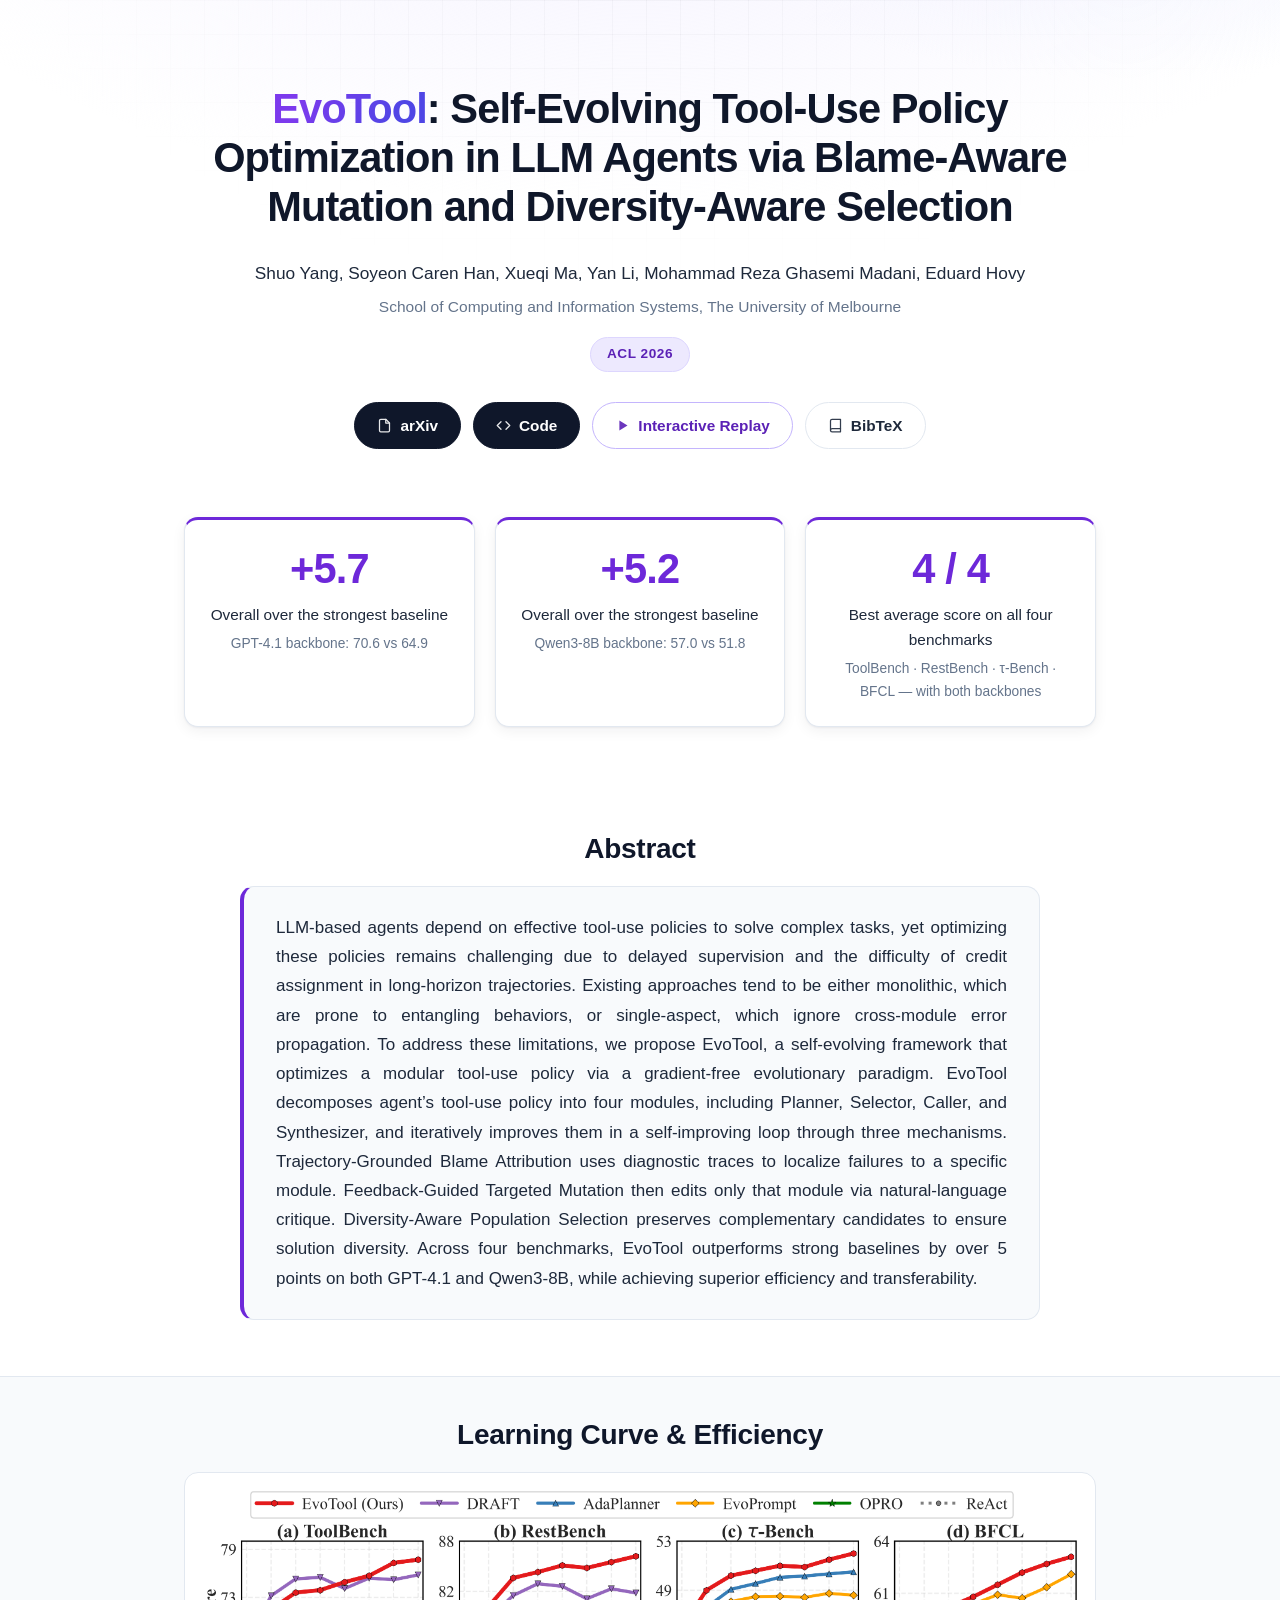
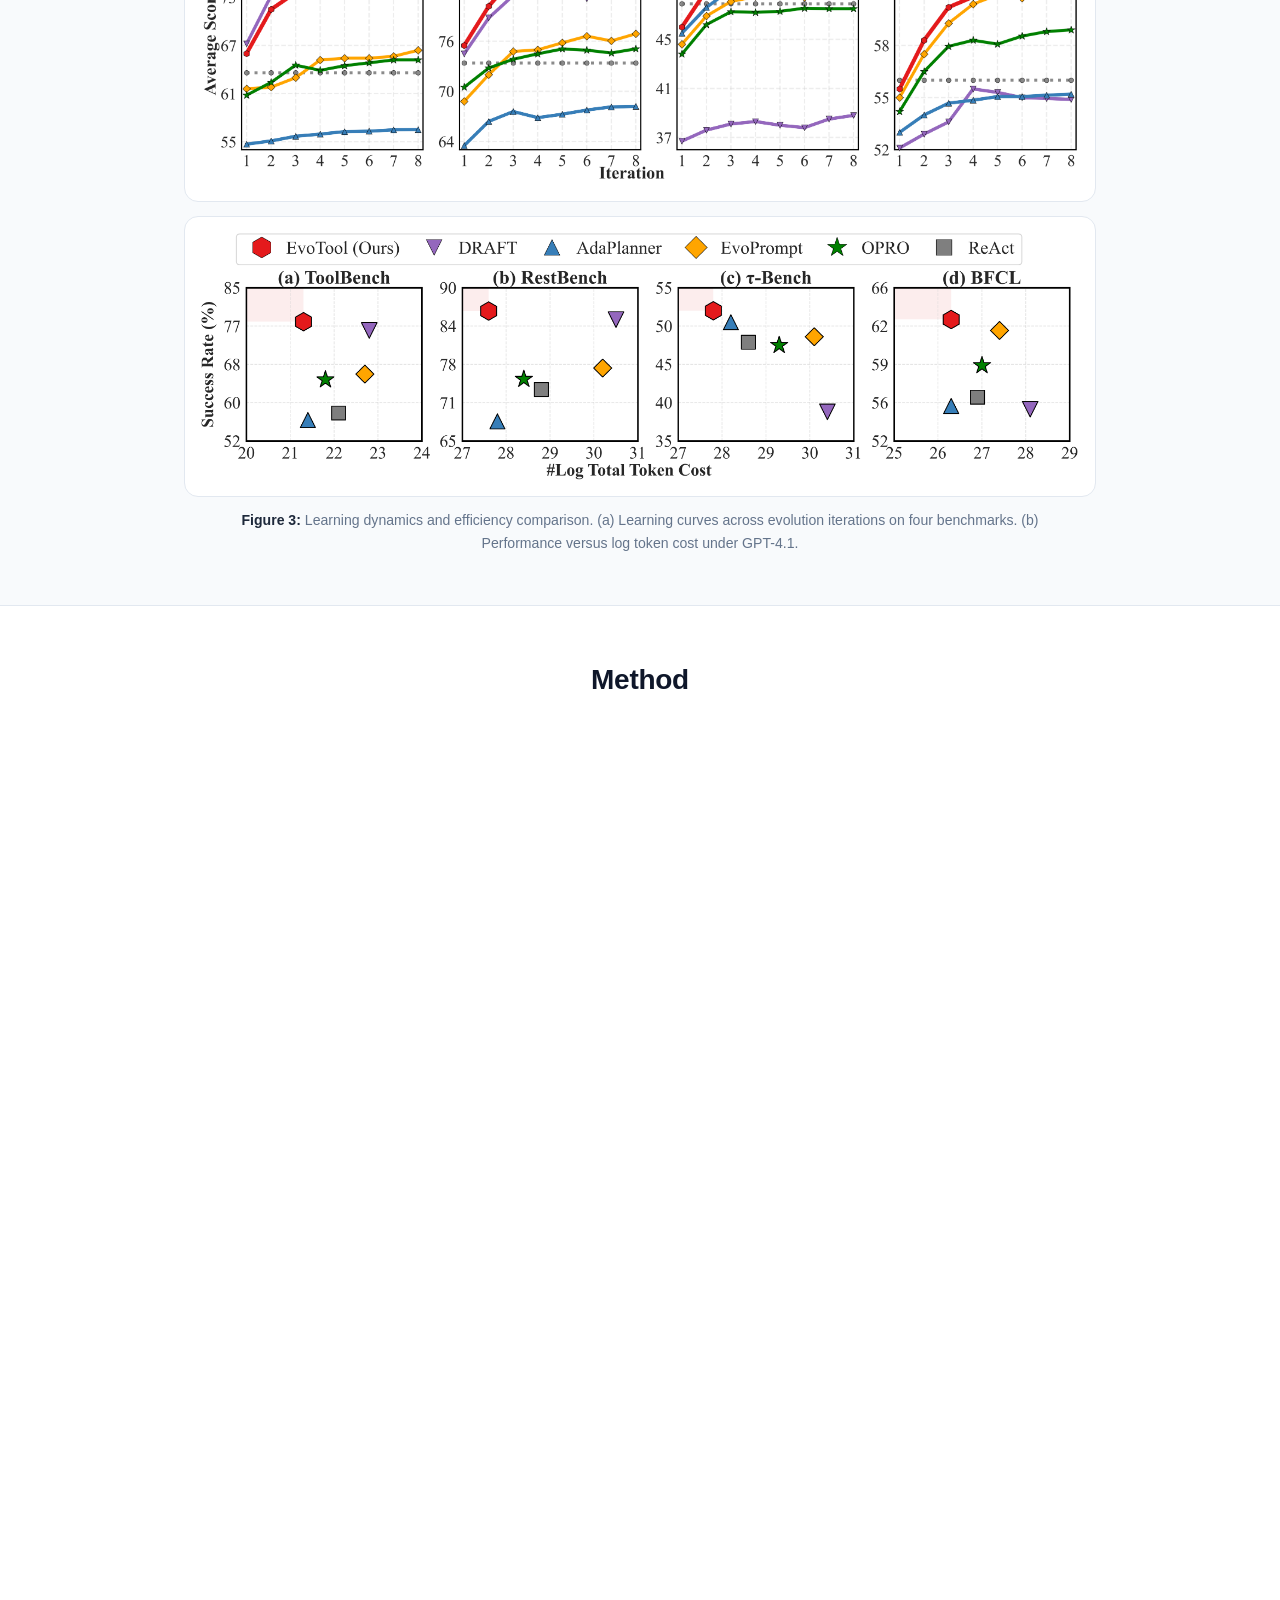
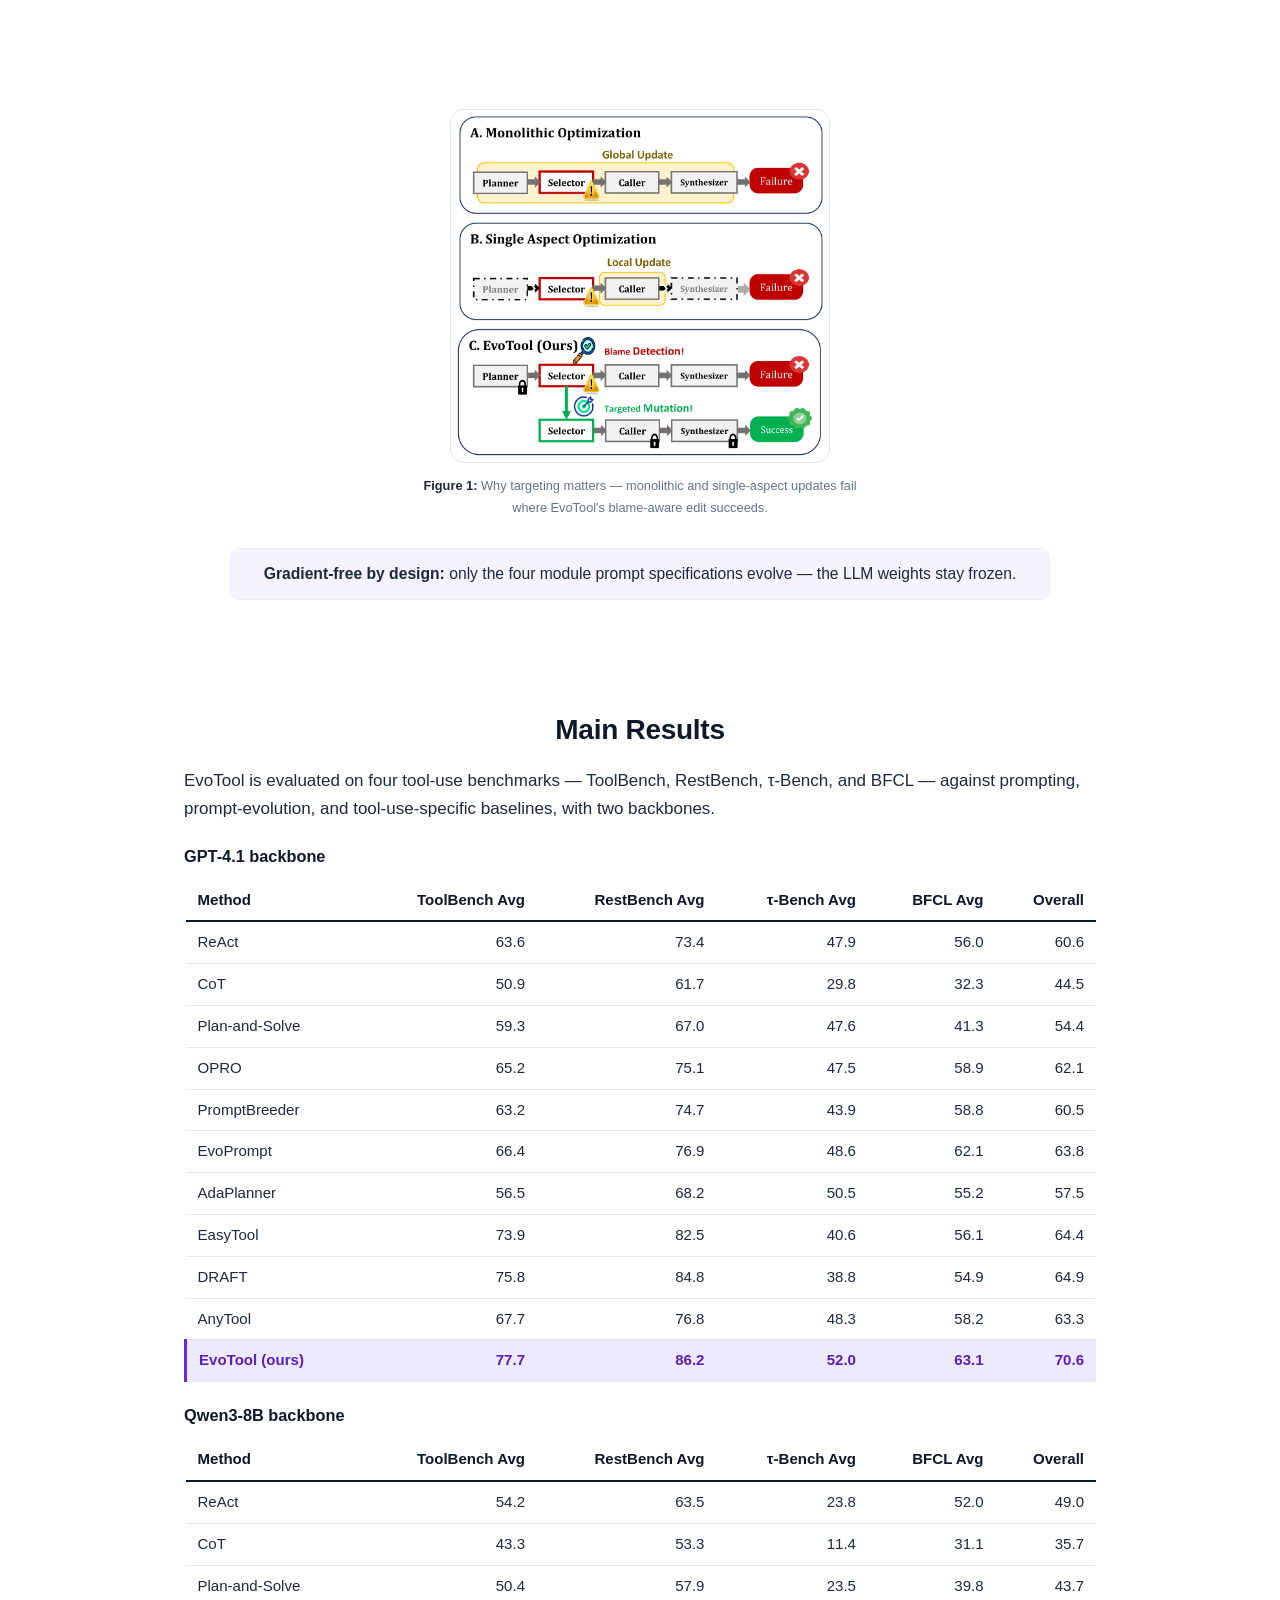
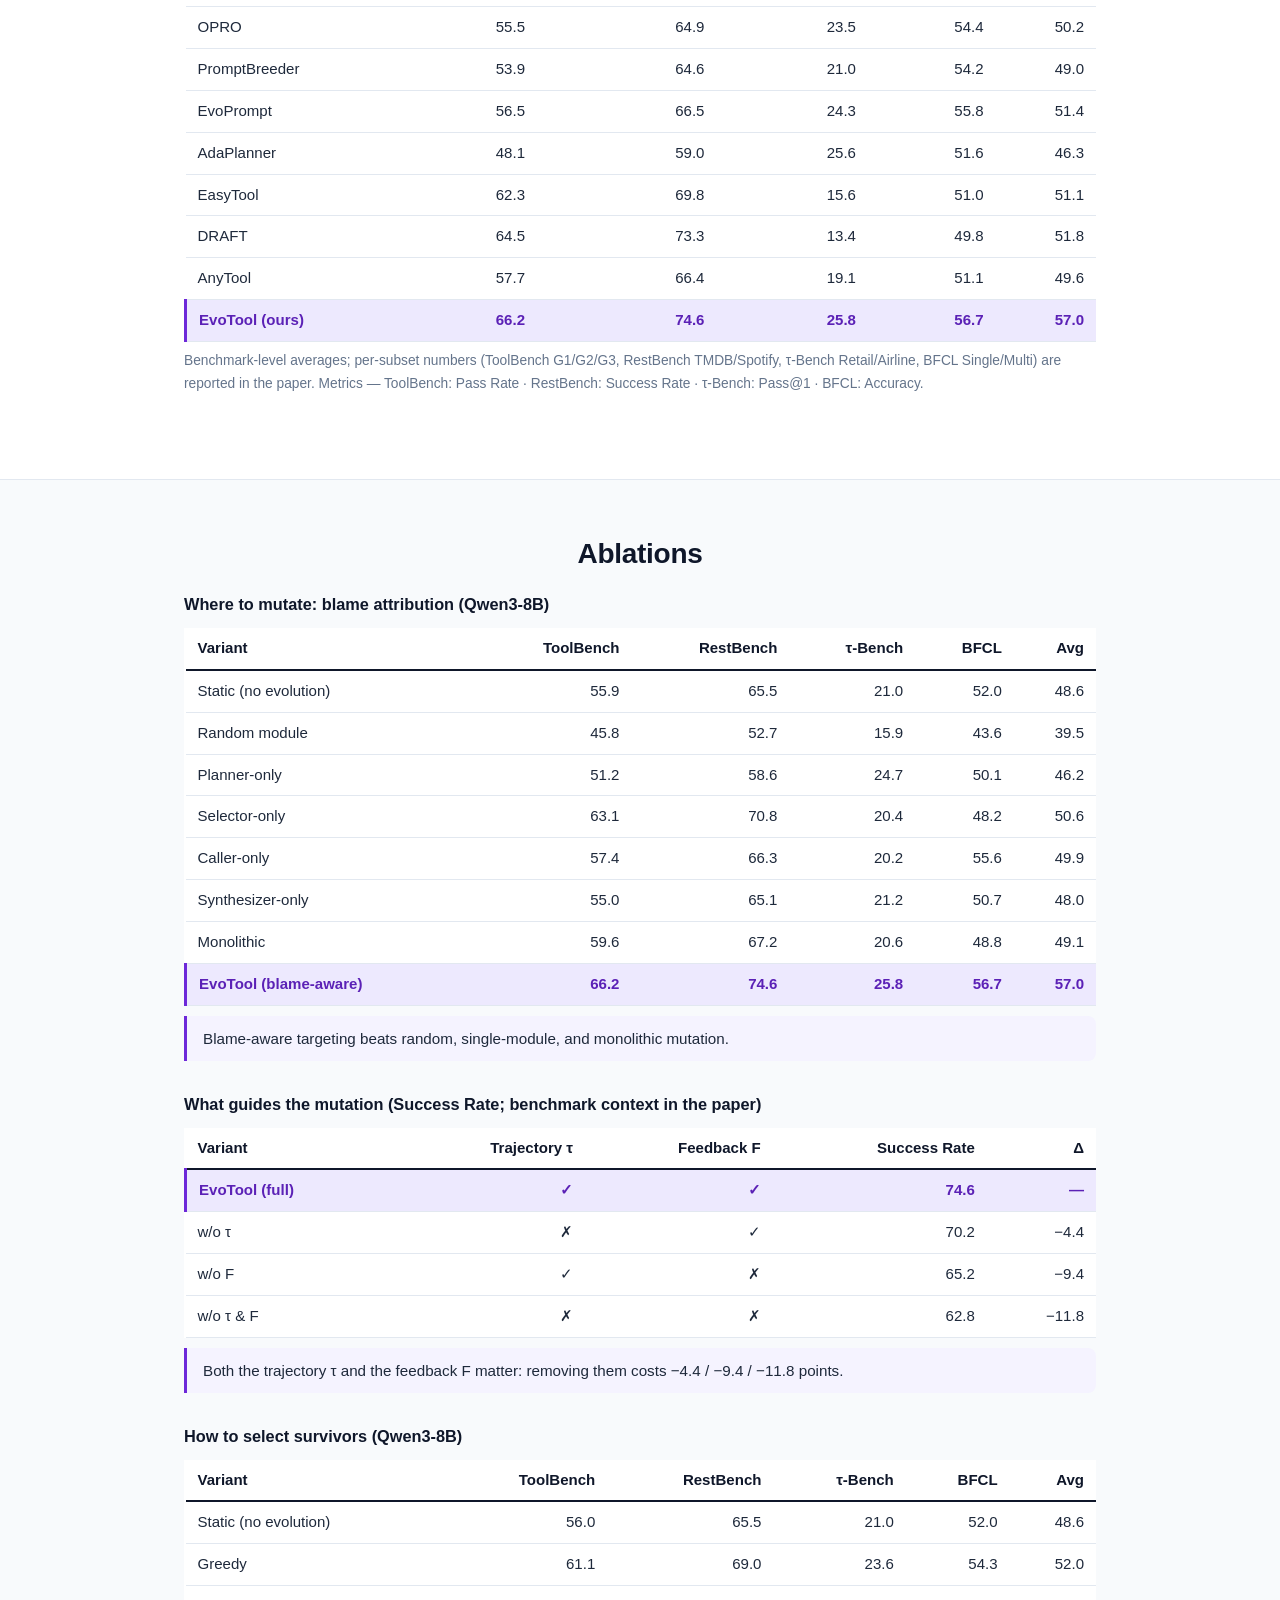
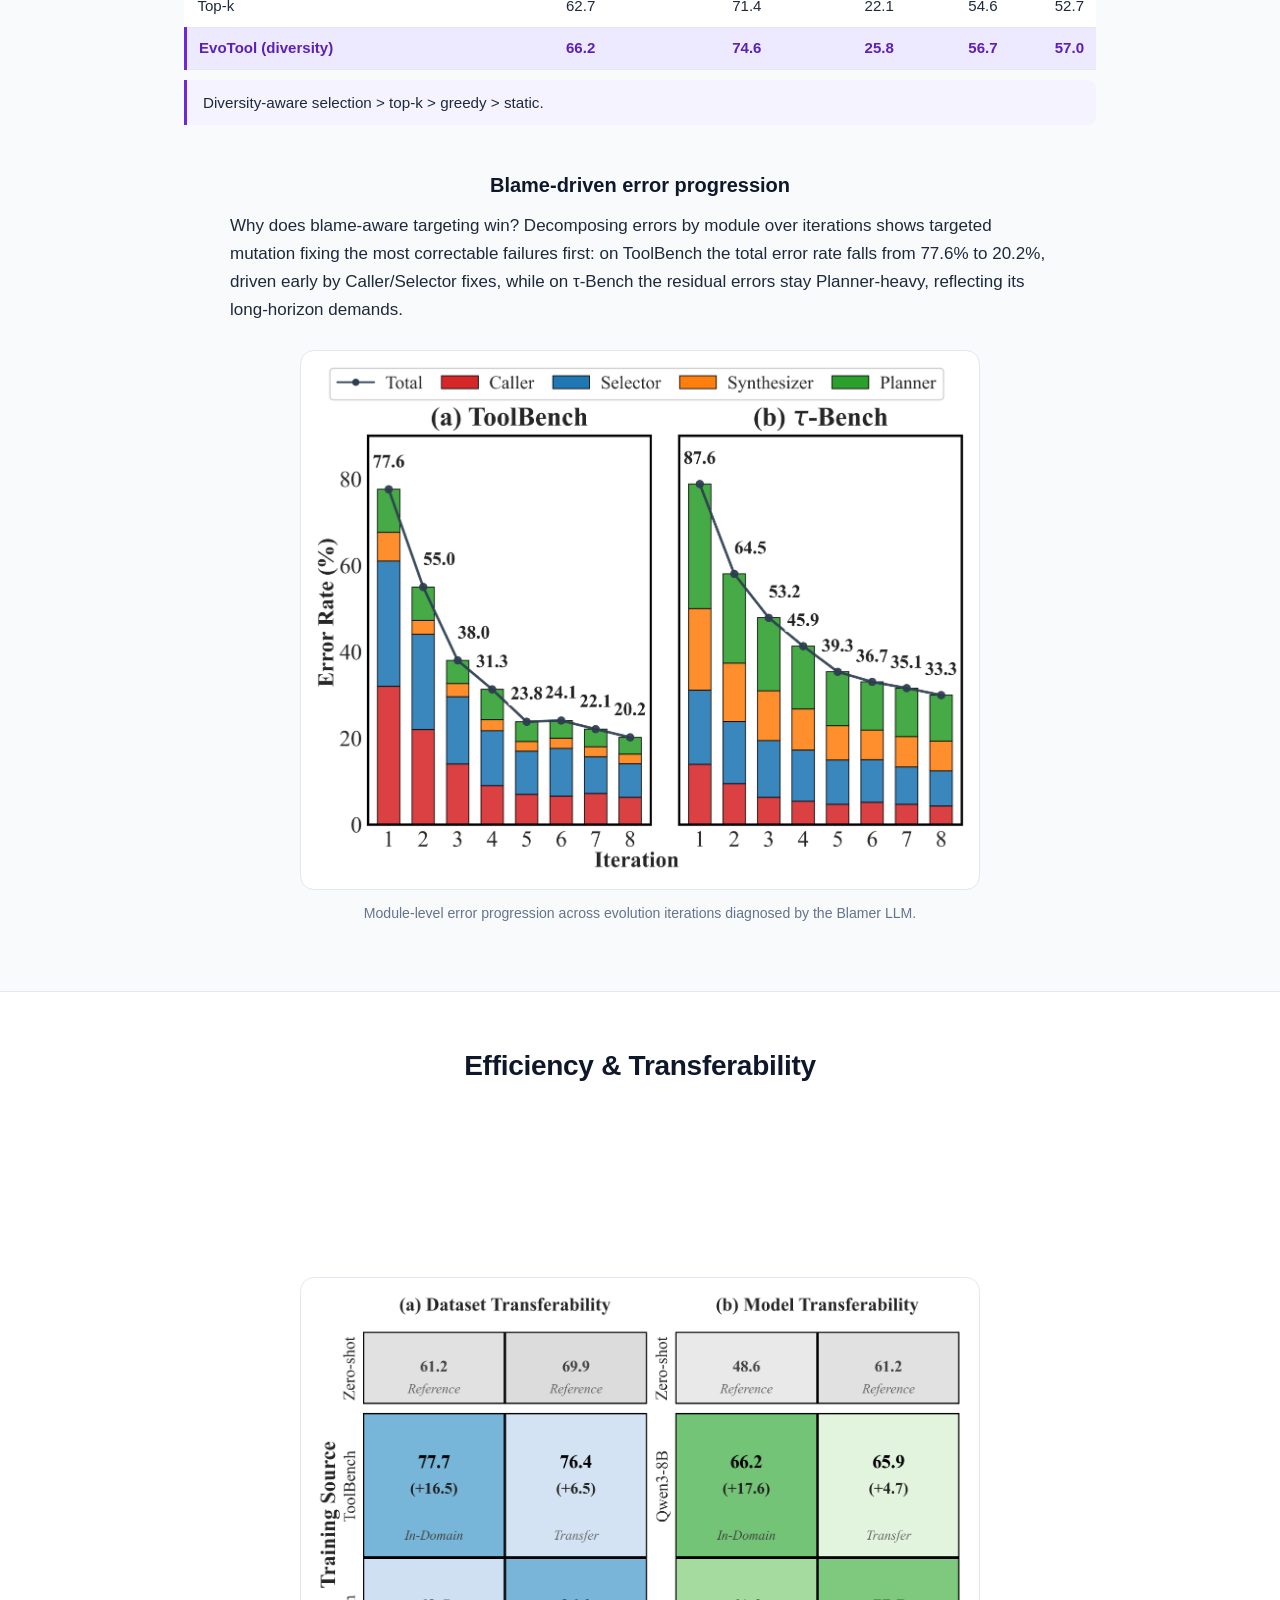
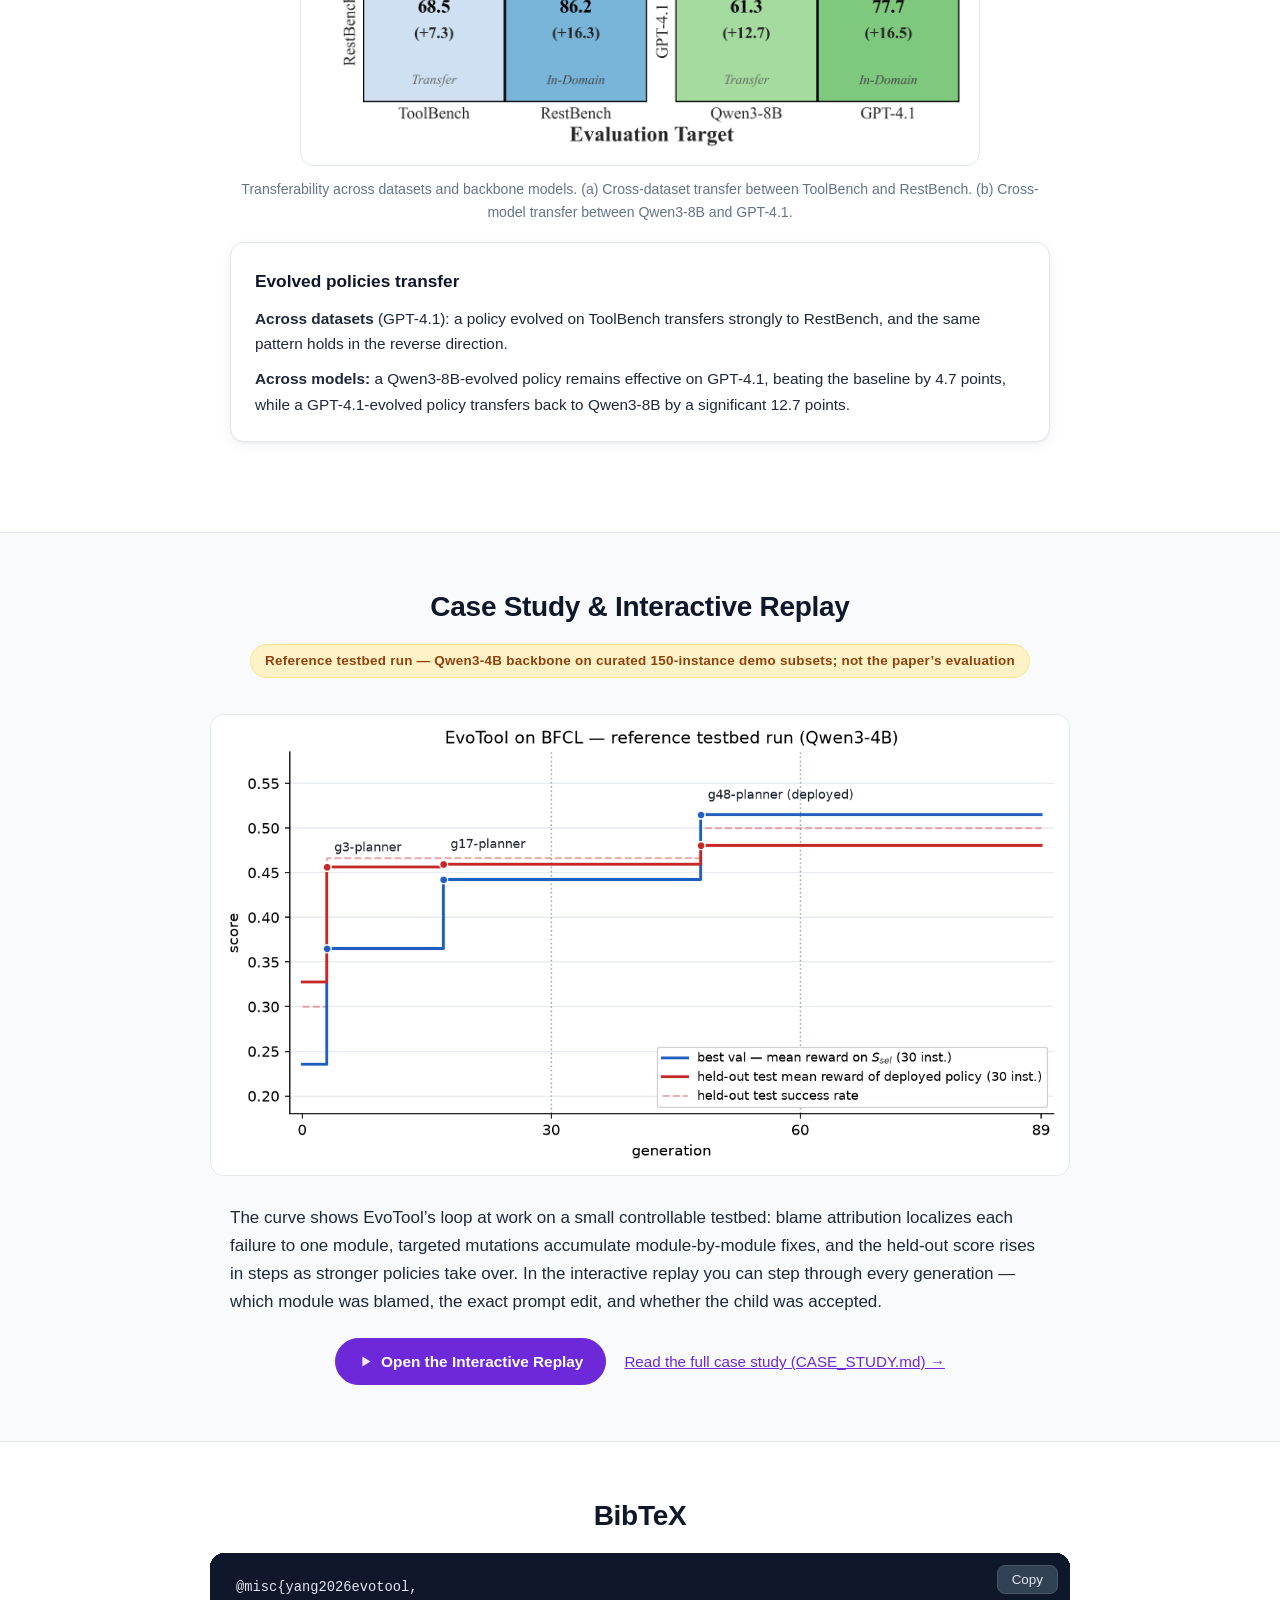
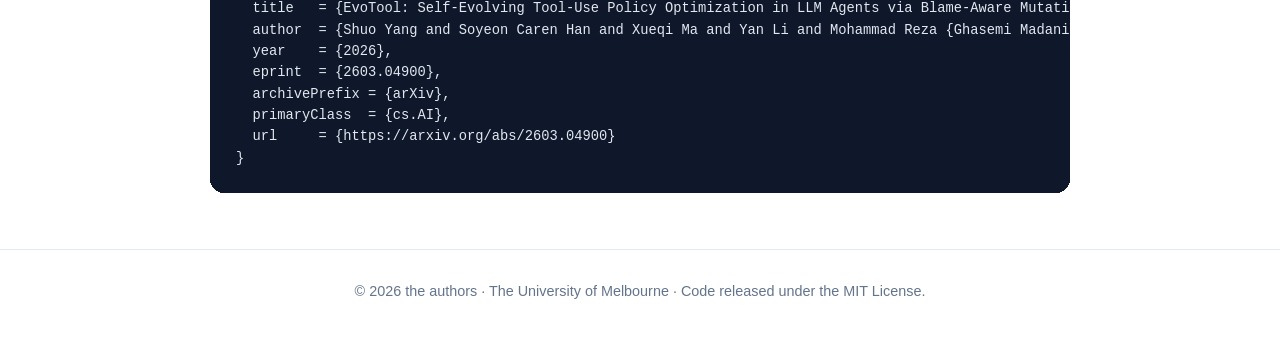
==== docs/index.html @ 7ec43573 "Polish sections" ====
<!DOCTYPE html>
<html lang="en">
<head>
<meta charset="utf-8">
<meta name="viewport" content="width=device-width, initial-scale=1">
<title>EvoTool: Self-Evolving Tool-Use Policy Optimization in LLM Agents</title>
<meta name="description" content="EvoTool optimizes a modular tool-use policy (Planner, Selector, Caller, Synthesizer) via blame-aware mutation and diversity-aware selection — gradient-free, over 5 points above strong baselines on four benchmarks.">
<link rel="icon" href="data:,">
<link rel="stylesheet" href="static/style.css">
<script>document.documentElement.classList.add('js');</script>
</head>
<body>

<!-- ================= Sticky section nav (shown after scrolling past the hero) ================= -->
<nav class="topnav" id="topnav" aria-label="Page sections">
  <div class="topnav-inner">
    <a class="topnav-brand" href="#top">EvoTool</a>
    <div class="topnav-links">
      <a href="#abstract">Abstract</a>
      <a href="#method">Method</a>
      <a href="#results">Results</a>
      <a href="#ablations">Ablations</a>
      <a href="#efficiency">Efficiency &amp; Transfer</a>
      <a href="#case-study">Case Study</a>
      <a href="#bibtex">BibTeX</a>
    </div>
  </div>
</nav>

<!-- ================= Hero ================= -->
<header class="hero" id="top">
  <div class="container">
    <h1><span class="hero-name">EvoTool</span>: Self-Evolving Tool-Use Policy Optimization in LLM&nbsp;Agents via Blame-Aware Mutation and Diversity-Aware Selection</h1>
    <p class="authors">
      Shuo Yang, Soyeon Caren Han, Xueqi Ma,
      Yan Li, Mohammad Reza Ghasemi Madani, Eduard Hovy
    </p>
    <p class="affiliation">School of Computing and Information Systems, The University of Melbourne</p>
    <p class="venue"><span class="venue-chip">ACL 2026</span></p>
    <nav class="button-row" aria-label="Paper links">
      <a class="btn" href="https://arxiv.org/abs/2603.04900" target="_blank" rel="noopener"><svg class="btn-ico" viewBox="0 0 24 24" aria-hidden="true" fill="none" stroke="currentColor" stroke-width="2" stroke-linecap="round" stroke-linejoin="round"><path d="M14 2H6a2 2 0 0 0-2 2v16a2 2 0 0 0 2 2h12a2 2 0 0 0 2-2V8z"/><polyline points="14 2 14 8 20 8"/></svg>arXiv</a>
      <a class="btn" href="https://github.com/SYang2000/ACL_2026_EvoTool" target="_blank" rel="noopener"><svg class="btn-ico" viewBox="0 0 24 24" aria-hidden="true" fill="none" stroke="currentColor" stroke-width="2" stroke-linecap="round" stroke-linejoin="round"><polyline points="16 18 22 12 16 6"/><polyline points="8 6 2 12 8 18"/></svg>Code</a>
      <a class="btn btn-outline" href="replay.html"><svg class="btn-ico" viewBox="0 0 24 24" aria-hidden="true" fill="currentColor" stroke="none"><polygon points="7 4 20 12 7 20 7 4"/></svg>Interactive Replay</a>
      <a class="btn btn-ghost" href="#bibtex"><svg class="btn-ico" viewBox="0 0 24 24" aria-hidden="true" fill="none" stroke="currentColor" stroke-width="2" stroke-linecap="round" stroke-linejoin="round"><path d="M4 19.5A2.5 2.5 0 0 1 6.5 17H20"/><path d="M6.5 2H20v20H6.5A2.5 2.5 0 0 1 4 19.5v-15A2.5 2.5 0 0 1 6.5 2z"/></svg>BibTeX</a>
    </nav>
  </div>
</header>

<main>

<!-- ================= Metric callouts ================= -->
<section class="metrics">
  <div class="container">
    <div class="metric-grid reveal stagger">
      <div class="metric-card">
        <div class="metric-value">+5.7</div>
        <div class="metric-label">Overall over the strongest baseline</div>
        <div class="metric-sub">GPT-4.1 backbone: 70.6 vs 64.9</div>
      </div>
      <div class="metric-card">
        <div class="metric-value">+5.2</div>
        <div class="metric-label">Overall over the strongest baseline</div>
        <div class="metric-sub">Qwen3-8B backbone: 57.0 vs 51.8</div>
      </div>
      <div class="metric-card">
        <div class="metric-value">4 / 4</div>
        <div class="metric-label">Best average score on all four benchmarks</div>
        <div class="metric-sub">ToolBench &#183; RestBench &#183; &#964;-Bench &#183; BFCL — with both backbones</div>
      </div>
    </div>
  </div>
</section>

<!-- ================= Abstract (text + Figure 1 side by side) ================= -->
<section id="abstract">
  <div class="container">
    <h2>Abstract</h2>
    <div class="abstract-card reveal">
      <p class="abstract-text">
          LLM-based agents depend on effective tool-use policies to solve complex tasks, yet optimizing
          these policies remains challenging due to delayed supervision and the difficulty of credit
          assignment in long-horizon trajectories. Existing approaches tend to be either
          monolithic, which are prone to entangling behaviors, or single-aspect, which ignore
          cross-module error propagation. To address these limitations, we propose EvoTool, a
          self-evolving framework that optimizes a modular tool-use policy via a gradient-free
          evolutionary paradigm. EvoTool decomposes agent&#8217;s tool-use policy into four modules, including
          Planner, Selector, Caller, and Synthesizer, and iteratively improves them in a self-improving
          loop through three mechanisms. Trajectory-Grounded Blame Attribution uses diagnostic
          traces to localize failures to a specific module. Feedback-Guided Targeted Mutation then edits
          only that module via natural-language critique. Diversity-Aware Population Selection preserves
          complementary candidates to ensure solution diversity. Across four benchmarks, EvoTool
          outperforms strong baselines by over 5 points on both GPT-4.1 and Qwen3-8B, while achieving
          superior efficiency and transferability.
      </p>
    </div>
  </div>
</section>

<!-- ================= Learning dynamics & efficiency (Figure 3) ================= -->
<section class="fig3-band section-alt" id="learning" aria-label="Learning dynamics and efficiency">
  <div class="container">
    <h2>Learning Curve &amp; Efficiency</h2>
    <figure class="paper-figure reveal">
      <div class="figure-stack">
        <img src="static/paper/LC.png" alt="Panel (a): learning curves of average score versus evolution iteration on ToolBench, RestBench, tau-Bench, and BFCL — EvoTool climbs above DRAFT, EvoPrompt, OPRO, AdaPlanner, and the static ReAct line on all four.">
        <img src="static/paper/Efficiency.png" alt="Panel (b): success rate versus log total token cost under GPT-4.1 on the same four benchmarks — EvoTool occupies the upper-left (higher performance at lower cost) relative to DRAFT, EvoPrompt, OPRO, AdaPlanner, and ReAct.">
      </div>
      <figcaption><span class="fig-tag">Figure 3:</span> Learning dynamics and efficiency comparison.
        (a) Learning curves across evolution iterations on four benchmarks. (b) Performance versus
        log token cost under GPT-4.1.</figcaption>
    </figure>
  </div>
</section>

<!-- ================= Method ================= -->
<section id="method">
  <div class="container">
    <h2>Method</h2>
    <figure class="paper-figure reveal">
      <img src="static/paper/Method.png" alt="EvoTool architecture: (1) trajectory collection — the modular tool-use policy agent (Planner, Selector, Caller, Synthesizer) interacts with the tool environment and records an episode; (2) the Blamer LLM performs trajectory-grounded blame attribution over the four modules; (3) the Mutator LLM applies feedback-guided targeted mutation to the blamed module; (4) diversity-aware population selection updates probabilities, identifies instance-wise winners, and retains complementary candidates in the population pool.">
      <figcaption><span class="fig-tag">Figure 2:</span> Overall architecture of EvoTool. EvoTool optimizes a
        modular tool-use policy through a self-evolving loop consisting of (1) trajectory collection from the
        tool environment, (2) trajectory-grounded blame attribution to identify the responsible module,
        (3) feedback-guided targeted mutation to update that module using natural language feedback, and
        (4) diversity-aware population selection over candidate policies to retain complementary candidates.</figcaption>
    </figure>

    <div class="mech-grid reveal stagger">
      <div class="mech-card">
        <span class="mech-num">1</span>
        <h3>Trajectory-Grounded Blame Attribution</h3>
        <p>
          Supervision in long-horizon tool use is delayed, making credit assignment hard. EvoTool
          uses diagnostic traces from the rollout to localize each failure to a specific module —
          Planner, Selector, Caller, or Synthesizer — turning a trajectory-level outcome into a
          module-level signal.
        </p>
      </div>
      <div class="mech-card">
        <span class="mech-num">2</span>
        <h3>Feedback-Guided Targeted Mutation</h3>
        <p>
          Given the blamed module, a mutator edits only that module&#8217;s prompt specification, guided
          by a natural-language critique of the failure. Edits stay targeted, avoiding the entangled
          behaviors that monolithic rewrites are prone to.
        </p>
      </div>
      <div class="mech-card">
        <span class="mech-num">3</span>
        <h3>Diversity-Aware Population Selection</h3>
        <p>
          Rather than greedily keeping a single best candidate, the population preserves
          complementary candidates to ensure solution diversity, so distinct strengths survive
          across generations of the self-improving loop.
        </p>
      </div>
    </div>

    <figure class="paper-figure figure-small reveal">
      <img src="static/paper/Intro1.png" alt="Three-panel comparison: (A) monolithic optimization applies one global update across Planner, Selector, Caller, and Synthesizer and still fails; (B) single-aspect optimization applies a local update to one fixed module and still fails; (C) EvoTool detects the blamed module (Selector), mutates only it, and succeeds.">
      <figcaption><span class="fig-tag">Figure 1:</span> Why targeting matters — monolithic and
        single-aspect updates fail where EvoTool's blame-aware edit succeeds.</figcaption>
    </figure>

    <p class="gradient-free reveal">
      <strong>Gradient-free by design:</strong> only the four module prompt specifications evolve —
      the LLM weights stay frozen.
    </p>
  </div>
</section>

<!-- ================= Main results ================= -->
<section id="results">
  <div class="container">
    <h2>Main Results</h2>
    <p>
      EvoTool is evaluated on four tool-use benchmarks — ToolBench, RestBench, &#964;-Bench, and BFCL —
      against prompting, prompt-evolution, and tool-use-specific baselines, with two backbones.
    </p>

    <div class="table-wrap reveal">
      <table class="results">
        <caption>GPT-4.1 backbone</caption>
        <thead>
          <tr><th>Method</th><th>ToolBench Avg</th><th>RestBench Avg</th><th>&#964;-Bench Avg</th><th>BFCL Avg</th><th>Overall</th></tr>
        </thead>
        <tbody>
          <tr><td>ReAct</td><td>63.6</td><td>73.4</td><td>47.9</td><td>56.0</td><td>60.6</td></tr>
          <tr><td>CoT</td><td>50.9</td><td>61.7</td><td>29.8</td><td>32.3</td><td>44.5</td></tr>
          <tr><td>Plan-and-Solve</td><td>59.3</td><td>67.0</td><td>47.6</td><td>41.3</td><td>54.4</td></tr>
          <tr><td>OPRO</td><td>65.2</td><td>75.1</td><td>47.5</td><td>58.9</td><td>62.1</td></tr>
          <tr><td>PromptBreeder</td><td>63.2</td><td>74.7</td><td>43.9</td><td>58.8</td><td>60.5</td></tr>
          <tr><td>EvoPrompt</td><td>66.4</td><td>76.9</td><td>48.6</td><td>62.1</td><td>63.8</td></tr>
          <tr><td>AdaPlanner</td><td>56.5</td><td>68.2</td><td>50.5</td><td>55.2</td><td>57.5</td></tr>
          <tr><td>EasyTool</td><td>73.9</td><td>82.5</td><td>40.6</td><td>56.1</td><td>64.4</td></tr>
          <tr><td>DRAFT</td><td>75.8</td><td>84.8</td><td>38.8</td><td>54.9</td><td>64.9</td></tr>
          <tr><td>AnyTool</td><td>67.7</td><td>76.8</td><td>48.3</td><td>58.2</td><td>63.3</td></tr>
          <tr class="ours"><td>EvoTool (ours)</td><td>77.7</td><td>86.2</td><td>52.0</td><td>63.1</td><td>70.6</td></tr>
        </tbody>
      </table>
    </div>

    <div class="table-wrap reveal">
      <table class="results">
        <caption>Qwen3-8B backbone</caption>
        <thead>
          <tr><th>Method</th><th>ToolBench Avg</th><th>RestBench Avg</th><th>&#964;-Bench Avg</th><th>BFCL Avg</th><th>Overall</th></tr>
        </thead>
        <tbody>
          <tr><td>ReAct</td><td>54.2</td><td>63.5</td><td>23.8</td><td>52.0</td><td>49.0</td></tr>
          <tr><td>CoT</td><td>43.3</td><td>53.3</td><td>11.4</td><td>31.1</td><td>35.7</td></tr>
          <tr><td>Plan-and-Solve</td><td>50.4</td><td>57.9</td><td>23.5</td><td>39.8</td><td>43.7</td></tr>
          <tr><td>OPRO</td><td>55.5</td><td>64.9</td><td>23.5</td><td>54.4</td><td>50.2</td></tr>
          <tr><td>PromptBreeder</td><td>53.9</td><td>64.6</td><td>21.0</td><td>54.2</td><td>49.0</td></tr>
          <tr><td>EvoPrompt</td><td>56.5</td><td>66.5</td><td>24.3</td><td>55.8</td><td>51.4</td></tr>
          <tr><td>AdaPlanner</td><td>48.1</td><td>59.0</td><td>25.6</td><td>51.6</td><td>46.3</td></tr>
          <tr><td>EasyTool</td><td>62.3</td><td>69.8</td><td>15.6</td><td>51.0</td><td>51.1</td></tr>
          <tr><td>DRAFT</td><td>64.5</td><td>73.3</td><td>13.4</td><td>49.8</td><td>51.8</td></tr>
          <tr><td>AnyTool</td><td>57.7</td><td>66.4</td><td>19.1</td><td>51.1</td><td>49.6</td></tr>
          <tr class="ours"><td>EvoTool (ours)</td><td>66.2</td><td>74.6</td><td>25.8</td><td>56.7</td><td>57.0</td></tr>
        </tbody>
      </table>
    </div>

    <p class="table-note reveal">
      Benchmark-level averages; per-subset numbers (ToolBench G1/G2/G3, RestBench TMDB/Spotify,
      &#964;-Bench Retail/Airline, BFCL Single/Multi) are reported in the paper.
      Metrics — ToolBench: Pass Rate &#183; RestBench: Success Rate &#183; &#964;-Bench: Pass@1 &#183; BFCL: Accuracy.
    </p>

  </div>
</section>

<!-- ================= Ablations ================= -->
<section id="ablations" class="section-alt">
  <div class="container">
    <h2>Ablations</h2>

    <div class="ablation-block reveal">
      <div class="table-wrap">
        <table class="results">
          <caption>Where to mutate: blame attribution (Qwen3-8B)</caption>
          <thead>
            <tr><th>Variant</th><th>ToolBench</th><th>RestBench</th><th>&#964;-Bench</th><th>BFCL</th><th>Avg</th></tr>
          </thead>
          <tbody>
            <tr><td>Static (no evolution)</td><td>55.9</td><td>65.5</td><td>21.0</td><td>52.0</td><td>48.6</td></tr>
            <tr><td>Random module</td><td>45.8</td><td>52.7</td><td>15.9</td><td>43.6</td><td>39.5</td></tr>
            <tr><td>Planner-only</td><td>51.2</td><td>58.6</td><td>24.7</td><td>50.1</td><td>46.2</td></tr>
            <tr><td>Selector-only</td><td>63.1</td><td>70.8</td><td>20.4</td><td>48.2</td><td>50.6</td></tr>
            <tr><td>Caller-only</td><td>57.4</td><td>66.3</td><td>20.2</td><td>55.6</td><td>49.9</td></tr>
            <tr><td>Synthesizer-only</td><td>55.0</td><td>65.1</td><td>21.2</td><td>50.7</td><td>48.0</td></tr>
            <tr><td>Monolithic</td><td>59.6</td><td>67.2</td><td>20.6</td><td>48.8</td><td>49.1</td></tr>
            <tr class="ours"><td>EvoTool (blame-aware)</td><td>66.2</td><td>74.6</td><td>25.8</td><td>56.7</td><td>57.0</td></tr>
          </tbody>
        </table>
      </div>
      <p class="takeaway">Blame-aware targeting beats random, single-module, and monolithic mutation.</p>
    </div>

    <div class="ablation-block reveal">
      <div class="table-wrap">
        <table class="results">
          <caption>What guides the mutation (Success Rate; benchmark context in the paper)</caption>
          <thead>
            <tr><th>Variant</th><th>Trajectory &#964;</th><th>Feedback F</th><th>Success Rate</th><th>&#916;</th></tr>
          </thead>
          <tbody>
            <tr class="ours"><td>EvoTool (full)</td><td>&#10003;</td><td>&#10003;</td><td>74.6</td><td>&#8212;</td></tr>
            <tr><td>w/o &#964;</td><td>&#10007;</td><td>&#10003;</td><td>70.2</td><td>&#8722;4.4</td></tr>
            <tr><td>w/o F</td><td>&#10003;</td><td>&#10007;</td><td>65.2</td><td>&#8722;9.4</td></tr>
            <tr><td>w/o &#964; &amp; F</td><td>&#10007;</td><td>&#10007;</td><td>62.8</td><td>&#8722;11.8</td></tr>
          </tbody>
        </table>
      </div>
      <p class="takeaway">Both the trajectory &#964; and the feedback F matter: removing them costs &#8722;4.4 / &#8722;9.4 / &#8722;11.8 points.</p>
    </div>

    <div class="ablation-block reveal">
      <div class="table-wrap">
        <table class="results">
          <caption>How to select survivors (Qwen3-8B)</caption>
          <thead>
            <tr><th>Variant</th><th>ToolBench</th><th>RestBench</th><th>&#964;-Bench</th><th>BFCL</th><th>Avg</th></tr>
          </thead>
          <tbody>
            <tr><td>Static (no evolution)</td><td>56.0</td><td>65.5</td><td>21.0</td><td>52.0</td><td>48.6</td></tr>
            <tr><td>Greedy</td><td>61.1</td><td>69.0</td><td>23.6</td><td>54.3</td><td>52.0</td></tr>
            <tr><td>Top-k</td><td>62.7</td><td>71.4</td><td>22.1</td><td>54.6</td><td>52.7</td></tr>
            <tr class="ours"><td>EvoTool (diversity)</td><td>66.2</td><td>74.6</td><td>25.8</td><td>56.7</td><td>57.0</td></tr>
          </tbody>
        </table>
      </div>
      <p class="takeaway">Diversity-aware selection &gt; top-k &gt; greedy &gt; static.</p>
    </div>

    <div class="ablation-block reveal">
      <h3 class="block-title">Blame-driven error progression</h3>
      <p class="block-intro">
        Why does blame-aware targeting win? Decomposing errors by module over iterations shows targeted
        mutation fixing the most correctable failures first: on ToolBench the total error rate falls from
        77.6% to 20.2%, driven early by Caller/Selector fixes, while on &#964;-Bench the residual errors stay
        Planner-heavy, reflecting its long-horizon demands.
      </p>
      <figure class="paper-figure figure-medium">
        <img src="static/paper/Bar_Plot.png" alt="Stacked bar charts of module-level error rates (Caller, Selector, Synthesizer, Planner) with a total-error line over eight evolution iterations: (a) ToolBench, total error falling from 77.6% to 20.2%; (b) tau-Bench, total error falling from 87.6% to 33.3%.">
        <figcaption>Module-level error progression across evolution iterations diagnosed by the Blamer LLM.</figcaption>
      </figure>
    </div>
  </div>
</section>

<!-- ================= Efficiency & transfer ================= -->
<section id="efficiency">
  <div class="container">
    <h2>Efficiency &amp; Transferability</h2>

    <div class="info-card info-card-solo reveal">
      <h3>Superior efficiency</h3>
      <p>
        EvoTool achieves its gains with superior efficiency: comparing methods by performance versus
        (log) token cost — Figure 3(b) above — EvoTool sits on the favorable side of that trade-off.
        See the paper for the full analysis.
      </p>
    </div>

    <figure class="paper-figure figure-medium reveal">
      <img src="static/paper/Generalizability.png" alt="Two transfer matrices with zero-shot reference rows: (a) dataset transferability between ToolBench and RestBench under GPT-4.1, with in-domain and transfer cells all above the reference; (b) model transferability between Qwen3-8B and GPT-4.1, with transfer gains of +4.7 and +12.7 over the reference.">
      <figcaption>Transferability across datasets and backbone models. (a) Cross-dataset transfer between
        ToolBench and RestBench. (b) Cross-model transfer between Qwen3-8B and GPT-4.1.</figcaption>
    </figure>

    <div class="info-card info-card-solo reveal">
      <h3>Evolved policies transfer</h3>
      <p>
        <strong>Across datasets</strong> (GPT-4.1): a policy evolved on ToolBench transfers
        strongly to RestBench, and the same pattern holds in the reverse direction.
      </p>
      <p>
        <strong>Across models:</strong> a Qwen3-8B-evolved policy remains effective on GPT-4.1,
        beating the baseline by 4.7 points, while a GPT-4.1-evolved policy transfers back to
        Qwen3-8B by a significant 12.7 points.
      </p>
    </div>
  </div>
</section>

<!-- ================= Case study & replay ================= -->
<section id="case-study" class="section-alt">
  <div class="container">
    <h2>Case Study &amp; Interactive Replay</h2>
    <span class="band-label">Reference testbed run — Qwen3-4B backbone on curated 150-instance demo subsets; not the paper&#8217;s evaluation</span>
    <div class="case-figure reveal">
      <img src="static/case_curve.png" alt="Learning curve of a reference EvoTool testbed run: held-out score rising over generations as targeted mutations are accepted.">
    </div>
    <p class="case-text reveal">
      The curve shows EvoTool&#8217;s loop at work on a small controllable testbed: blame attribution
      localizes each failure to one module, targeted mutations accumulate module-by-module fixes,
      and the held-out score rises in steps as stronger policies take over. In the interactive replay you can
      step through every generation — which module was blamed, the exact prompt edit, and whether
      the child was accepted.
    </p>
    <div class="case-actions reveal">
      <a class="btn btn-accent" href="replay.html"><svg class="btn-ico" viewBox="0 0 24 24" aria-hidden="true" fill="currentColor" stroke="none"><polygon points="7 4 20 12 7 20 7 4"/></svg>Open the Interactive Replay</a>
      <a class="aux-link" href="https://github.com/SYang2000/ACL_2026_EvoTool/blob/main/CASE_STUDY.md" target="_blank" rel="noopener">Read the full case study (CASE_STUDY.md) &#8594;</a>
    </div>
  </div>
</section>

<!-- ================= BibTeX ================= -->
<section id="bibtex">
  <div class="container">
    <h2>BibTeX</h2>
    <div class="bibtex-box reveal">
      <button class="copy-btn" id="copy-btn" type="button">Copy</button>
      <pre id="bibtex-text">@misc{yang2026evotool,
  title   = {EvoTool: Self-Evolving Tool-Use Policy Optimization in LLM Agents via Blame-Aware Mutation and Diversity-Aware Selection},
  author  = {Shuo Yang and Soyeon Caren Han and Xueqi Ma and Yan Li and Mohammad Reza {Ghasemi Madani} and Eduard Hovy},
  year    = {2026},
  eprint  = {2603.04900},
  archivePrefix = {arXiv},
  primaryClass  = {cs.AI},
  url     = {https://arxiv.org/abs/2603.04900}
}</pre>
    </div>
  </div>
</section>

</main>

<footer>
  <div class="container">
    &#169; 2026 the authors &#183; The University of Melbourne &#183; Code released under the MIT License.
  </div>
</footer>

<script>
/* Sticky section nav: slides in once the hero has scrolled out of view. */
(function () {
  var hero = document.getElementById('top');
  var nav = document.getElementById('topnav');
  if (!hero || !nav || !('IntersectionObserver' in window)) return;
  var io = new IntersectionObserver(function (entries) {
    nav.classList.toggle('visible', !entries[0].isIntersecting);
  }, { rootMargin: '-56px 0px 0px 0px' });
  io.observe(hero);
})();

/* Scroll-reveal: fade/lift sections in as they enter the viewport.
   Elements are only hidden when <html> carries the .js class (added in <head>),
   so content stays visible with JS disabled; reduced-motion is handled in CSS. */
(function () {
  var els = document.querySelectorAll('.reveal');
  var i;
  if (!('IntersectionObserver' in window)) {
    for (i = 0; i < els.length; i++) els[i].classList.add('revealed');
    return;
  }
  var io = new IntersectionObserver(function (entries) {
    entries.forEach(function (en) {
      if (en.isIntersecting) {
        en.target.classList.add('revealed');
        io.unobserve(en.target);
      }
    });
  }, { threshold: 0.08, rootMargin: '0px 0px -8% 0px' });
  for (i = 0; i < els.length; i++) io.observe(els[i]);
})();

/* Lightbox: click (or Enter/Space) on a paper figure opens it enlarged; ESC / click closes. */
(function () {
  var imgs = document.querySelectorAll('figure.paper-figure img, .case-figure img');
  if (!imgs.length) return;
  var overlay = null, big = null, lastFocus = null;

  function build() {
    overlay = document.createElement('div');
    overlay.className = 'lightbox';
    overlay.setAttribute('role', 'dialog');
    overlay.setAttribute('aria-modal', 'true');
    overlay.setAttribute('aria-label', 'Enlarged figure');
    big = document.createElement('img');
    var closeBtn = document.createElement('button');
    closeBtn.className = 'lightbox-close';
    closeBtn.type = 'button';
    closeBtn.setAttribute('aria-label', 'Close enlarged figure');
    closeBtn.innerHTML = '&#215;';
    overlay.appendChild(big);
    overlay.appendChild(closeBtn);
    overlay.addEventListener('click', close);
    document.body.appendChild(overlay);
  }
  function open(img) {
    if (!overlay) build();
    lastFocus = img;
    big.src = img.currentSrc || img.src;
    big.alt = img.alt || '';
    overlay.classList.add('open');
    document.body.classList.add('no-scroll');
    overlay.querySelector('.lightbox-close').focus();
  }
  function close() {
    if (!overlay || !overlay.classList.contains('open')) return;
    overlay.classList.remove('open');
    document.body.classList.remove('no-scroll');
    if (lastFocus && lastFocus.focus) lastFocus.focus();
  }
  document.addEventListener('keydown', function (e) {
    if (e.key === 'Escape' || e.key === 'Esc') close();
  });
  Array.prototype.forEach.call(imgs, function (img) {
    img.setAttribute('tabindex', '0');
    img.setAttribute('role', 'button');
    img.addEventListener('click', function () { open(img); });
    img.addEventListener('keydown', function (e) {
      if (e.key === 'Enter' || e.key === ' ' || e.key === 'Spacebar') {
        e.preventDefault();
        open(img);
      }
    });
  });
})();

/* BibTeX copy button. */
(function () {
  var btn = document.getElementById('copy-btn');
  var pre = document.getElementById('bibtex-text');
  if (!btn || !pre) return;

  function flash(ok) {
    btn.textContent = ok ? 'Copied!' : 'Copy failed — select the text manually';
    setTimeout(function () { btn.textContent = 'Copy'; }, 2000);
  }

  function fallbackCopy(text) {
    var ta = document.createElement('textarea');
    ta.value = text;
    ta.setAttribute('readonly', '');
    ta.style.position = 'fixed';
    ta.style.left = '-9999px';
    document.body.appendChild(ta);
    ta.select();
    var ok = false;
    try { ok = document.execCommand('copy'); } catch (e) { ok = false; }
    document.body.removeChild(ta);
    flash(ok);
  }

  btn.addEventListener('click', function () {
    var text = pre.textContent;
    if (navigator.clipboard && navigator.clipboard.writeText) {
      navigator.clipboard.writeText(text).then(
        function () { flash(true); },
        function () { fallbackCopy(text); }
      );
    } else {
      fallbackCopy(text);
    }
  });
})();
</script>

</body>
</html>
---- docs/static/style.css ----
/* EvoTool project page — hand-written, zero external dependencies. */

:root {
  --ink: #1e293b;
  --ink-strong: #0f172a;
  --muted: #64748b;
  --accent: #6d28d9;
  --accent-dark: #5b21b6;
  --accent-soft: #ede9fe;
  --accent-faint: #f5f3ff;
  --border: #e2e8f0;
  --bg-alt: #f8fafc;
  --card-shadow: 0 1px 2px rgba(15, 23, 42, 0.05), 0 4px 14px rgba(15, 23, 42, 0.06);
  --card-shadow-lift: 0 2px 4px rgba(15, 23, 42, 0.06), 0 10px 28px rgba(15, 23, 42, 0.12);
  --nav-h: 52px;
}

* { box-sizing: border-box; }

html {
  scroll-behavior: smooth;
  scroll-padding-top: calc(var(--nav-h) + 12px);
}

body {
  margin: 0;
  font-family: -apple-system, BlinkMacSystemFont, "Segoe UI", Roboto, "Helvetica Neue",
    Helvetica, Arial, sans-serif, "Apple Color Emoji", "Segoe UI Emoji";
  font-size: 17px;
  line-height: 1.65;
  color: var(--ink);
  background: #ffffff;
  -webkit-font-smoothing: antialiased;
  text-rendering: optimizeLegibility;
}

body.no-scroll { overflow: hidden; }

.container {
  max-width: 960px;
  margin: 0 auto;
  padding: 0 24px;
}

section { padding: 56px 0; }
section.section-alt { background: var(--bg-alt); border-top: 1px solid var(--border); border-bottom: 1px solid var(--border); }

h2 {
  font-size: 1.75rem;
  line-height: 1.25;
  margin: 0 0 20px;
  color: var(--ink-strong);
  letter-spacing: -0.01em;
  text-align: center;
}

h3 {
  font-size: 1.15rem;
  margin: 32px 0 10px;
  color: var(--ink-strong);
}

p { margin: 0 0 16px; }
a { color: var(--accent); }
a:hover { color: var(--accent-dark); }

/* ---------- Sticky section nav ---------- */

.topnav {
  position: fixed;
  top: 0;
  left: 0;
  right: 0;
  z-index: 60;
  display: none;
  transform: translateY(-100%);
  background: rgba(255, 255, 255, 0.92);
  -webkit-backdrop-filter: blur(8px);
  backdrop-filter: blur(8px);
  border-bottom: 1px solid var(--border);
  transition: transform 0.25s ease, box-shadow 0.25s ease;
}
html.js .topnav { display: block; }
.topnav.visible {
  transform: translateY(0);
  box-shadow: 0 4px 18px rgba(15, 23, 42, 0.06);
}

.topnav-inner {
  max-width: 960px;
  margin: 0 auto;
  padding: 0 24px;
  height: var(--nav-h);
  display: flex;
  align-items: center;
  gap: 18px;
}

.topnav-brand {
  font-weight: 800;
  font-size: 1.02rem;
  letter-spacing: -0.01em;
  color: var(--accent-dark);
  text-decoration: none;
  flex: none;
}
.topnav-brand:hover { color: var(--accent); }

.topnav-links {
  display: flex;
  gap: 2px;
  margin-left: auto;
  overflow-x: auto;
  scrollbar-width: none;
}
.topnav-links::-webkit-scrollbar { display: none; }

.topnav-links a {
  color: var(--muted);
  text-decoration: none;
  font-size: 0.88rem;
  font-weight: 500;
  padding: 6px 10px;
  border-radius: 8px;
  white-space: nowrap;
  transition: color 0.15s ease, background-color 0.15s ease;
}
.topnav-links a:hover {
  color: var(--accent-dark);
  background: var(--accent-faint);
}

/* ---------- Hero ---------- */

.hero {
  position: relative;
  overflow: hidden;
  padding: 84px 0 60px;
  text-align: center;
  background:
    radial-gradient(1100px 480px at 50% -140px, var(--accent-faint), rgba(255, 255, 255, 0) 72%),
    radial-gradient(700px 340px at 88% -160px, #eef2ff, rgba(255, 255, 255, 0) 70%),
    #ffffff;
}

/* Faint dot-grid, fading out below the fold — pure CSS, no assets. */
.hero::before {
  content: "";
  position: absolute;
  inset: 0;
  background-image:
    linear-gradient(to right, rgba(15, 23, 42, 0.045) 1px, transparent 1px),
    linear-gradient(to bottom, rgba(15, 23, 42, 0.045) 1px, transparent 1px);
  background-size: 34px 34px;
  -webkit-mask-image: radial-gradient(820px 460px at 50% -60px, rgba(0, 0, 0, 0.85), transparent 78%);
  mask-image: radial-gradient(820px 460px at 50% -60px, rgba(0, 0, 0, 0.85), transparent 78%);
  pointer-events: none;
}

.hero .container { position: relative; }

.hero h1 {
  font-size: clamp(1.7rem, 4vw, 2.6rem);
  line-height: 1.18;
  letter-spacing: -0.022em;
  font-weight: 800;
  margin: 0 auto 28px;
  max-width: 880px;
  color: var(--ink-strong);
  text-wrap: balance;
}

.hero h1 .hero-name { color: var(--accent); }
@supports ((-webkit-background-clip: text) or (background-clip: text)) {
  .hero h1 .hero-name {
    background: linear-gradient(115deg, #7c3aed 20%, #4f46e5 80%);
    -webkit-background-clip: text;
    background-clip: text;
    -webkit-text-fill-color: transparent;
  }
}

.authors {
  font-size: 1.08rem;
  font-weight: 500;
  margin: 0 auto 6px;
  max-width: 820px;
  color: var(--ink);
}

.affiliation {
  font-size: 0.97rem;
  color: var(--muted);
  margin-bottom: 0;
}

.venue { margin: 18px 0 30px; }

.venue-chip {
  display: inline-block;
  font-size: 0.85rem;
  font-weight: 700;
  letter-spacing: 0.04em;
  color: var(--accent-dark);
  background: var(--accent-soft);
  border: 1px solid #ddd6fe;
  border-radius: 999px;
  padding: 5px 16px;
}

.button-row {
  display: flex;
  flex-wrap: wrap;
  justify-content: center;
  gap: 12px;
}

/* ---------- Buttons ---------- */

.btn {
  display: inline-flex;
  align-items: center;
  gap: 8px;
  padding: 10px 22px;
  border-radius: 999px;
  background: var(--ink-strong);
  color: #ffffff;
  text-decoration: none;
  font-size: 0.96rem;
  font-weight: 600;
  border: 1px solid var(--ink-strong);
  transition: background-color 0.18s ease, color 0.18s ease, border-color 0.18s ease,
    transform 0.18s ease, box-shadow 0.18s ease;
}
.btn:hover {
  background: #334155;
  border-color: #334155;
  color: #ffffff;
  transform: translateY(-2px);
  box-shadow: 0 6px 16px rgba(15, 23, 42, 0.16);
}
.btn:active { transform: translateY(0); box-shadow: none; }
.btn:focus-visible { outline: 3px solid var(--accent-soft); outline-offset: 2px; }

.btn .btn-ico { width: 15px; height: 15px; flex: none; opacity: 0.9; }

.btn-accent { background: var(--accent); border-color: var(--accent); }
.btn-accent:hover { background: var(--accent-dark); border-color: var(--accent-dark); }

.btn-outline {
  background: #ffffff;
  color: var(--accent-dark);
  border-color: #c4b5fd;
}
.btn-outline:hover {
  background: var(--accent);
  border-color: var(--accent);
  color: #ffffff;
  box-shadow: 0 6px 16px rgba(109, 40, 217, 0.25);
}

.btn-ghost {
  background: rgba(255, 255, 255, 0.7);
  color: var(--ink);
  border-color: var(--border);
}
.btn-ghost:hover {
  background: #ffffff;
  border-color: #cbd5e1;
  color: var(--ink-strong);
  box-shadow: 0 6px 16px rgba(15, 23, 42, 0.1);
}

/* ---------- Scroll-reveal (JS adds .js to <html>; no JS = always visible) ---------- */

html.js .reveal {
  opacity: 0;
  transform: translateY(16px);
  transition: opacity 0.55s ease, transform 0.55s ease;
}
html.js .reveal.revealed {
  opacity: 1;
  transform: none;
}

/* Staggered grids: the container fades, children lift in one after another. */
html.js .reveal.stagger { transform: none; }
html.js .reveal.stagger > * {
  opacity: 0;
  transform: translateY(14px);
  transition: opacity 0.5s ease, transform 0.5s ease, box-shadow 0.2s ease, border-color 0.2s ease;
}
html.js .reveal.stagger.revealed > * { opacity: 1; transform: none; }
html.js .reveal.stagger.revealed > :nth-child(2) {
  transition: opacity 0.5s ease 0.12s, transform 0.5s ease 0.12s, box-shadow 0.2s ease 0s, border-color 0.2s ease 0s;
}
html.js .reveal.stagger.revealed > :nth-child(3) {
  transition: opacity 0.5s ease 0.24s, transform 0.5s ease 0.24s, box-shadow 0.2s ease 0s, border-color 0.2s ease 0s;
}

/* ---------- Metric callout cards ---------- */

.metrics { padding: 8px 0 48px; }

.metric-grid {
  display: grid;
  grid-template-columns: repeat(3, 1fr);
  gap: 20px;
}

.metric-card {
  background: #ffffff;
  border: 1px solid var(--border);
  border-top: 3px solid var(--accent);
  border-radius: 14px;
  padding: 26px 22px 22px;
  text-align: center;
  box-shadow: var(--card-shadow);
  transition: box-shadow 0.2s ease, border-color 0.2s ease;
}
.metric-card:hover { box-shadow: var(--card-shadow-lift); border-color: #cbd5e1; border-top-color: var(--accent); }

.metric-value {
  font-size: 2.6rem;
  font-weight: 700;
  line-height: 1.1;
  color: var(--accent);
  letter-spacing: -0.02em;
}

.metric-label {
  margin-top: 10px;
  font-size: 0.96rem;
  color: var(--ink);
}

.metric-sub {
  margin-top: 6px;
  font-size: 0.86rem;
  color: var(--muted);
}

/* ---------- Showcase (the architecture figure inside Method) ---------- */
/* Breaks out of the 960px column, centered on the viewport — width/margin only,
   no transform (transform belongs to the .reveal animation). */
figure.paper-figure.figure-hero {
  width: min(1160px, calc(100vw - 48px));
  margin-left: calc((100% - min(1160px, calc(100vw - 48px))) / 2);
}
figure.paper-figure.figure-hero img {
  max-width: 100%;
  padding: 14px;
  border-radius: 18px;
  border-color: #e2e8f0;
  box-shadow: 0 10px 32px rgba(15, 23, 42, 0.10), 0 2px 8px rgba(15, 23, 42, 0.06);
}
figure.paper-figure.figure-hero img:hover {
  box-shadow: 0 14px 40px rgba(109, 40, 217, 0.16), 0 3px 10px rgba(15, 23, 42, 0.08);
  border-color: #c4b5fd;
}
figure.paper-figure.figure-hero figcaption { max-width: 900px; }

/* ---------- Figure 3 band (between abstract and method) ---------- */
.fig3-band { padding: 40px 0; }
.fig3-band figure.paper-figure { margin-top: 0; }

/* ---------- Figure 1 beside the abstract (unused fallback) ---------- */
.abstract-grid {
  display: grid;
  grid-template-columns: 1.15fr 0.62fr;
  gap: 30px;
  align-items: center;
}
.abstract-grid .abstract-card { max-width: none; margin: 0; }
figure.paper-figure.figure-side { margin: 0; }
figure.paper-figure.figure-side img { max-width: 100%; padding: 8px; }
figure.paper-figure.figure-side figcaption { font-size: 0.8rem; margin-top: 10px; }
@media (max-width: 880px) {
  .abstract-grid { grid-template-columns: 1fr; }
  figure.paper-figure.figure-side img { max-width: 420px; }
}

/* ---------- Abstract ---------- */

.abstract-card {
  max-width: 800px;
  margin: 0 auto;
  background: var(--bg-alt, #f8fafc);
  border: 1px solid var(--border);
  border-left: 4px solid #6d28d9;
  border-radius: 14px;
  padding: 26px 32px;
}
.abstract-text {
  margin: 0;
  text-align: justify;
  hyphens: auto;
  line-height: 1.72;
}
@media (max-width: 640px) {
  .abstract-card { padding: 18px 18px; }
  .abstract-text { text-align: left; }
}

/* ---------- Paper figures ---------- */

figure.paper-figure {
  margin: 26px auto 10px;
  text-align: center;
}
figure.paper-figure img {
  width: 100%;
  max-width: 960px;
  height: auto;
  display: block;
  margin: 0 auto;
  background: #ffffff;
  border: 1px solid var(--border);
  border-radius: 14px;
  padding: 10px;
  transition: box-shadow 0.2s ease, border-color 0.2s ease;
}
figure.paper-figure img:hover { box-shadow: var(--card-shadow-lift); border-color: #cbd5e1; }
html.js figure.paper-figure img,
html.js .case-figure img { cursor: zoom-in; }
figure.paper-figure.figure-narrow img { max-width: 560px; }
figure.paper-figure.figure-small img { max-width: 380px; padding: 6px; }
figure.paper-figure.figure-small figcaption { font-size: 0.8rem; max-width: 460px; }
figure.paper-figure.figure-medium img { max-width: 680px; }
figure.paper-figure .figure-stack img + img { margin-top: 14px; }
figure.paper-figure figcaption {
  font-size: 0.88rem;
  color: var(--muted);
  text-align: center;
  max-width: 820px;
  margin: 12px auto 0;
}
figure.paper-figure figcaption .fig-tag {
  font-weight: 600;
  color: var(--ink);
}

.mech-grid {
  display: grid;
  grid-template-columns: repeat(3, 1fr);
  gap: 20px;
  margin-top: 34px;
}

.mech-card {
  background: #ffffff;
  border: 1px solid var(--border);
  border-radius: 14px;
  padding: 22px;
  box-shadow: var(--card-shadow);
  transition: box-shadow 0.2s ease, border-color 0.2s ease;
}
.mech-card:hover { box-shadow: var(--card-shadow-lift); border-color: #cbd5e1; }

.mech-card h3 {
  margin: 0 0 10px;
  font-size: 1.04rem;
  color: var(--accent-dark);
}

.mech-card p { margin: 0; font-size: 0.94rem; color: var(--ink); }

.mech-num {
  display: inline-flex;
  align-items: center;
  justify-content: center;
  width: 26px;
  height: 26px;
  margin-bottom: 12px;
  border-radius: 50%;
  background: var(--accent-soft);
  color: var(--accent-dark);
  font-weight: 700;
  font-size: 0.9rem;
}

.gradient-free {
  margin: 30px auto 0;
  max-width: 820px;
  text-align: center;
  font-size: 0.98rem;
  background: var(--accent-faint);
  border: 1px solid var(--accent-soft);
  border-radius: 10px;
  padding: 12px 18px;
  color: var(--ink);
}

/* ---------- Tables ---------- */

.table-wrap { overflow-x: auto; margin: 20px 0 6px; }

table.results {
  width: 100%;
  border-collapse: collapse;
  font-size: 0.94rem;
  background: #ffffff;
}

table.results caption {
  caption-side: top;
  text-align: left;
  font-weight: 600;
  font-size: 1.02rem;
  color: var(--ink-strong);
  padding: 0 0 10px;
}

table.results th, table.results td {
  padding: 8px 12px;
  text-align: right;
  border-bottom: 1px solid var(--border);
  white-space: nowrap;
}

table.results th:first-child, table.results td:first-child { text-align: left; }

table.results thead th {
  border-bottom: 2px solid var(--ink-strong);
  color: var(--ink-strong);
  font-weight: 600;
}

table.results tbody tr { transition: background-color 0.15s ease; }
table.results tbody tr:hover td { background: var(--bg-alt); }

table.results tr.ours td {
  background: var(--accent-soft);
  font-weight: 700;
  color: var(--accent-dark);
}
table.results tr.ours:hover td { background: var(--accent-soft); }
table.results tr.ours td:first-child { border-left: 3px solid var(--accent); }

.table-note {
  font-size: 0.86rem;
  color: var(--muted);
  margin: 8px 0 28px;
}

.takeaway {
  font-size: 0.95rem;
  margin: 10px 0 30px;
  padding: 10px 16px;
  background: var(--accent-faint);
  border-left: 3px solid var(--accent);
  border-radius: 0 8px 8px 0;
}

.ablation-block { margin-bottom: 8px; }

.block-title {
  text-align: center;
  margin-top: 44px;
  font-size: 1.25rem;
}

.block-intro {
  max-width: 820px;
  margin: 0 auto 4px;
}

/* ---------- Efficiency & transfer ---------- */

.info-card {
  background: #ffffff;
  border: 1px solid var(--border);
  border-radius: 14px;
  padding: 24px;
  box-shadow: var(--card-shadow);
  transition: box-shadow 0.2s ease, border-color 0.2s ease;
}
.info-card:hover { box-shadow: var(--card-shadow-lift); border-color: #cbd5e1; }
.info-card h3 { margin: 0 0 10px; font-size: 1.08rem; }
.info-card p { margin: 0 0 10px; font-size: 0.96rem; }
.info-card p:last-child { margin-bottom: 0; }

.info-card-solo { max-width: 820px; margin: 18px auto 34px; }

/* ---------- Case study band ---------- */

.band-label {
  display: inline-block;
  font-size: 0.84rem;
  font-weight: 600;
  letter-spacing: 0.02em;
  color: #92400e;
  background: #fef3c7;
  border: 1px solid #fde68a;
  border-radius: 999px;
  padding: 5px 14px;
  margin-bottom: 18px;
}

.case-figure { margin: 18px 0; text-align: center; }
.case-figure img {
  width: 100%;
  max-width: 860px;
  height: auto;
  border: 1px solid var(--border);
  border-radius: 14px;
  background: #ffffff;
  transition: box-shadow 0.2s ease, border-color 0.2s ease;
}
.case-figure img:hover { box-shadow: var(--card-shadow-lift); border-color: #cbd5e1; }

.case-text { max-width: 820px; margin: 0 auto 22px; }

.case-actions {
  display: flex;
  flex-wrap: wrap;
  justify-content: center;
  align-items: center;
  gap: 18px;
}
.case-actions .aux-link { font-size: 0.95rem; }

#case-study { text-align: center; }
#case-study .case-text { text-align: left; }

/* ---------- Lightbox (created by JS on demand) ---------- */

.lightbox {
  position: fixed;
  inset: 0;
  z-index: 100;
  display: flex;
  align-items: center;
  justify-content: center;
  padding: 30px;
  background: rgba(15, 23, 42, 0.84);
  opacity: 0;
  visibility: hidden;
  transition: opacity 0.2s ease, visibility 0.2s ease;
  cursor: zoom-out;
}
.lightbox.open { opacity: 1; visibility: visible; }

.lightbox img {
  max-width: min(1200px, 100%);
  max-height: 92vh;
  width: auto;
  height: auto;
  background: #ffffff;
  border-radius: 10px;
  padding: 8px;
  box-shadow: 0 24px 70px rgba(0, 0, 0, 0.45);
}

.lightbox-close {
  position: absolute;
  top: 14px;
  right: 18px;
  width: 40px;
  height: 40px;
  border: 1px solid rgba(255, 255, 255, 0.35);
  border-radius: 50%;
  background: rgba(15, 23, 42, 0.5);
  color: #f1f5f9;
  font-size: 1.35rem;
  line-height: 1;
  cursor: pointer;
  transition: background-color 0.15s ease, border-color 0.15s ease;
}
.lightbox-close:hover { background: rgba(51, 65, 85, 0.85); border-color: rgba(255, 255, 255, 0.6); }
.lightbox-close:focus-visible { outline: 3px solid var(--accent-soft); outline-offset: 2px; }

/* ---------- BibTeX ---------- */

.bibtex-box { position: relative; max-width: 860px; margin: 0 auto; }

.bibtex-box pre {
  background: #0f172a;
  color: #e2e8f0;
  border-radius: 14px;
  padding: 24px 26px;
  overflow-x: auto;
  font-family: ui-monospace, SFMono-Regular, Menlo, Consolas, "Liberation Mono", monospace;
  font-size: 0.86rem;
  line-height: 1.55;
  margin: 0;
}

.copy-btn {
  position: absolute;
  top: 12px;
  right: 12px;
  background: #334155;
  color: #e2e8f0;
  border: 1px solid #475569;
  border-radius: 8px;
  padding: 6px 14px;
  font-size: 0.84rem;
  font-family: inherit;
  cursor: pointer;
  transition: background-color 0.15s ease;
}
.copy-btn:hover { background: #475569; }

/* ---------- Footer ---------- */

footer {
  border-top: 1px solid var(--border);
  padding: 30px 0 38px;
  text-align: center;
  font-size: 0.9rem;
  color: var(--muted);
}

/* ---------- Responsive ---------- */

@media (max-width: 760px) {
  section { padding: 42px 0; }
  .hero { padding: 60px 0 46px; }
  .metric-grid, .mech-grid { grid-template-columns: 1fr; }
  .metric-value { font-size: 2.2rem; }
  body { font-size: 16px; }
  .topnav-inner { gap: 12px; padding: 0 16px; }
}

/* ---------- Reduced motion: no animation, everything visible ---------- */

@media (prefers-reduced-motion: reduce) {
  html { scroll-behavior: auto; }
  html.js .reveal,
  html.js .reveal.stagger > * {
    opacity: 1;
    transform: none;
  }
  *, *::before, *::after {
    transition: none !important;
    animation: none !important;
  }
  .btn:hover { transform: none; }
}
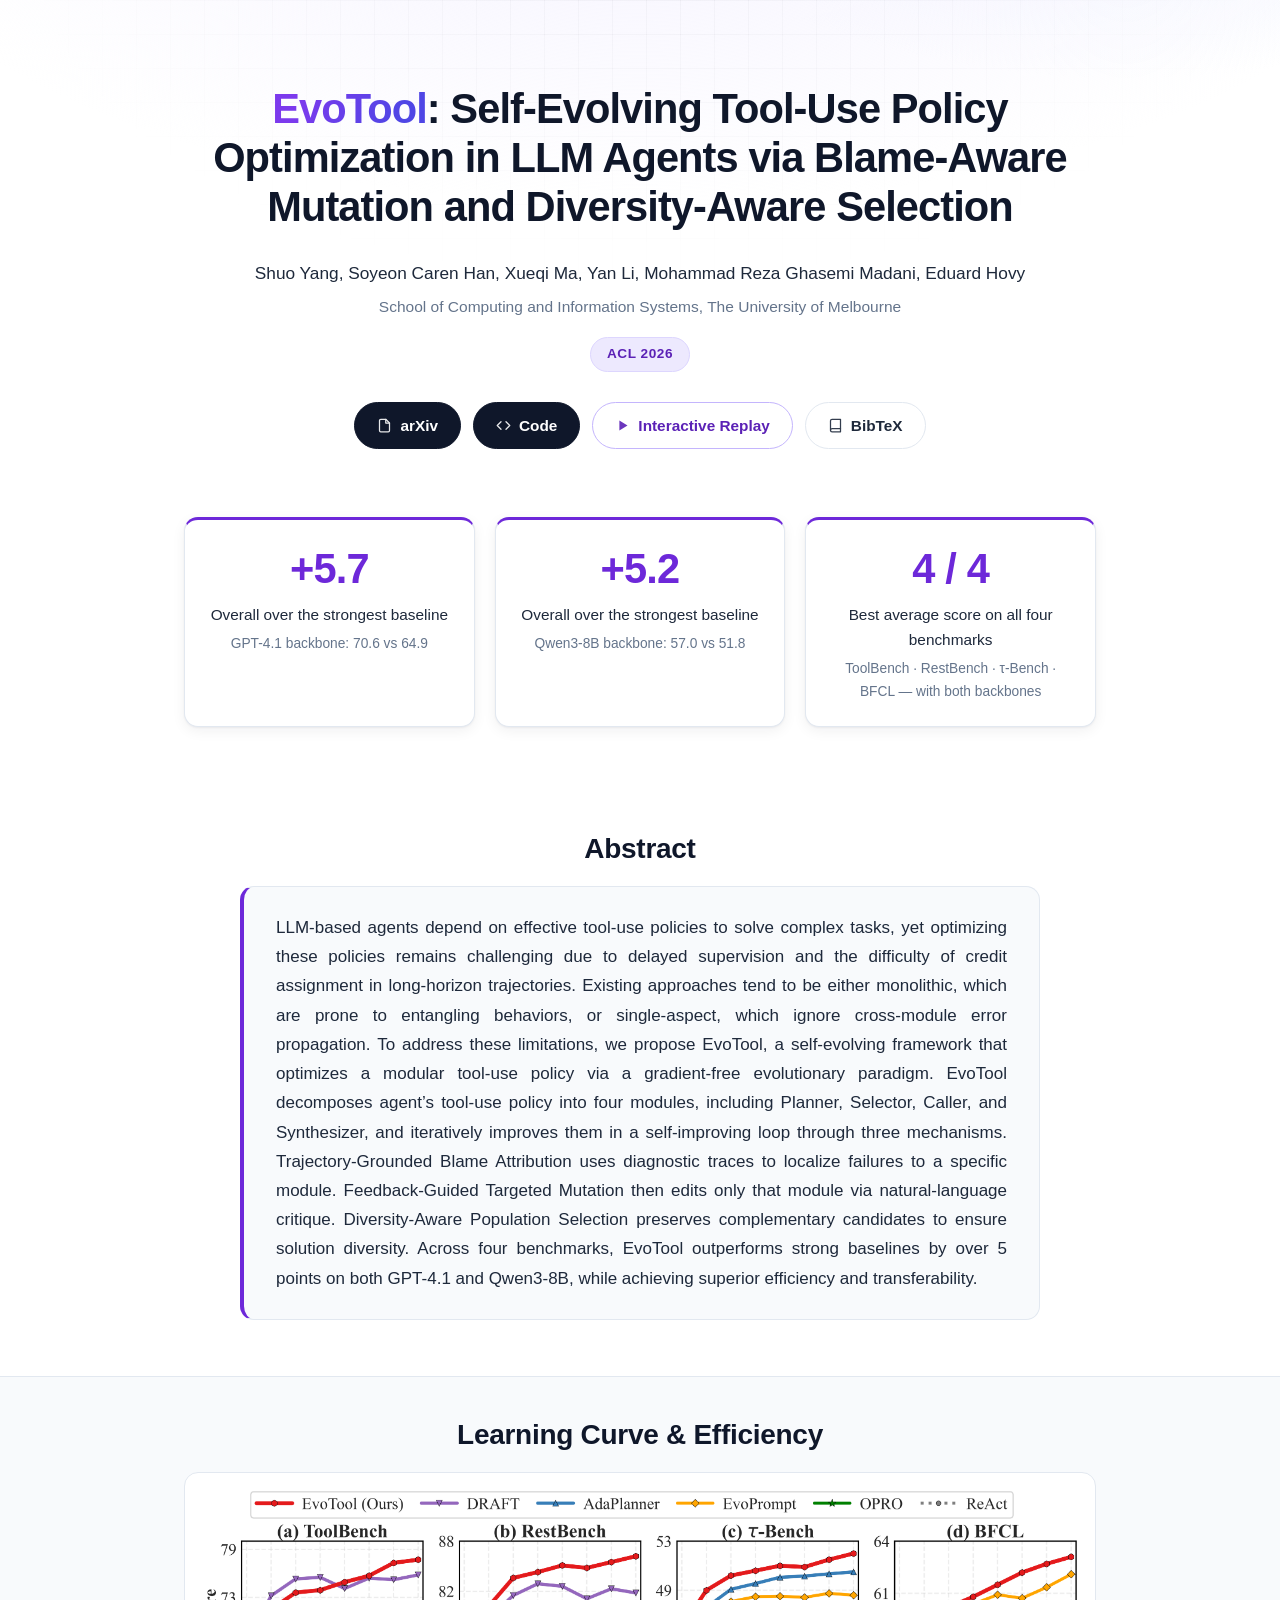
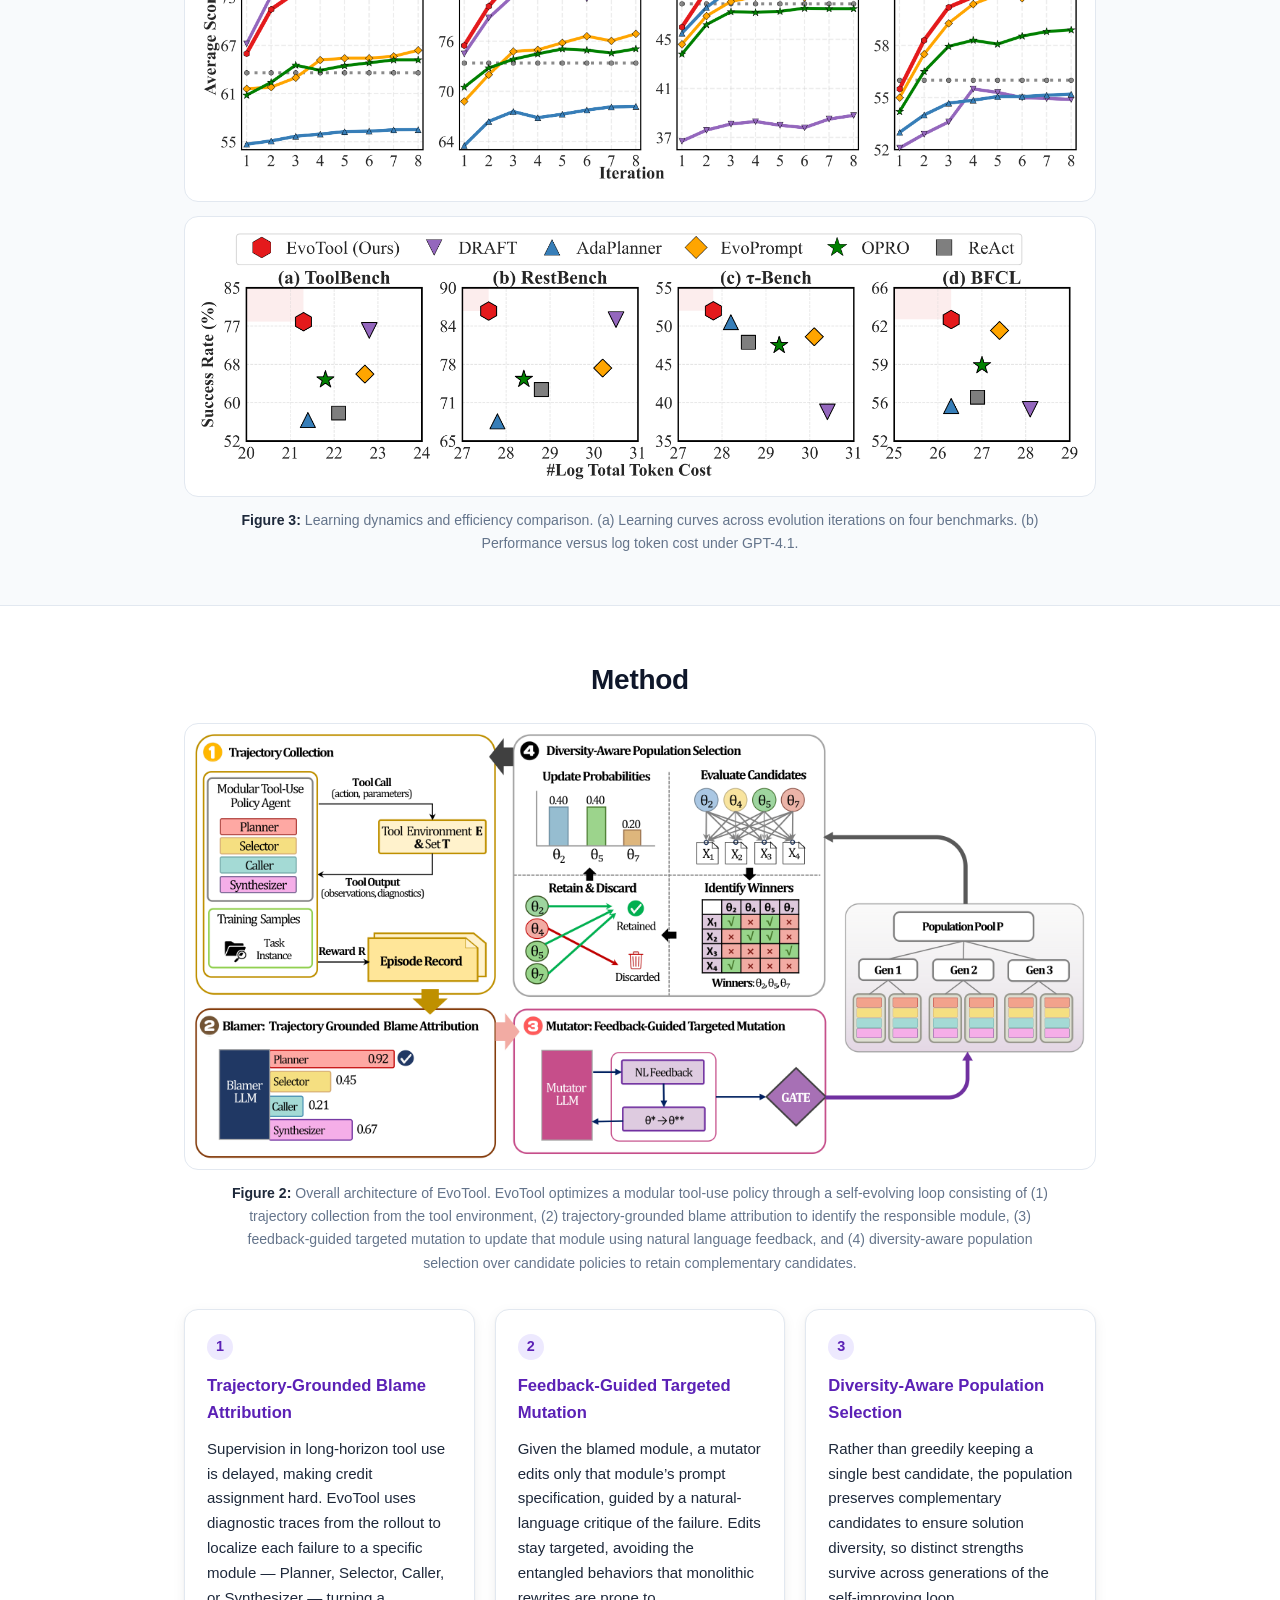
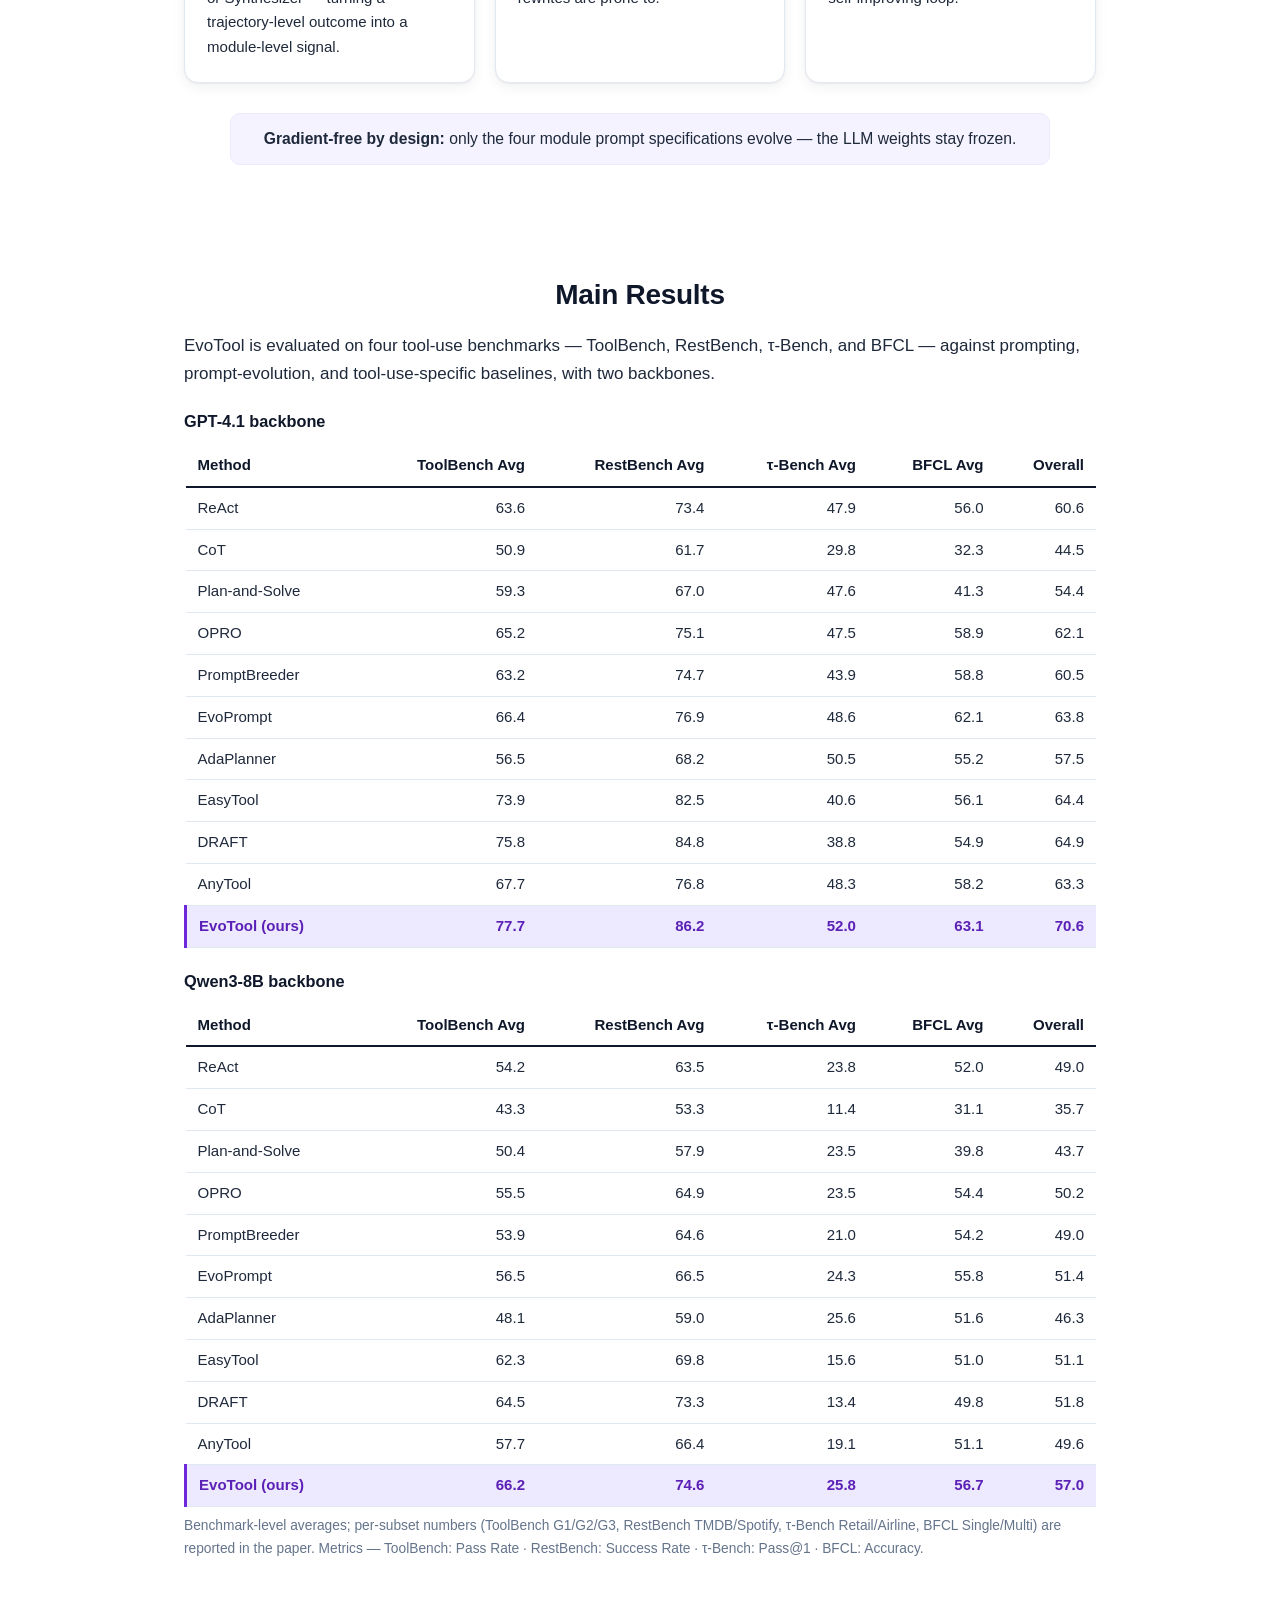
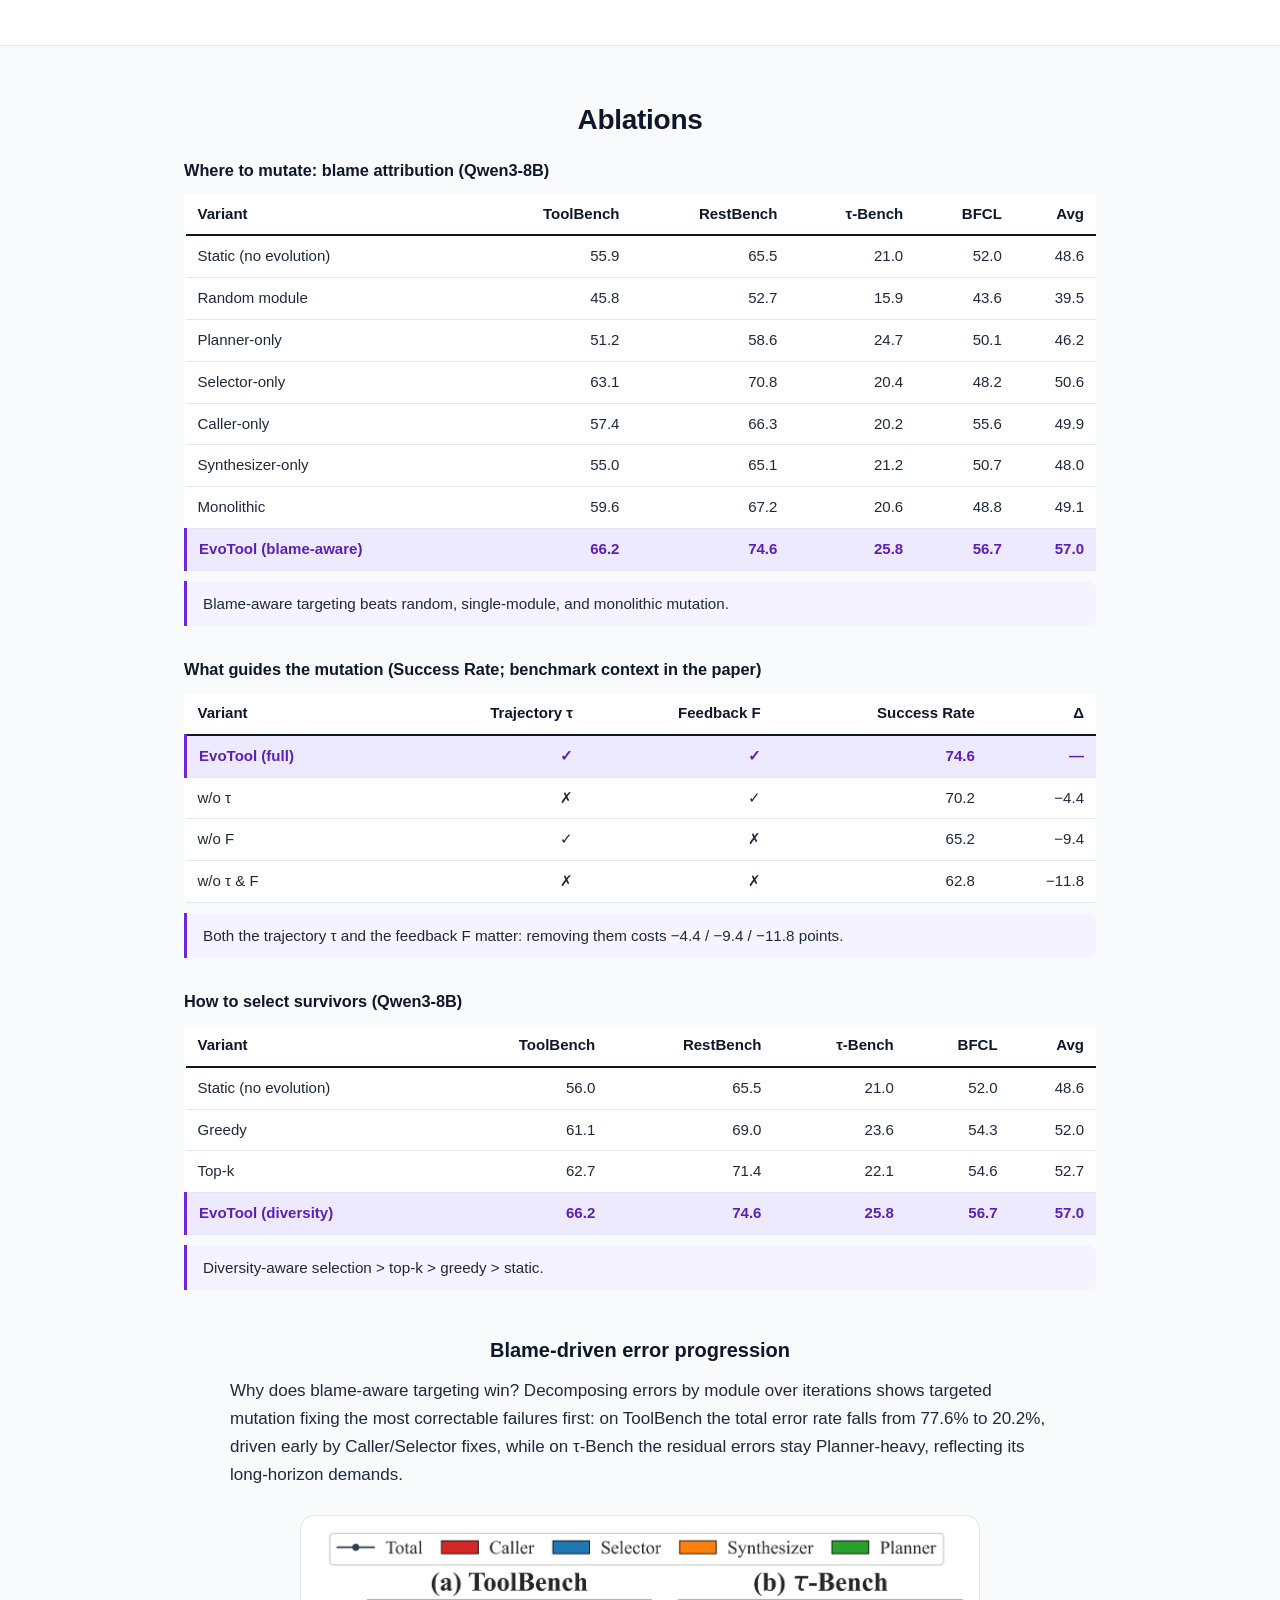
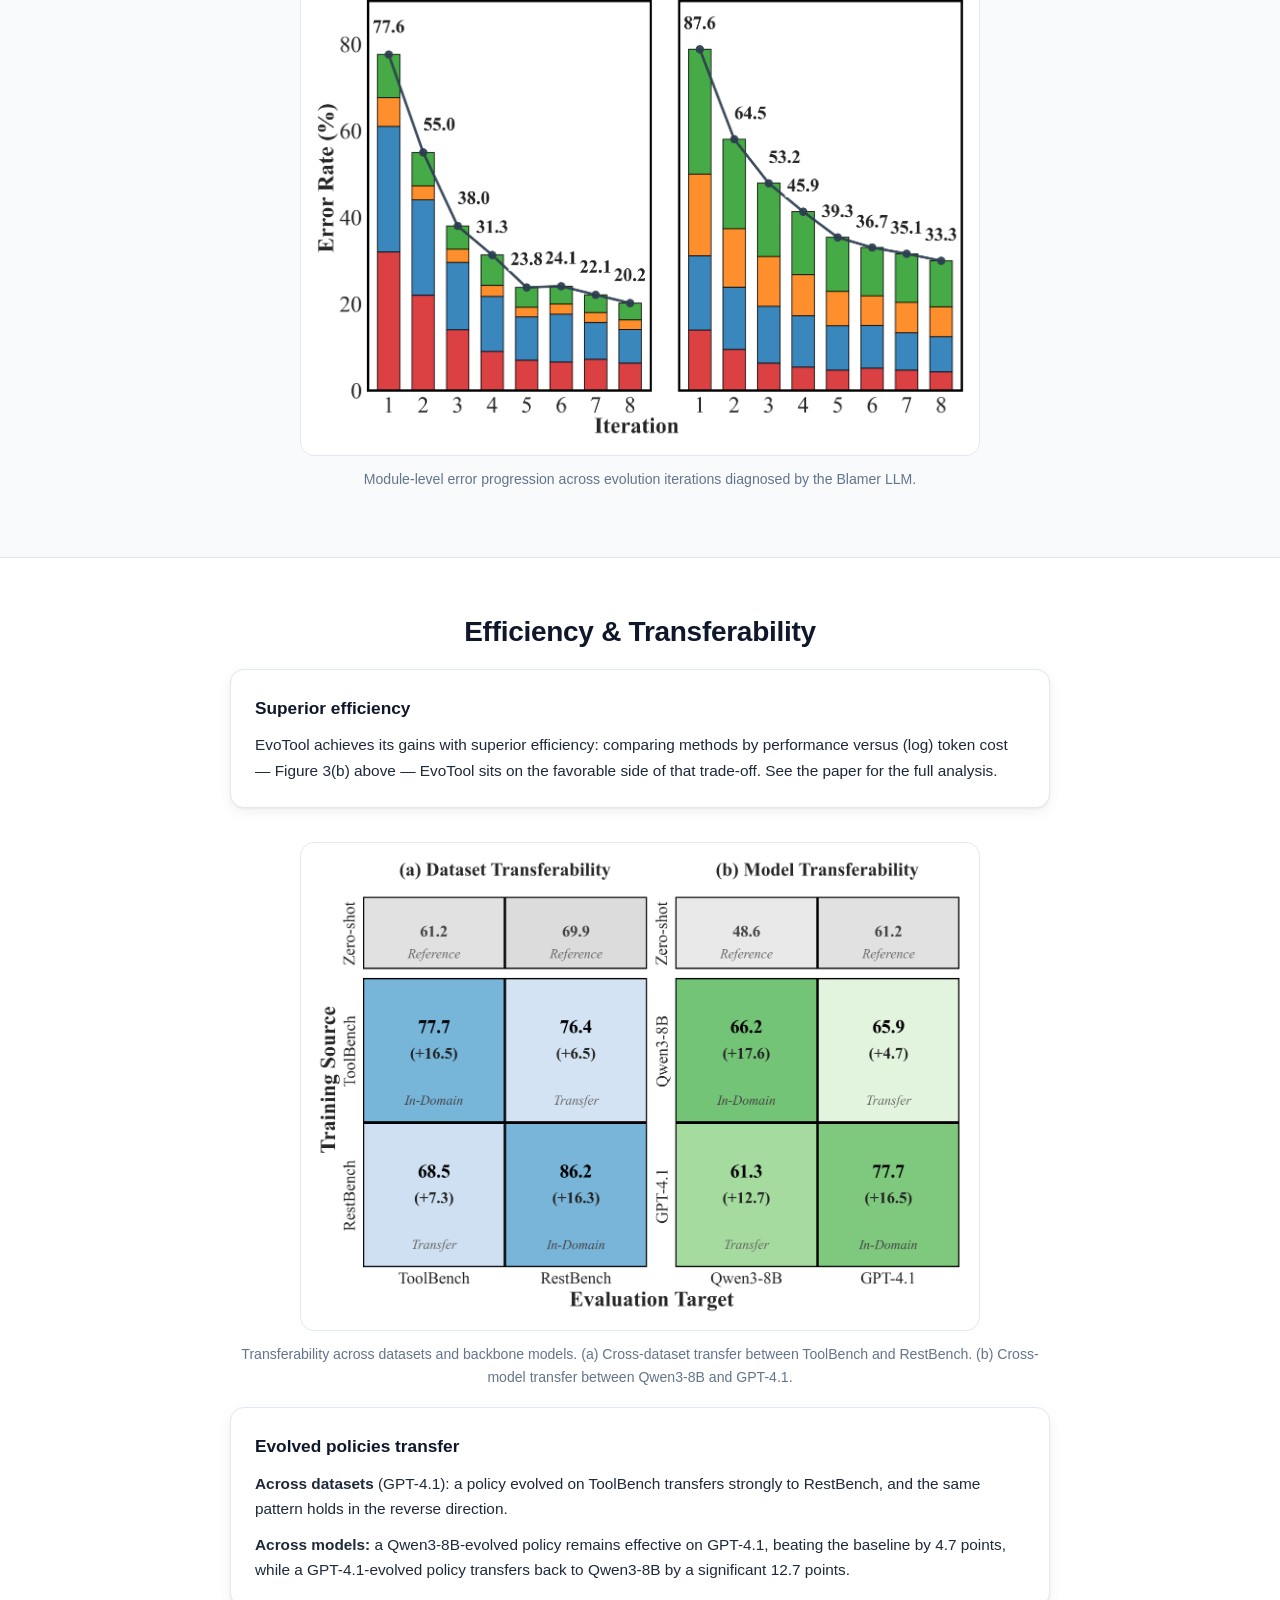
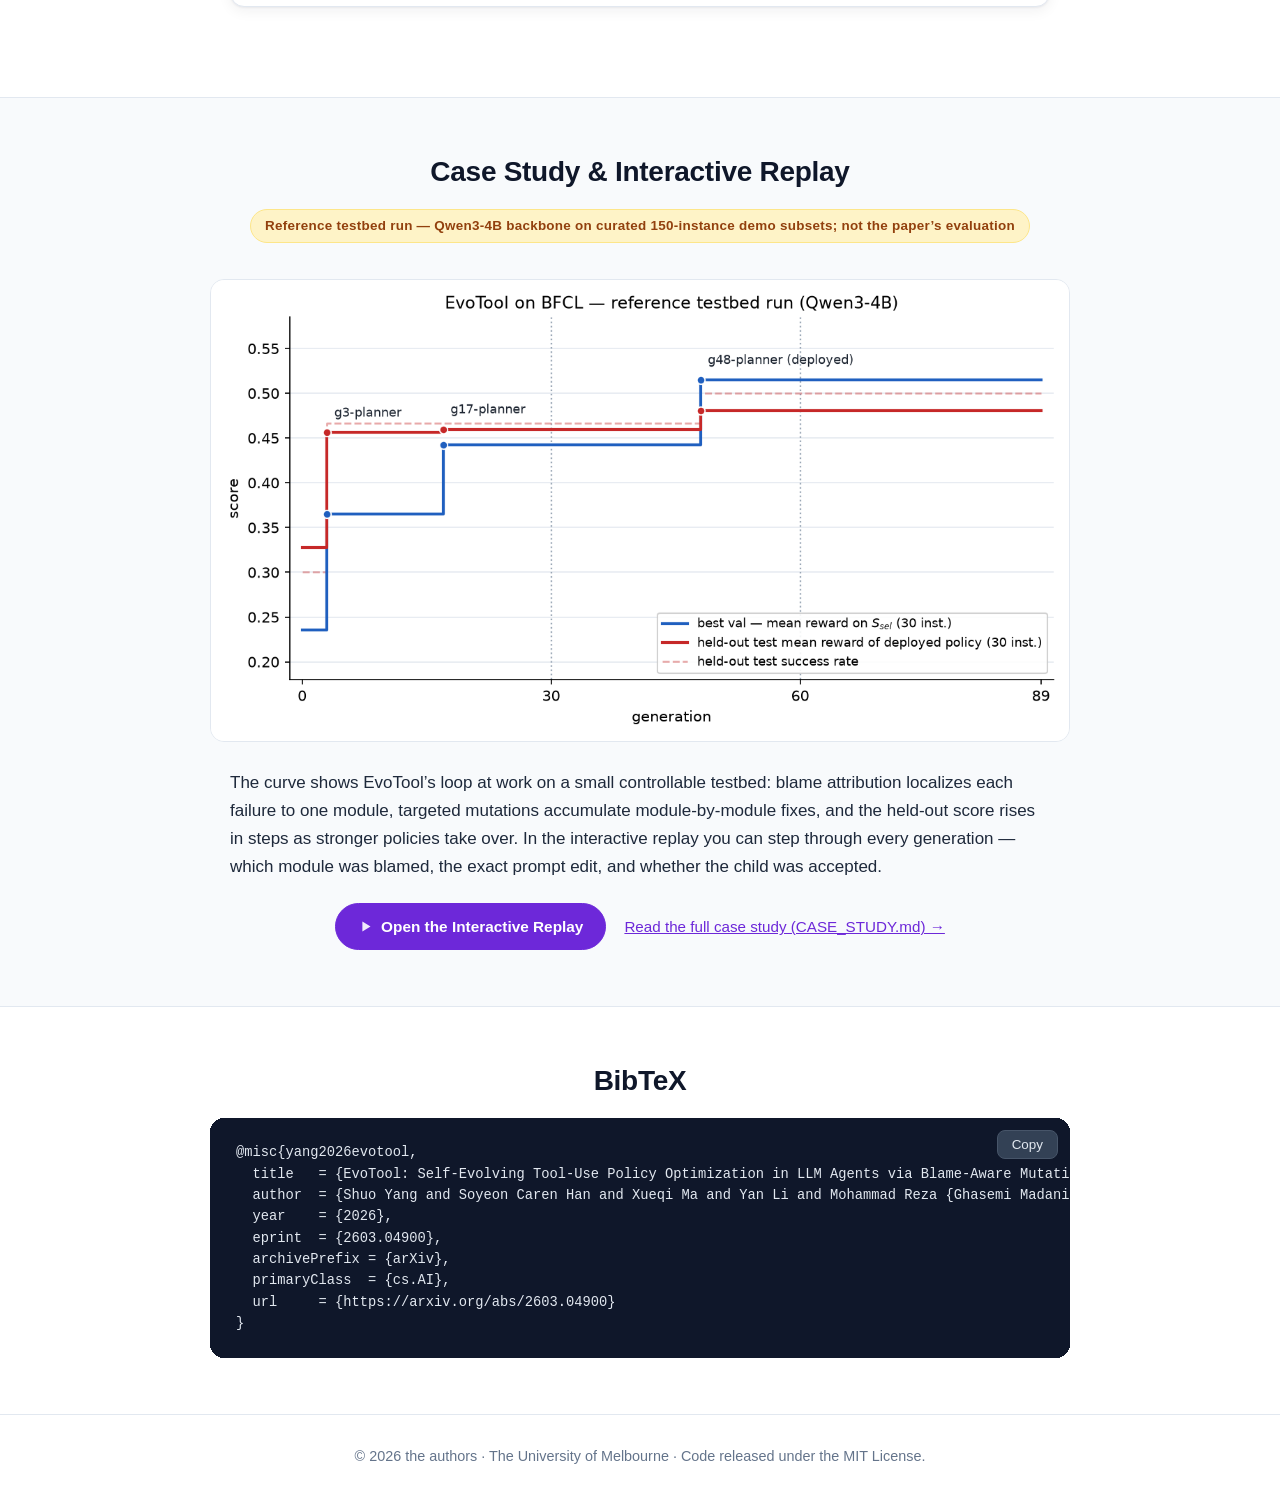
==== commit 8680b90b: "Remove motivation figure" ====
--- a/docs/index.html
+++ b/docs/index.html
@@ -155,12 +155,6 @@
         </p>
       </div>
     </div>
-
-    <figure class="paper-figure figure-small reveal">
-      <img src="static/paper/Intro1.png" alt="Three-panel comparison: (A) monolithic optimization applies one global update across Planner, Selector, Caller, and Synthesizer and still fails; (B) single-aspect optimization applies a local update to one fixed module and still fails; (C) EvoTool detects the blamed module (Selector), mutates only it, and succeeds.">
-      <figcaption><span class="fig-tag">Figure 1:</span> Why targeting matters — monolithic and
-        single-aspect updates fail where EvoTool's blame-aware edit succeeds.</figcaption>
-    </figure>
 
     <p class="gradient-free reveal">
       <strong>Gradient-free by design:</strong> only the four module prompt specifications evolve —
--- a/docs/static/style.css
+++ b/docs/static/style.css
@@ -424,8 +424,6 @@
 html.js figure.paper-figure img,
 html.js .case-figure img { cursor: zoom-in; }
 figure.paper-figure.figure-narrow img { max-width: 560px; }
-figure.paper-figure.figure-small img { max-width: 380px; padding: 6px; }
-figure.paper-figure.figure-small figcaption { font-size: 0.8rem; max-width: 460px; }
 figure.paper-figure.figure-medium img { max-width: 680px; }
 figure.paper-figure .figure-stack img + img { margin-top: 14px; }
 figure.paper-figure figcaption {
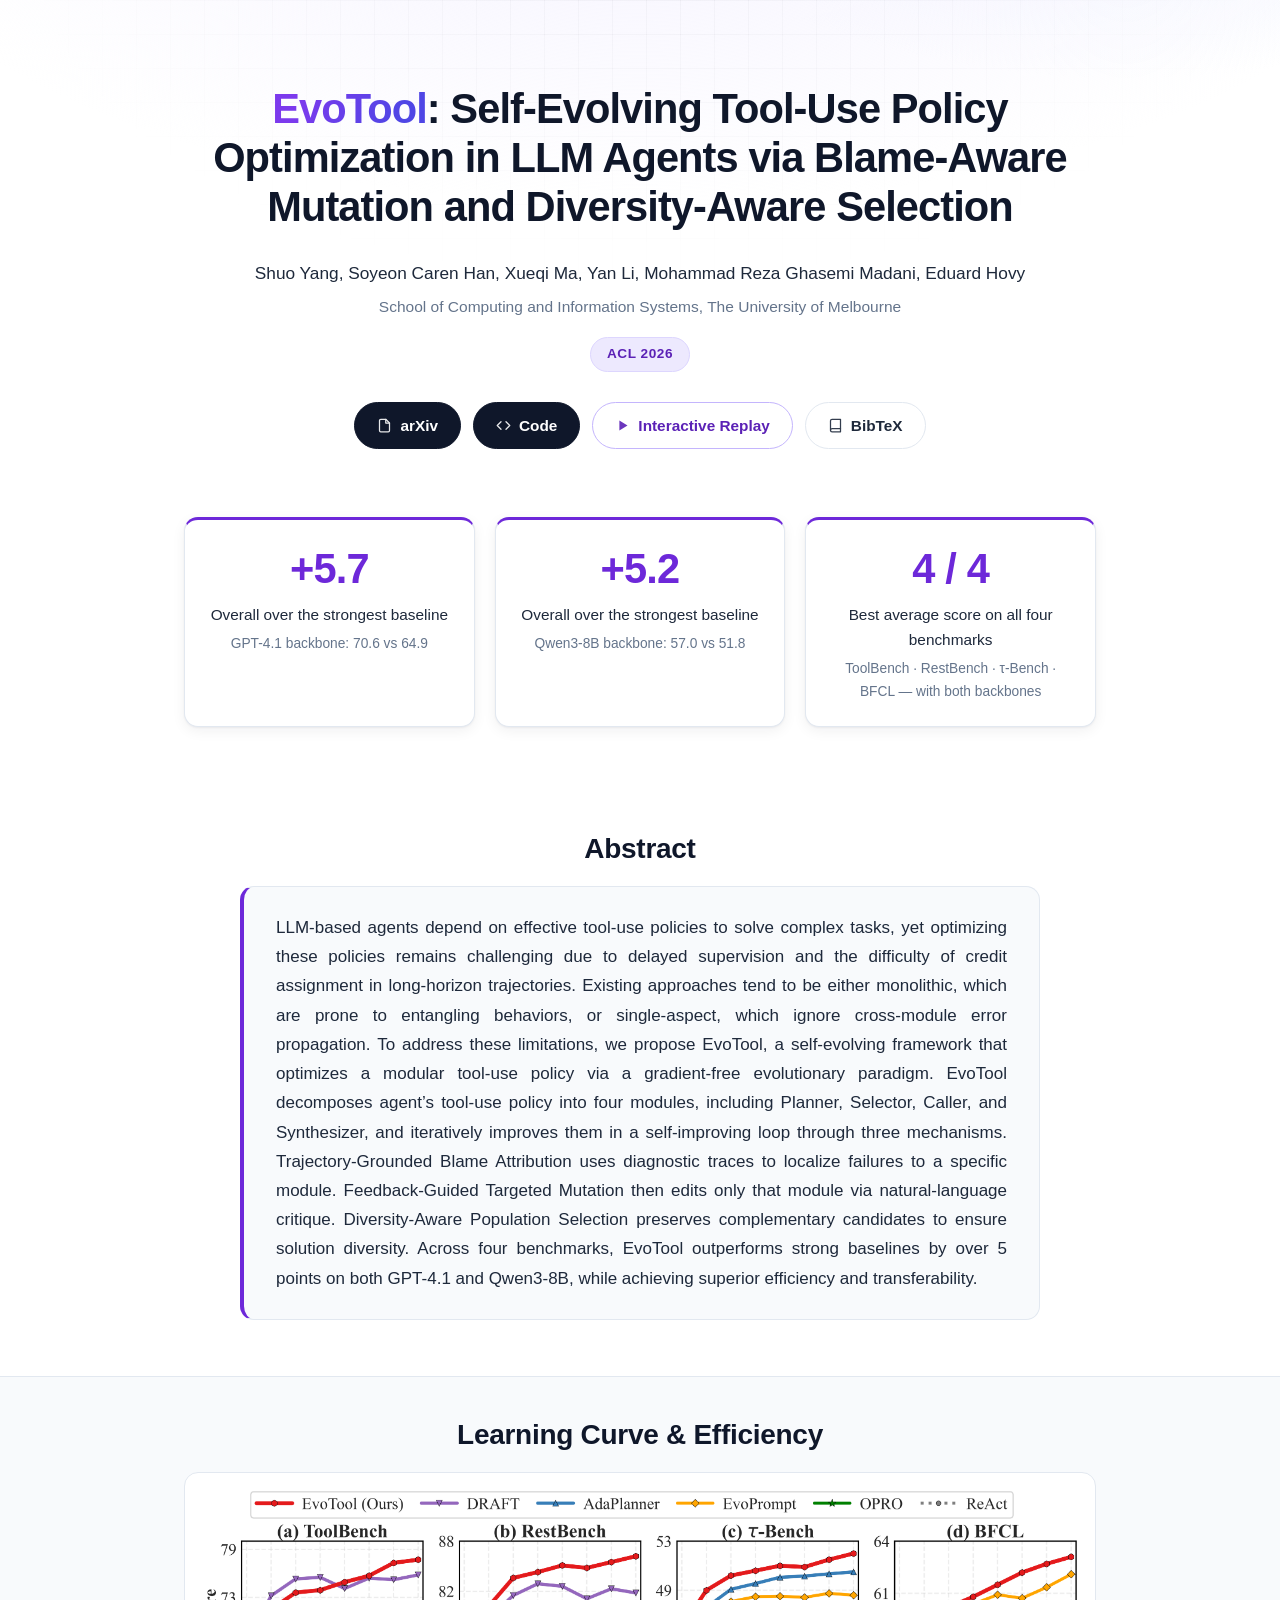
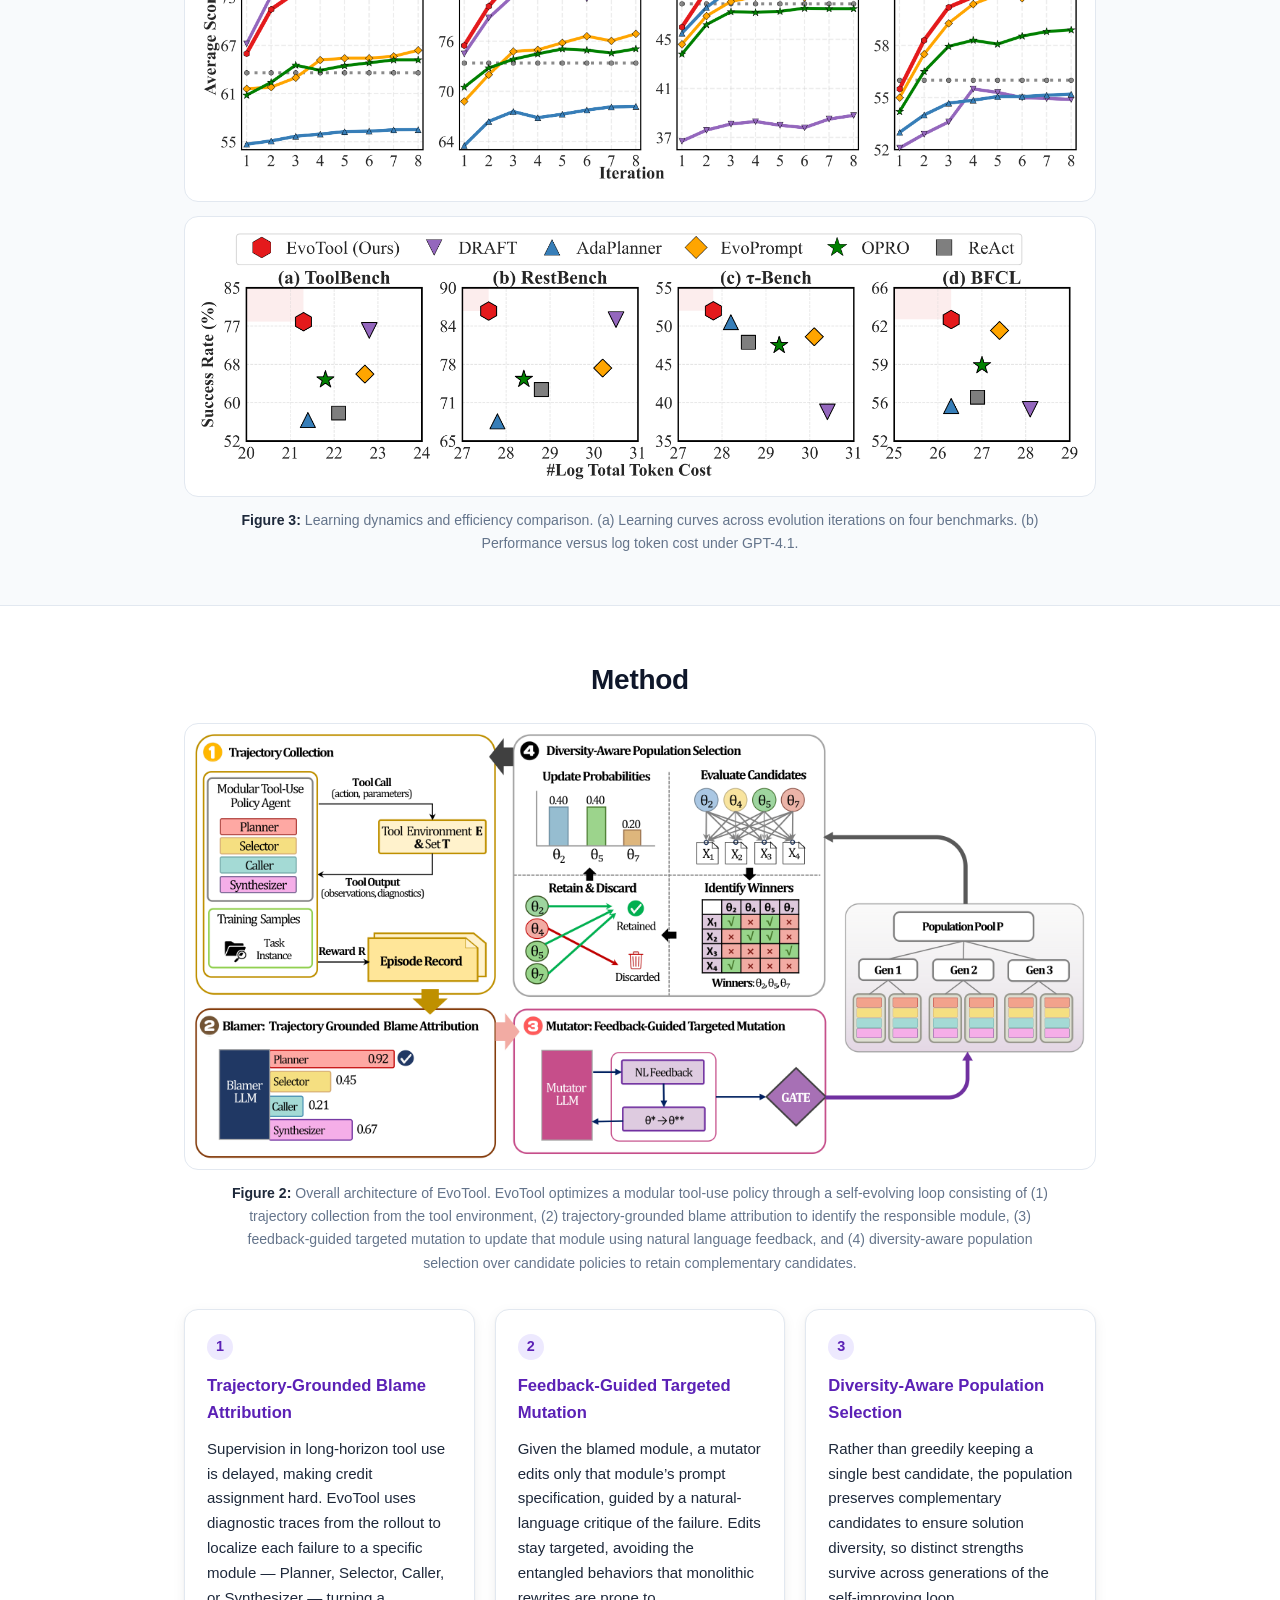
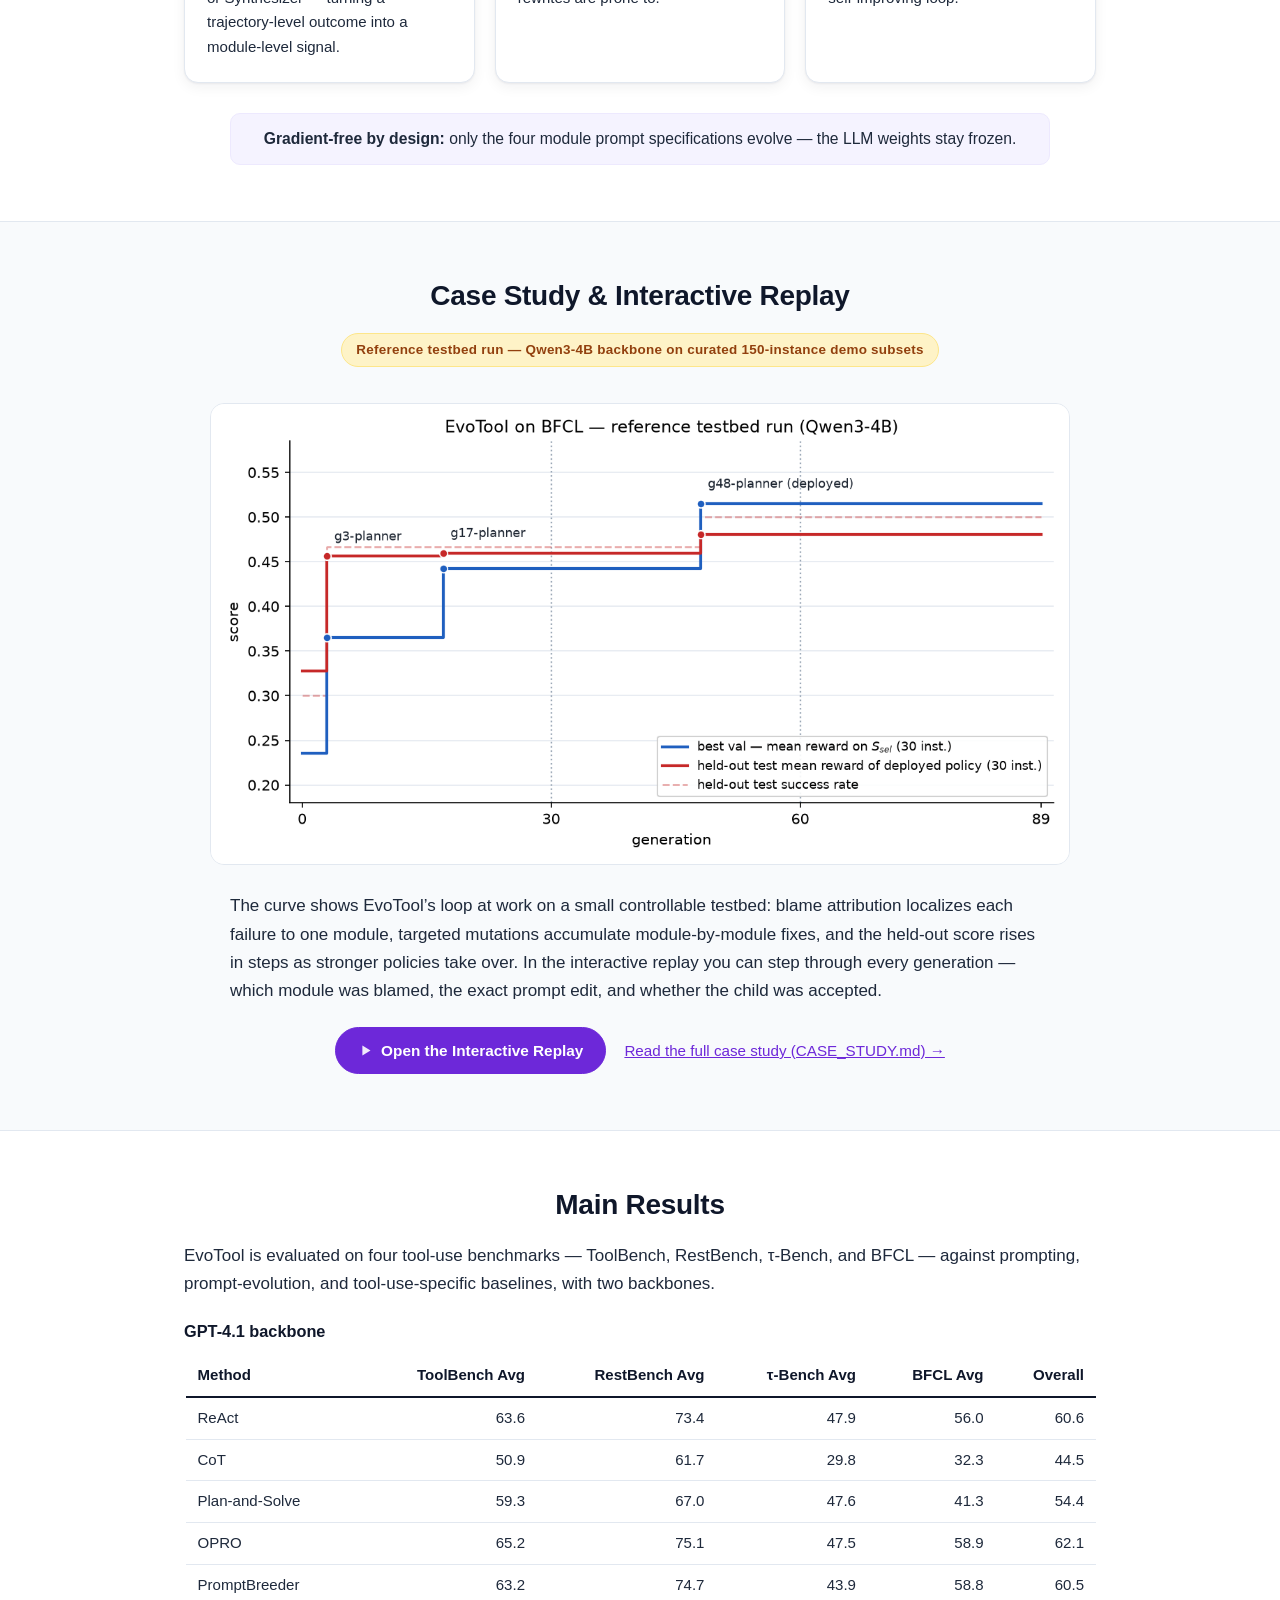
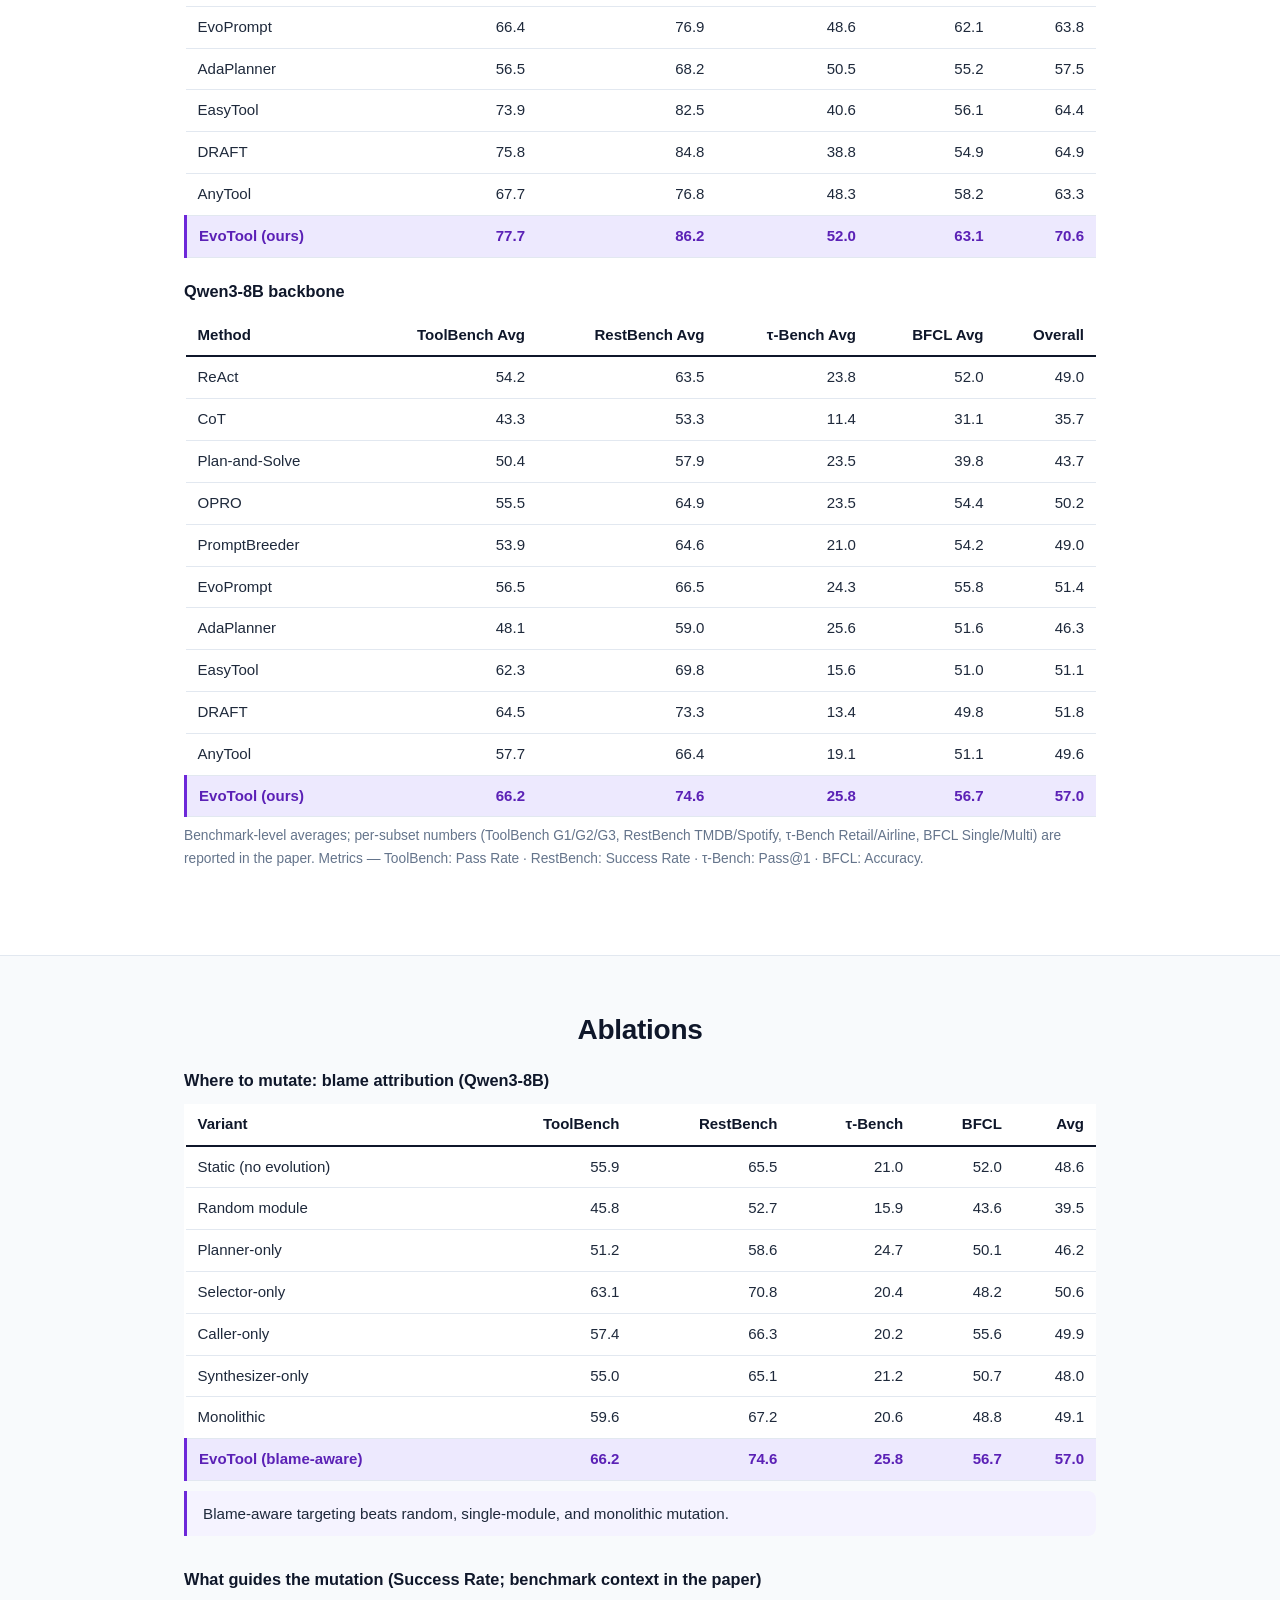
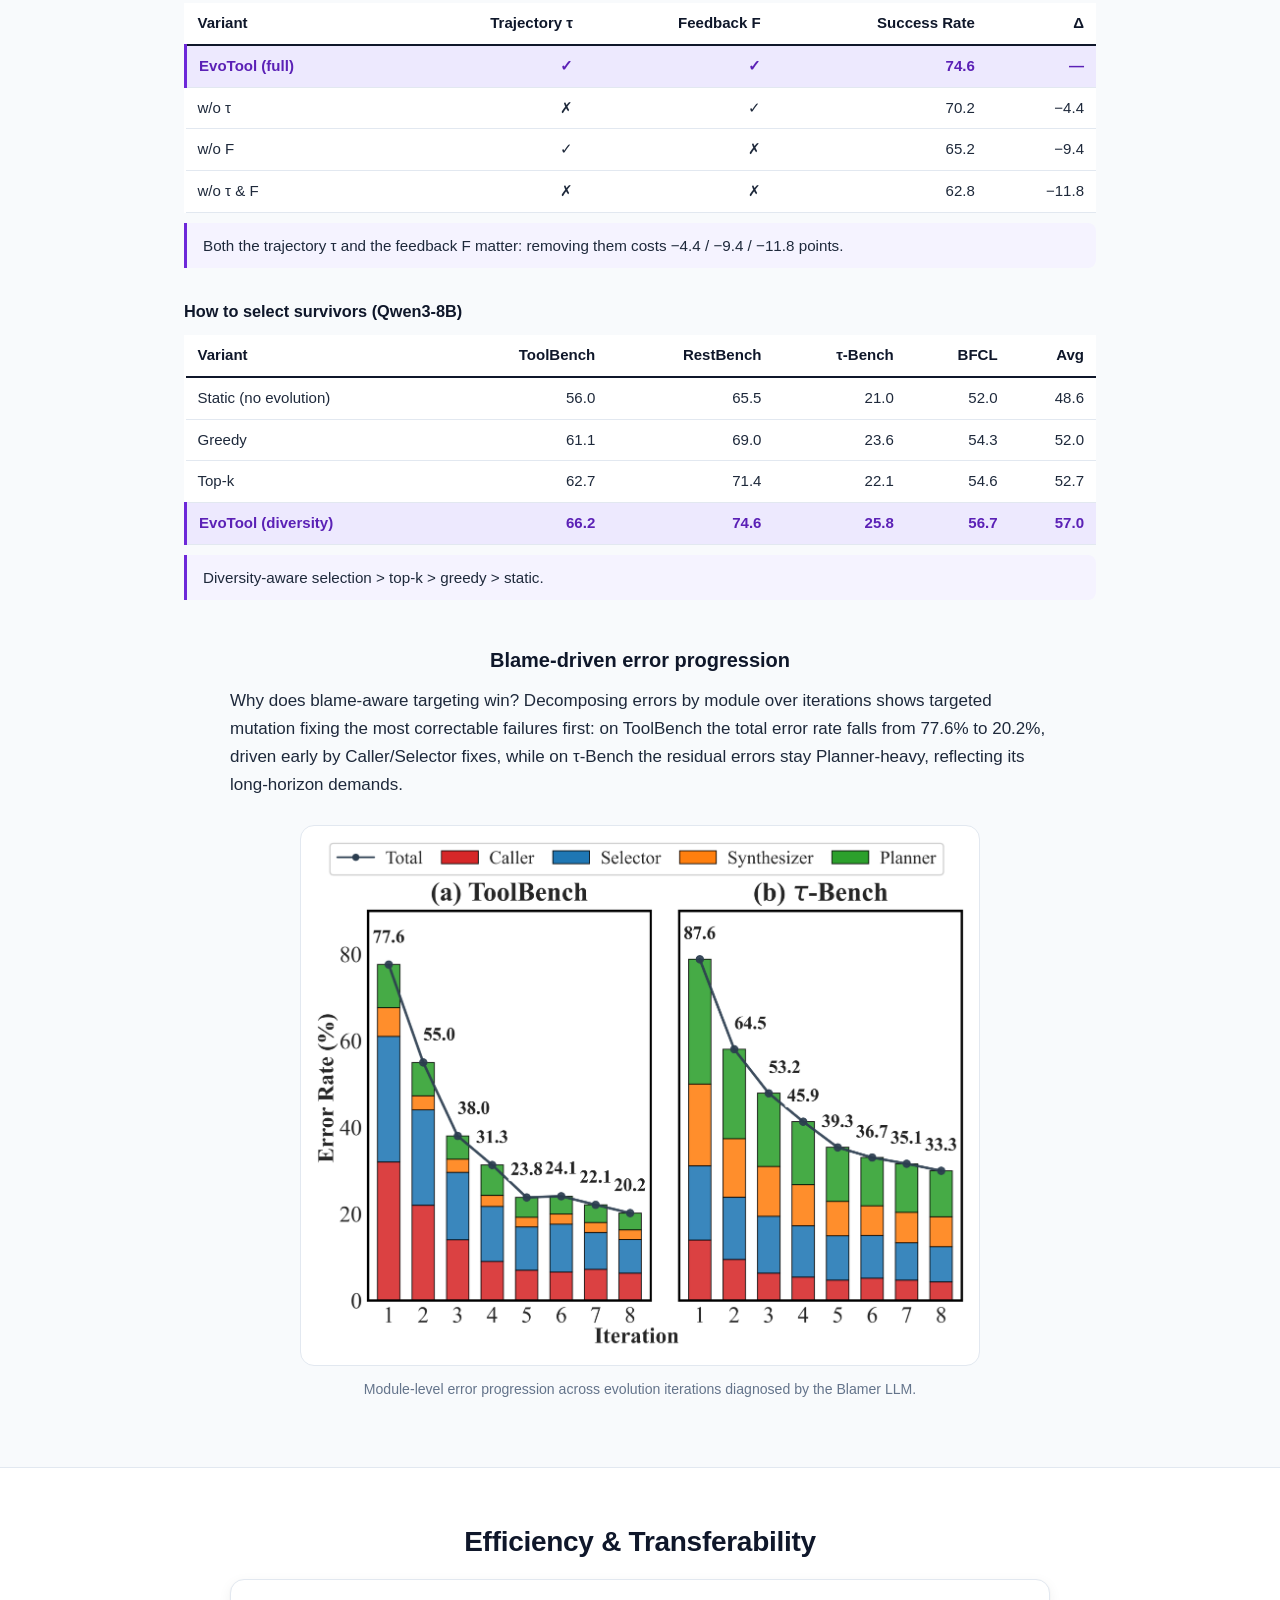
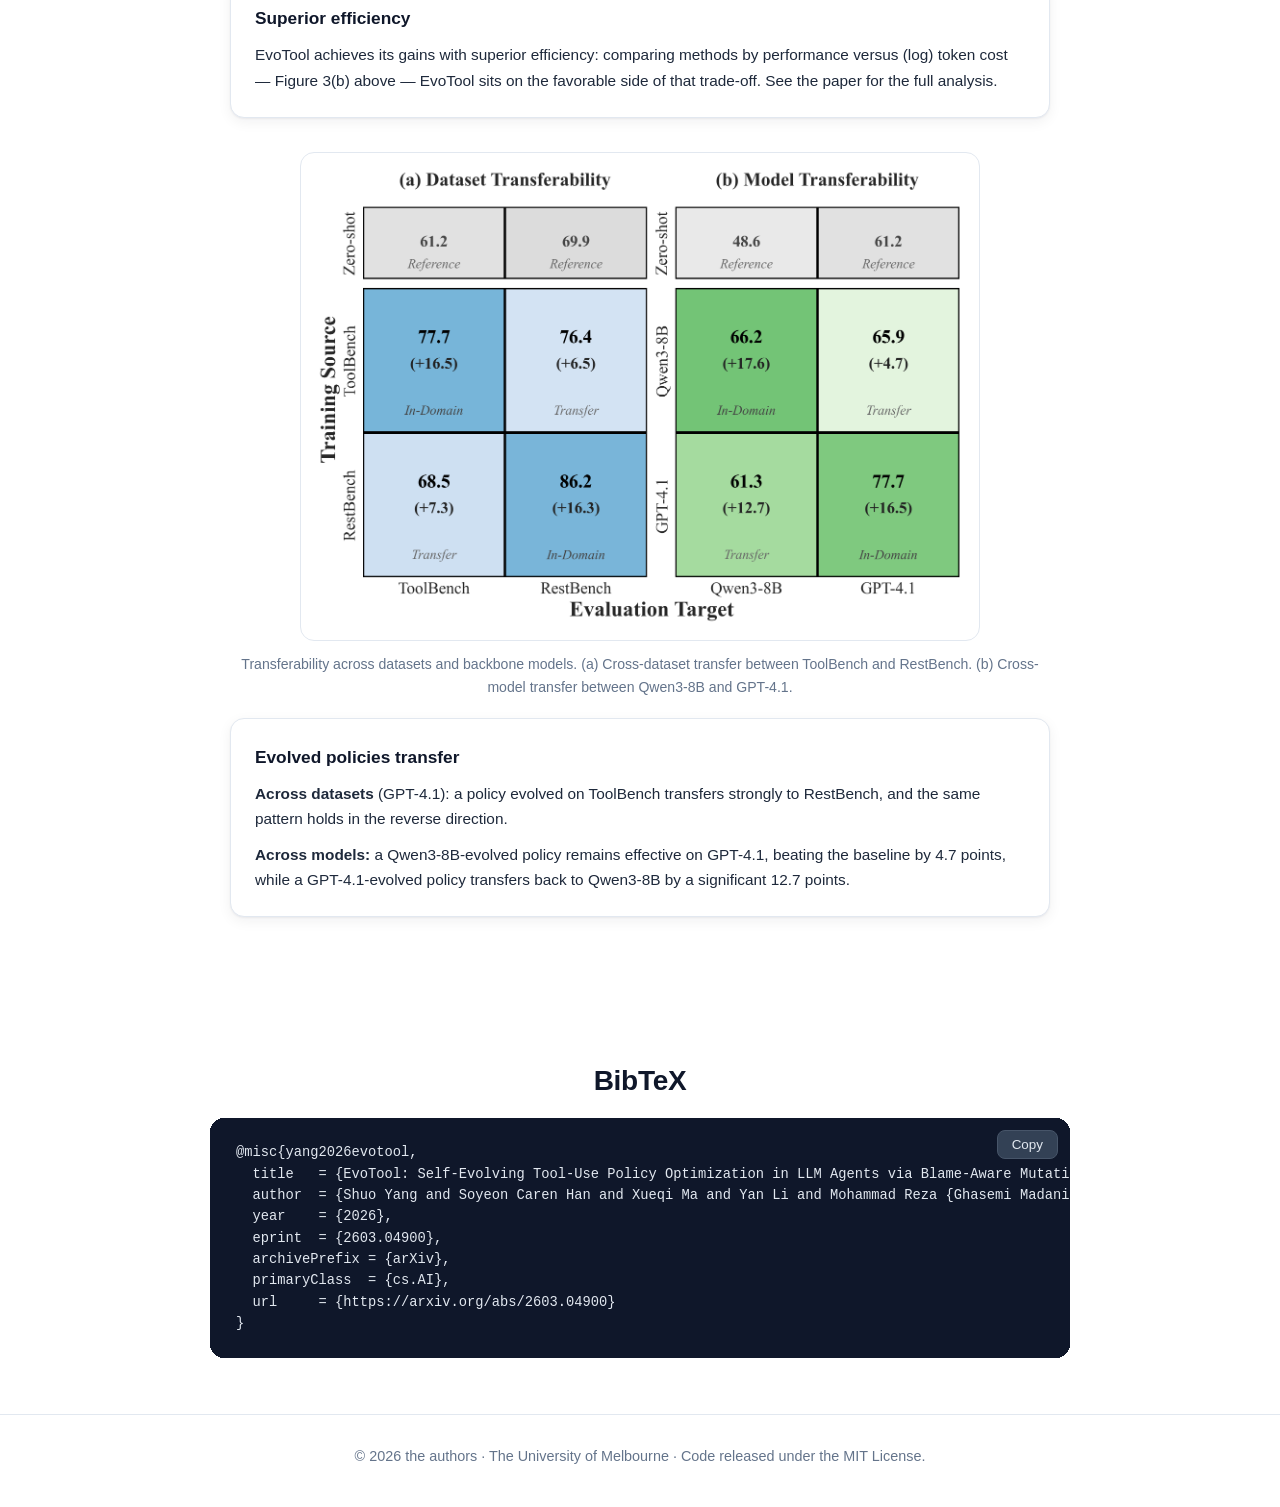
==== commit 96f8e319: "Move case study section" ====
--- a/docs/index.html
+++ b/docs/index.html
@@ -18,10 +18,10 @@
     <div class="topnav-links">
       <a href="#abstract">Abstract</a>
       <a href="#method">Method</a>
+      <a href="#case-study">Case Study</a>
       <a href="#results">Results</a>
       <a href="#ablations">Ablations</a>
       <a href="#efficiency">Efficiency &amp; Transfer</a>
-      <a href="#case-study">Case Study</a>
       <a href="#bibtex">BibTeX</a>
     </div>
   </div>
@@ -160,6 +160,28 @@
       <strong>Gradient-free by design:</strong> only the four module prompt specifications evolve —
       the LLM weights stay frozen.
     </p>
+  </div>
+</section>
+
+<!-- ================= Case study & replay ================= -->
+<section id="case-study" class="section-alt">
+  <div class="container">
+    <h2>Case Study &amp; Interactive Replay</h2>
+    <span class="band-label">Reference testbed run — Qwen3-4B backbone on curated 150-instance demo subsets</span>
+    <div class="case-figure reveal">
+      <img src="static/case_curve.png" alt="Learning curve of a reference EvoTool testbed run: held-out score rising over generations as targeted mutations are accepted.">
+    </div>
+    <p class="case-text reveal">
+      The curve shows EvoTool&#8217;s loop at work on a small controllable testbed: blame attribution
+      localizes each failure to one module, targeted mutations accumulate module-by-module fixes,
+      and the held-out score rises in steps as stronger policies take over. In the interactive replay you can
+      step through every generation — which module was blamed, the exact prompt edit, and whether
+      the child was accepted.
+    </p>
+    <div class="case-actions reveal">
+      <a class="btn btn-accent" href="replay.html"><svg class="btn-ico" viewBox="0 0 24 24" aria-hidden="true" fill="currentColor" stroke="none"><polygon points="7 4 20 12 7 20 7 4"/></svg>Open the Interactive Replay</a>
+      <a class="aux-link" href="https://github.com/SYang2000/ACL_2026_EvoTool/blob/main/CASE_STUDY.md" target="_blank" rel="noopener">Read the full case study (CASE_STUDY.md) &#8594;</a>
+    </div>
   </div>
 </section>
 
@@ -335,28 +357,6 @@
         beating the baseline by 4.7 points, while a GPT-4.1-evolved policy transfers back to
         Qwen3-8B by a significant 12.7 points.
       </p>
-    </div>
-  </div>
-</section>
-
-<!-- ================= Case study & replay ================= -->
-<section id="case-study" class="section-alt">
-  <div class="container">
-    <h2>Case Study &amp; Interactive Replay</h2>
-    <span class="band-label">Reference testbed run — Qwen3-4B backbone on curated 150-instance demo subsets; not the paper&#8217;s evaluation</span>
-    <div class="case-figure reveal">
-      <img src="static/case_curve.png" alt="Learning curve of a reference EvoTool testbed run: held-out score rising over generations as targeted mutations are accepted.">
-    </div>
-    <p class="case-text reveal">
-      The curve shows EvoTool&#8217;s loop at work on a small controllable testbed: blame attribution
-      localizes each failure to one module, targeted mutations accumulate module-by-module fixes,
-      and the held-out score rises in steps as stronger policies take over. In the interactive replay you can
-      step through every generation — which module was blamed, the exact prompt edit, and whether
-      the child was accepted.
-    </p>
-    <div class="case-actions reveal">
-      <a class="btn btn-accent" href="replay.html"><svg class="btn-ico" viewBox="0 0 24 24" aria-hidden="true" fill="currentColor" stroke="none"><polygon points="7 4 20 12 7 20 7 4"/></svg>Open the Interactive Replay</a>
-      <a class="aux-link" href="https://github.com/SYang2000/ACL_2026_EvoTool/blob/main/CASE_STUDY.md" target="_blank" rel="noopener">Read the full case study (CASE_STUDY.md) &#8594;</a>
     </div>
   </div>
 </section>
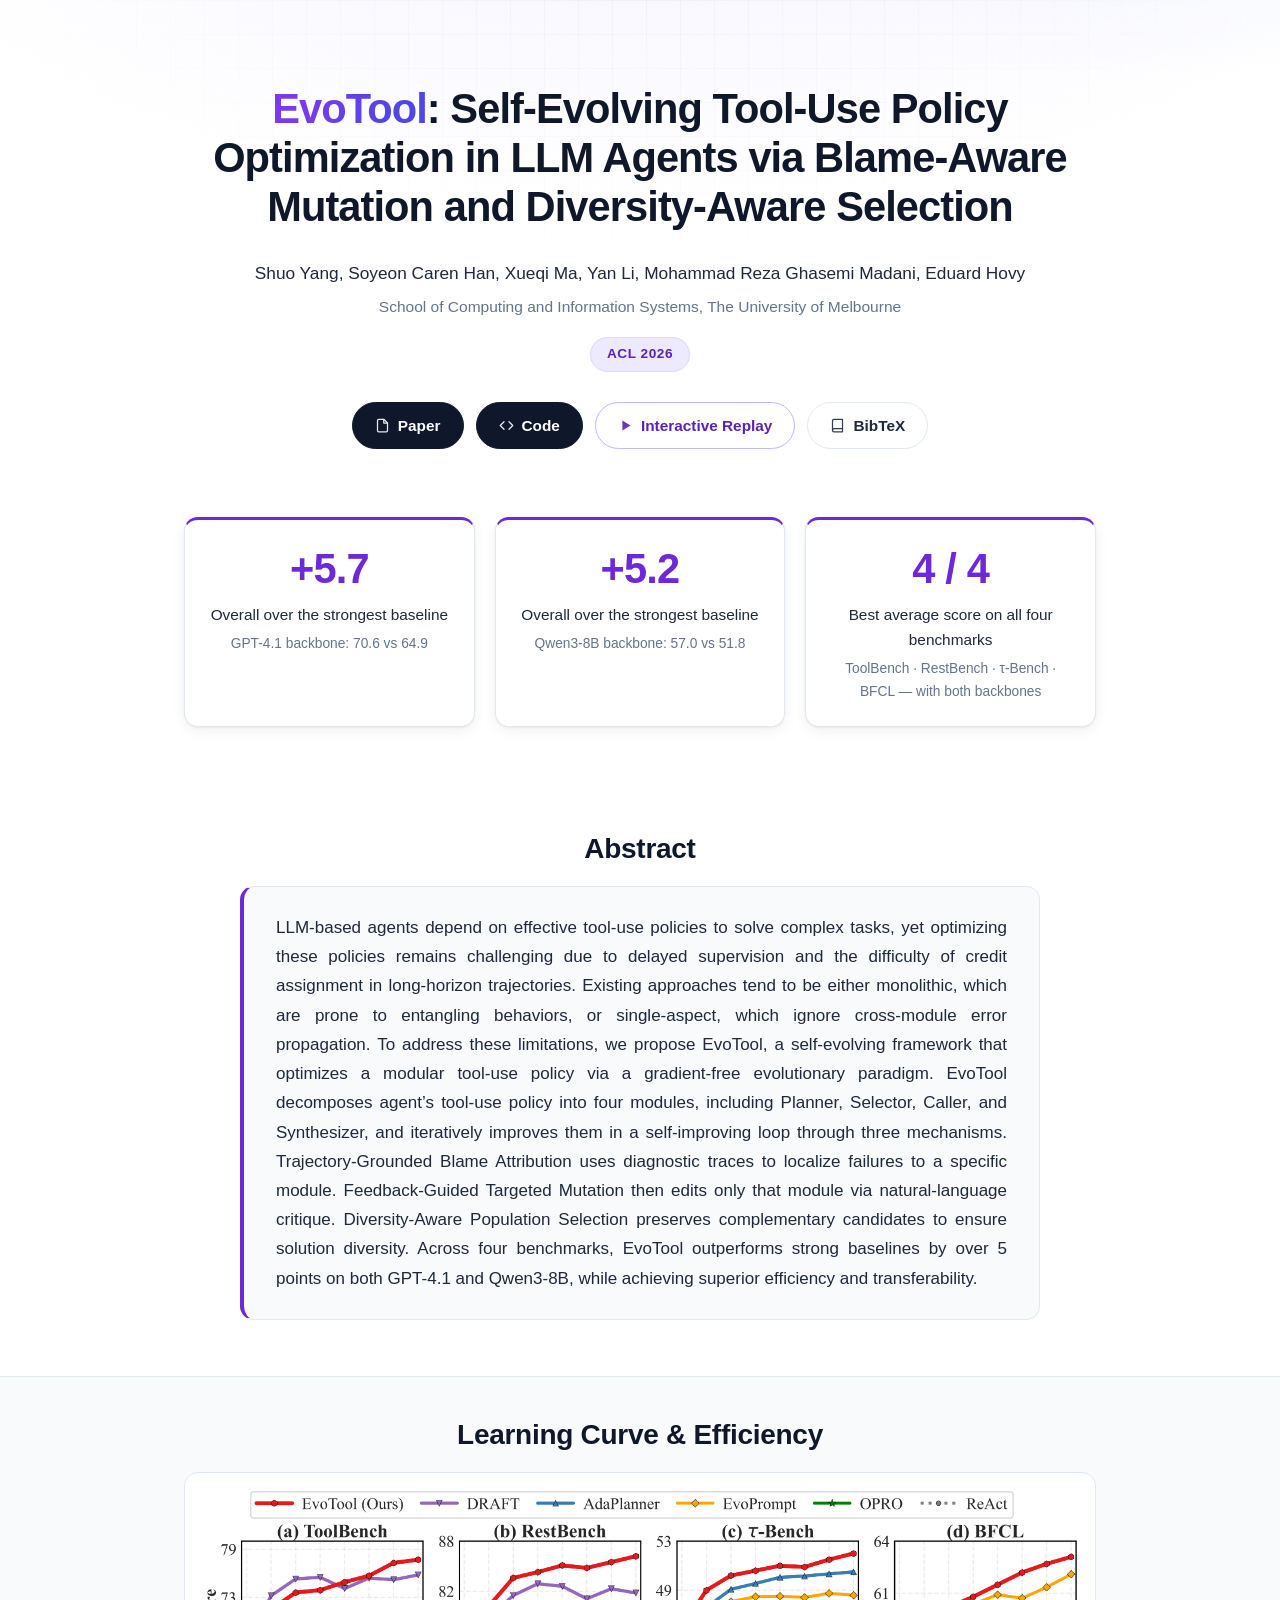
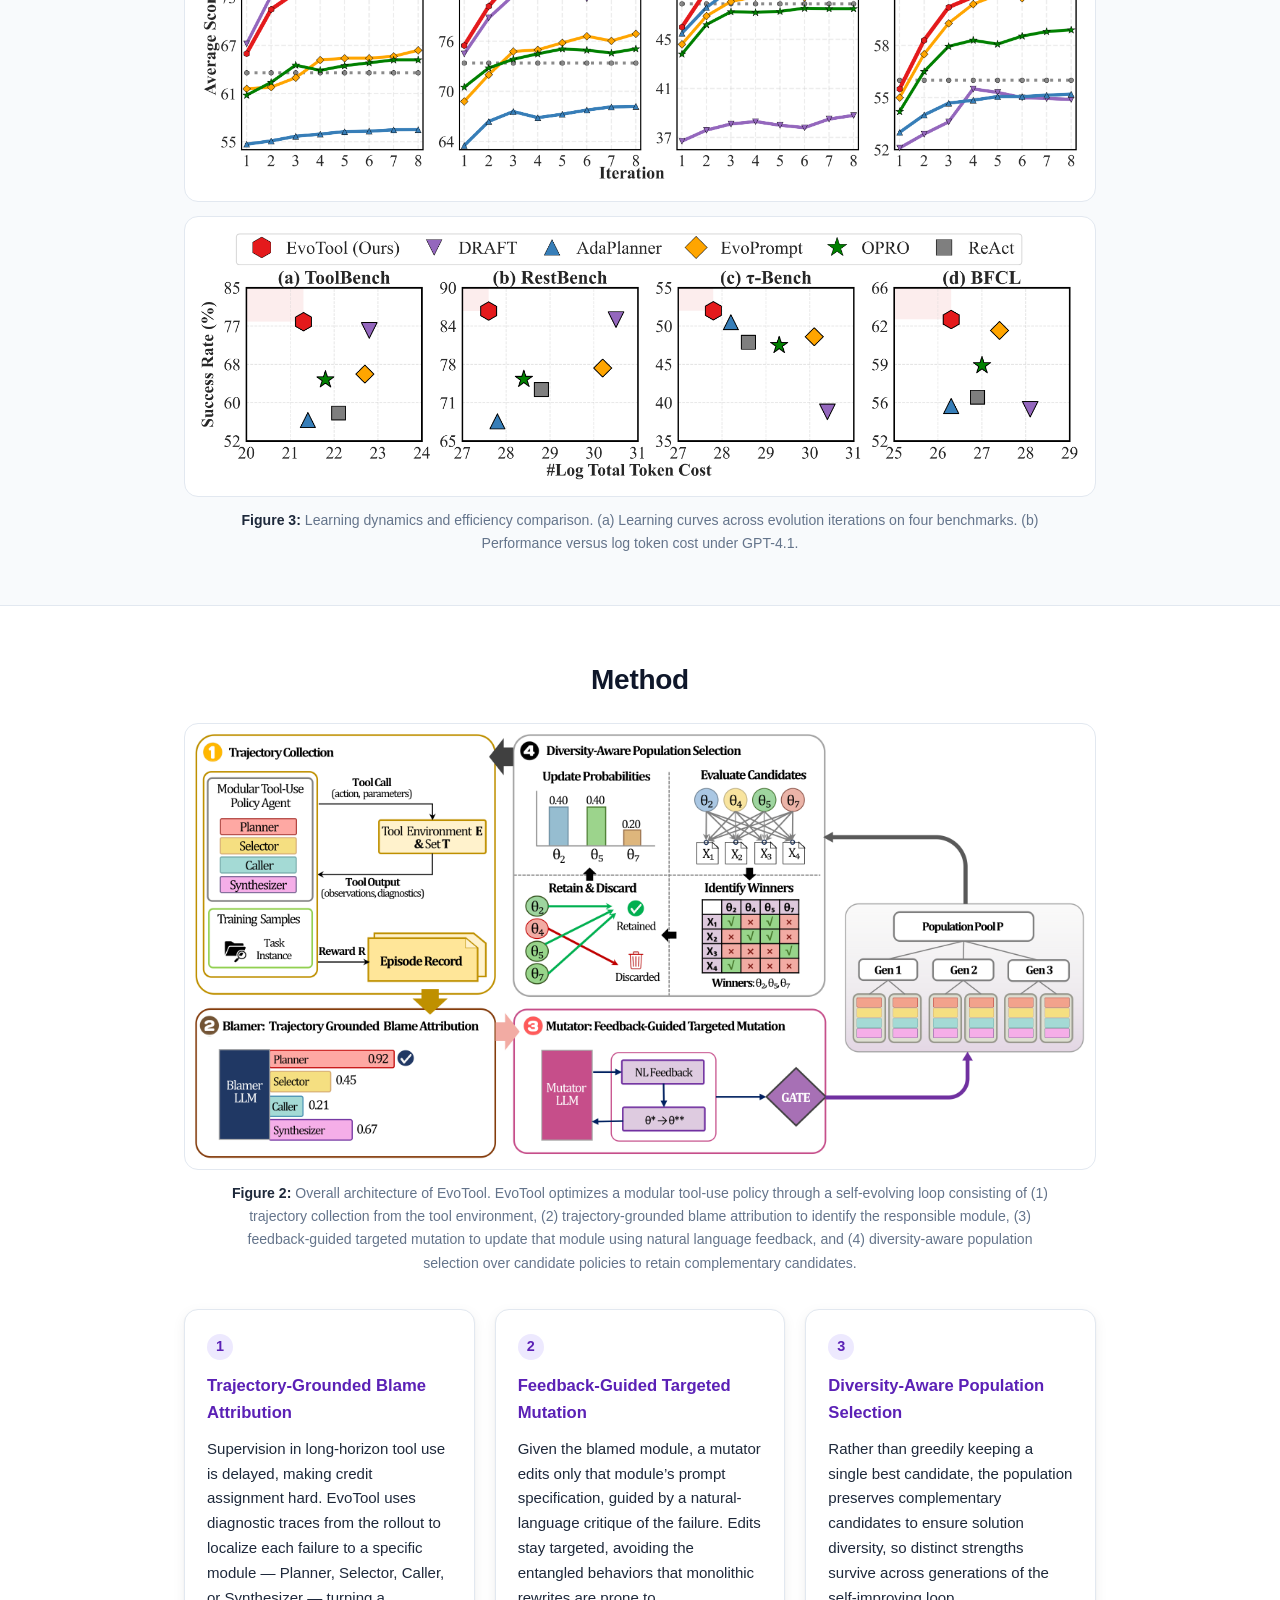
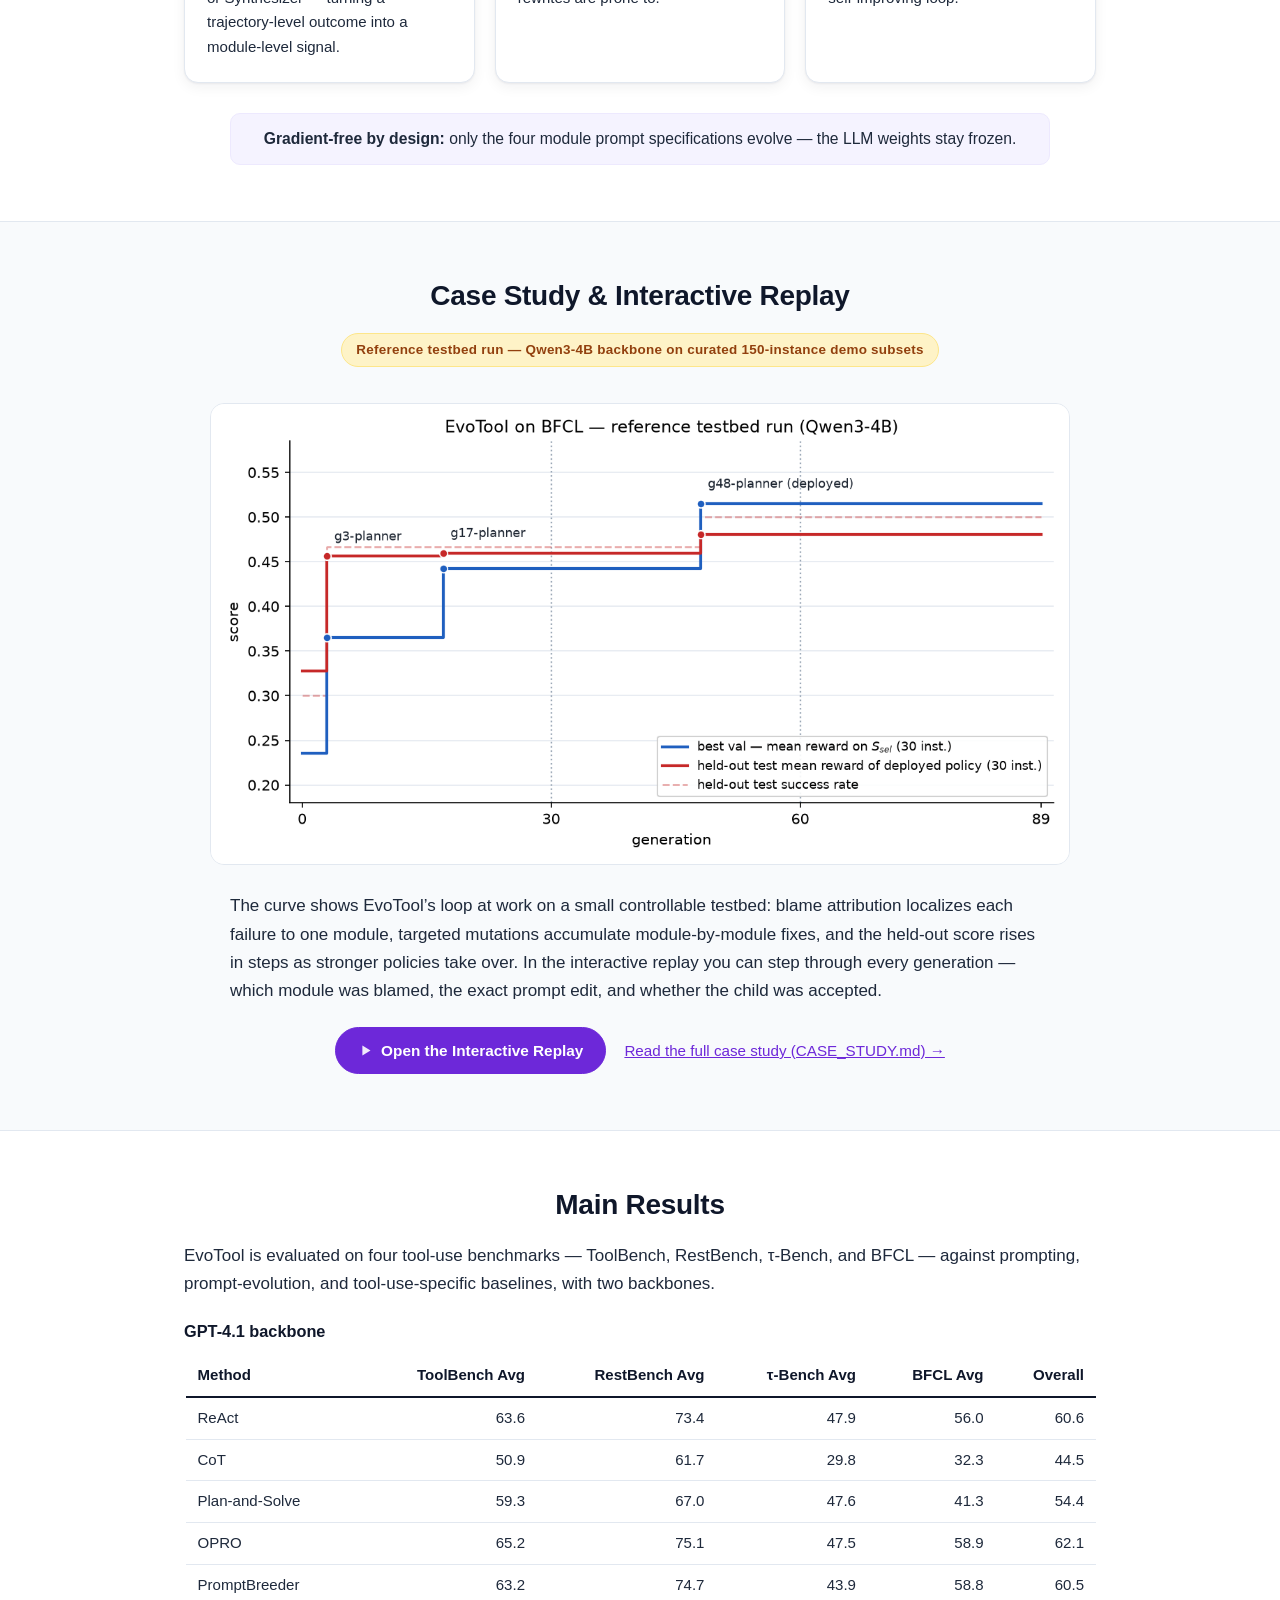
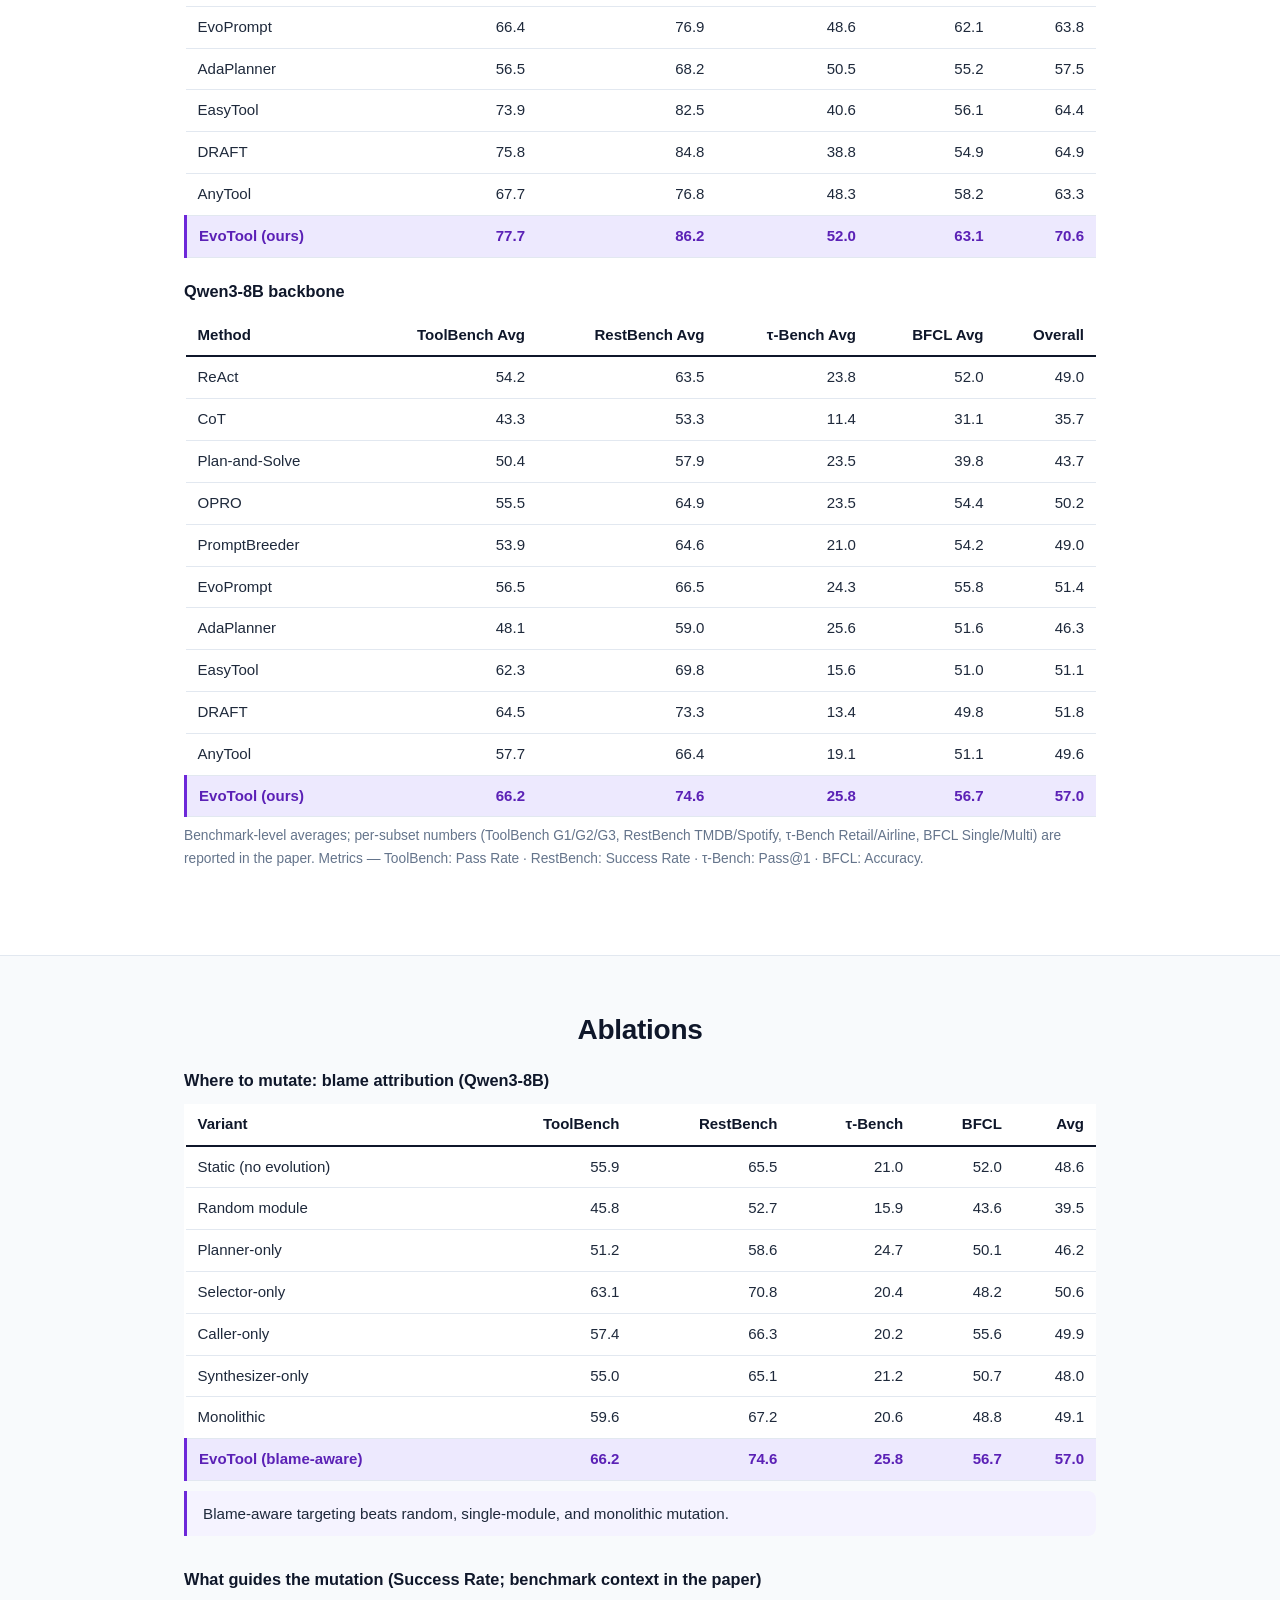
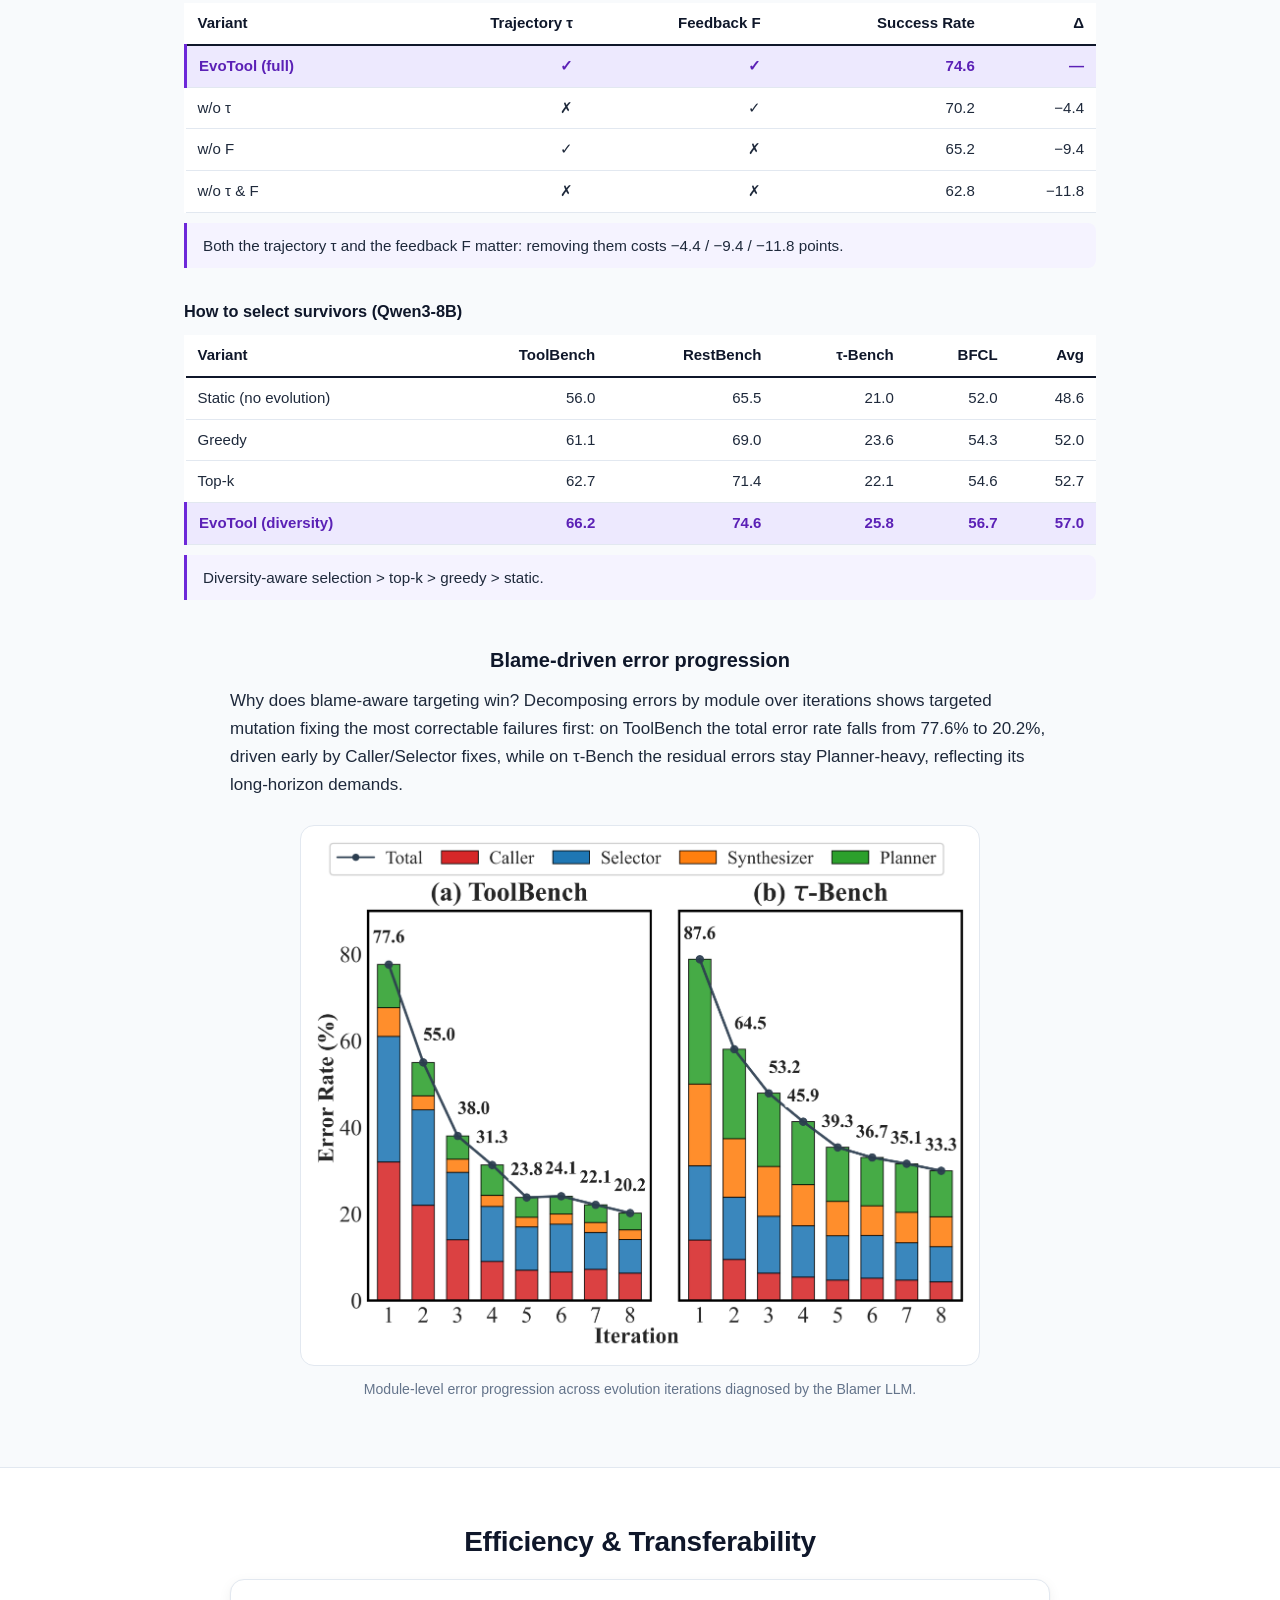
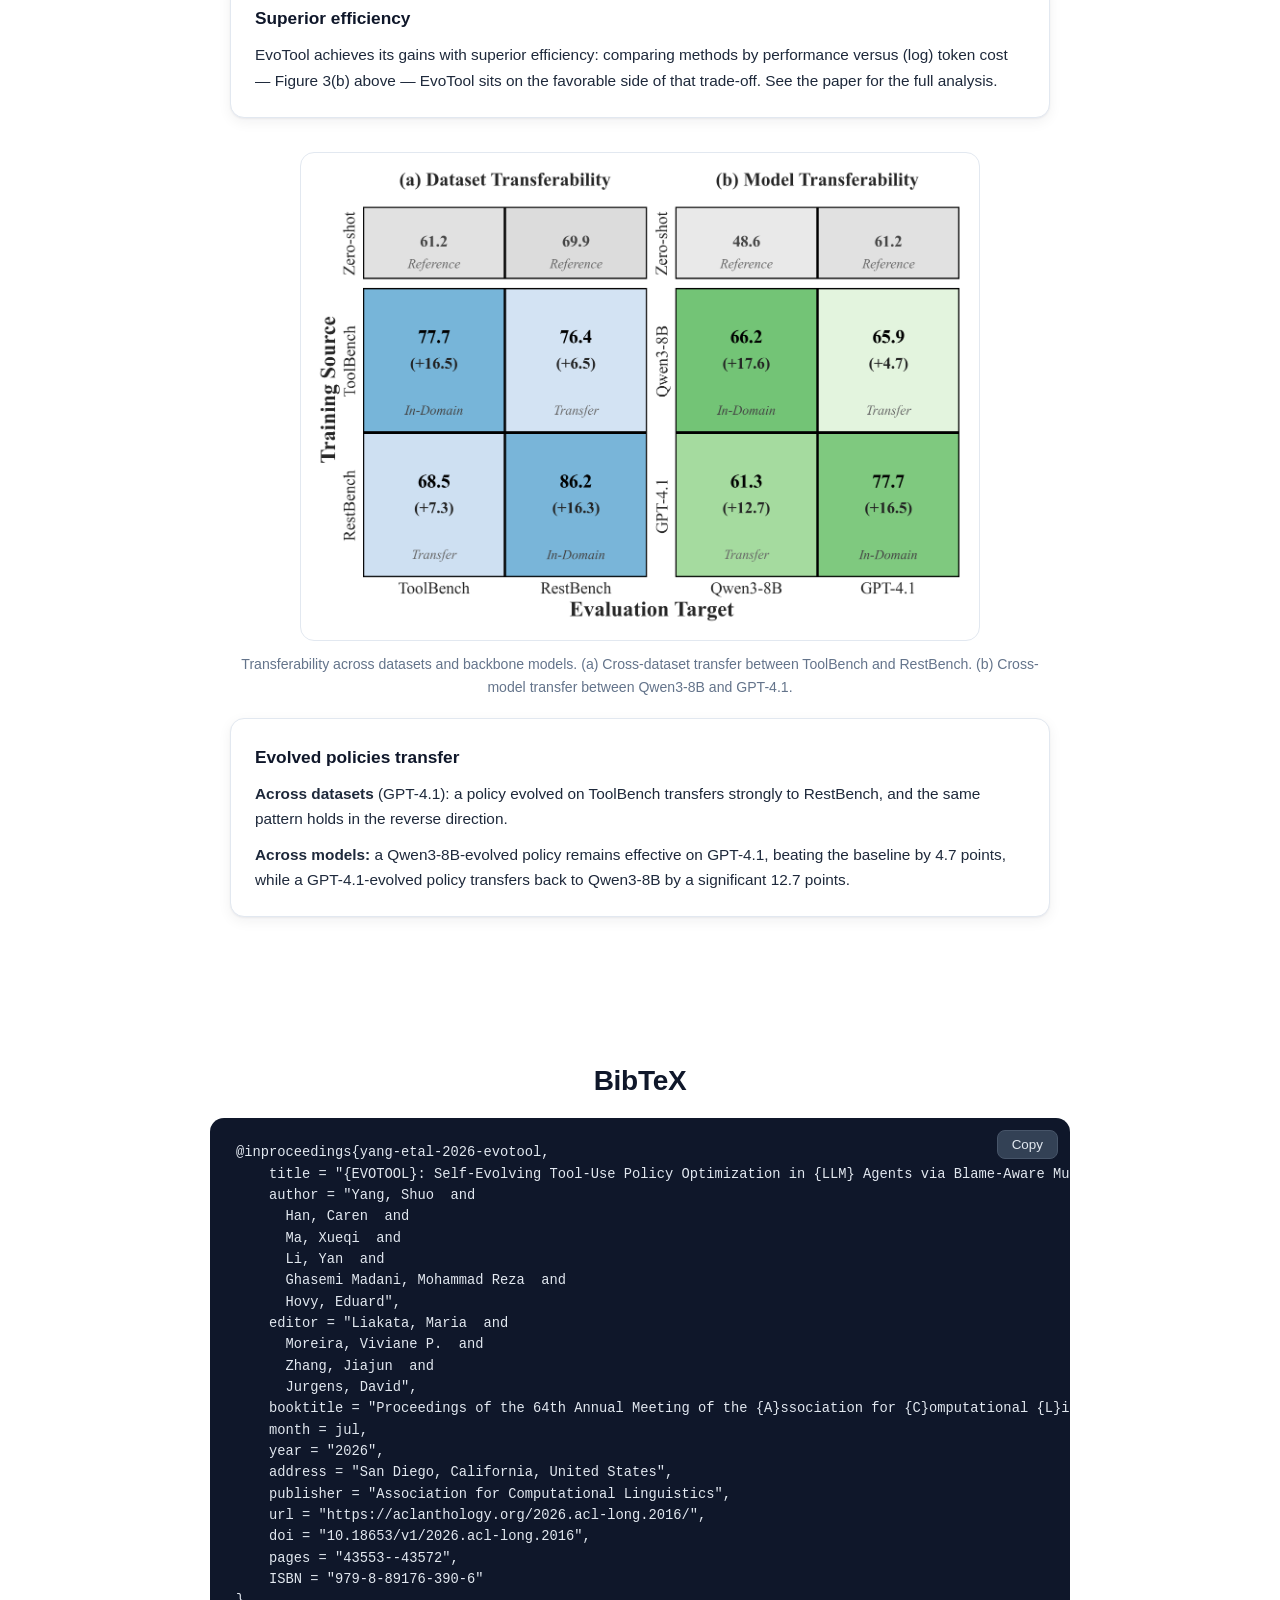
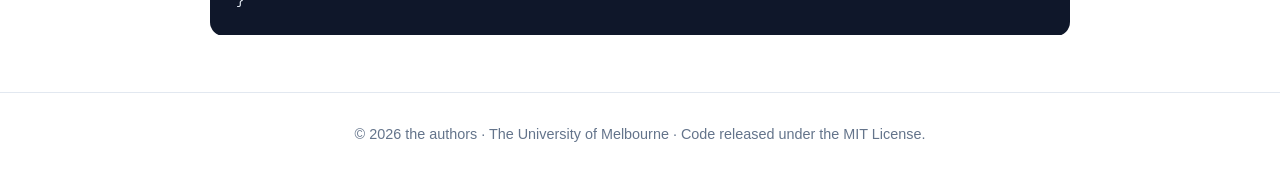
==== commit 300d4298: "Update citation and paper links for ACL 2026 publication" ====
--- a/docs/index.html
+++ b/docs/index.html
@@ -38,7 +38,7 @@
     <p class="affiliation">School of Computing and Information Systems, The University of Melbourne</p>
     <p class="venue"><span class="venue-chip">ACL 2026</span></p>
     <nav class="button-row" aria-label="Paper links">
-      <a class="btn" href="https://arxiv.org/abs/2603.04900" target="_blank" rel="noopener"><svg class="btn-ico" viewBox="0 0 24 24" aria-hidden="true" fill="none" stroke="currentColor" stroke-width="2" stroke-linecap="round" stroke-linejoin="round"><path d="M14 2H6a2 2 0 0 0-2 2v16a2 2 0 0 0 2 2h12a2 2 0 0 0 2-2V8z"/><polyline points="14 2 14 8 20 8"/></svg>arXiv</a>
+      <a class="btn" href="https://aclanthology.org/2026.acl-long.2016/" target="_blank" rel="noopener"><svg class="btn-ico" viewBox="0 0 24 24" aria-hidden="true" fill="none" stroke="currentColor" stroke-width="2" stroke-linecap="round" stroke-linejoin="round"><path d="M14 2H6a2 2 0 0 0-2 2v16a2 2 0 0 0 2 2h12a2 2 0 0 0 2-2V8z"/><polyline points="14 2 14 8 20 8"/></svg>Paper</a>
       <a class="btn" href="https://github.com/SYang2000/ACL_2026_EvoTool" target="_blank" rel="noopener"><svg class="btn-ico" viewBox="0 0 24 24" aria-hidden="true" fill="none" stroke="currentColor" stroke-width="2" stroke-linecap="round" stroke-linejoin="round"><polyline points="16 18 22 12 16 6"/><polyline points="8 6 2 12 8 18"/></svg>Code</a>
       <a class="btn btn-outline" href="replay.html"><svg class="btn-ico" viewBox="0 0 24 24" aria-hidden="true" fill="currentColor" stroke="none"><polygon points="7 4 20 12 7 20 7 4"/></svg>Interactive Replay</a>
       <a class="btn btn-ghost" href="#bibtex"><svg class="btn-ico" viewBox="0 0 24 24" aria-hidden="true" fill="none" stroke="currentColor" stroke-width="2" stroke-linecap="round" stroke-linejoin="round"><path d="M4 19.5A2.5 2.5 0 0 1 6.5 17H20"/><path d="M6.5 2H20v20H6.5A2.5 2.5 0 0 1 4 19.5v-15A2.5 2.5 0 0 1 6.5 2z"/></svg>BibTeX</a>
@@ -367,14 +367,27 @@
     <h2>BibTeX</h2>
     <div class="bibtex-box reveal">
       <button class="copy-btn" id="copy-btn" type="button">Copy</button>
-      <pre id="bibtex-text">@misc{yang2026evotool,
-  title   = {EvoTool: Self-Evolving Tool-Use Policy Optimization in LLM Agents via Blame-Aware Mutation and Diversity-Aware Selection},
-  author  = {Shuo Yang and Soyeon Caren Han and Xueqi Ma and Yan Li and Mohammad Reza {Ghasemi Madani} and Eduard Hovy},
-  year    = {2026},
-  eprint  = {2603.04900},
-  archivePrefix = {arXiv},
-  primaryClass  = {cs.AI},
-  url     = {https://arxiv.org/abs/2603.04900}
+      <pre id="bibtex-text">@inproceedings{yang-etal-2026-evotool,
+    title = "{EVOTOOL}: Self-Evolving Tool-Use Policy Optimization in {LLM} Agents via Blame-Aware Mutation and Diversity-Aware Selection",
+    author = "Yang, Shuo  and
+      Han, Caren  and
+      Ma, Xueqi  and
+      Li, Yan  and
+      Ghasemi Madani, Mohammad Reza  and
+      Hovy, Eduard",
+    editor = "Liakata, Maria  and
+      Moreira, Viviane P.  and
+      Zhang, Jiajun  and
+      Jurgens, David",
+    booktitle = "Proceedings of the 64th Annual Meeting of the {A}ssociation for {C}omputational {L}inguistics (Volume 1: Long Papers)",
+    month = jul,
+    year = "2026",
+    address = "San Diego, California, United States",
+    publisher = "Association for Computational Linguistics",
+    url = "https://aclanthology.org/2026.acl-long.2016/",
+    doi = "10.18653/v1/2026.acl-long.2016",
+    pages = "43553--43572",
+    ISBN = "979-8-89176-390-6"
 }</pre>
     </div>
   </div>
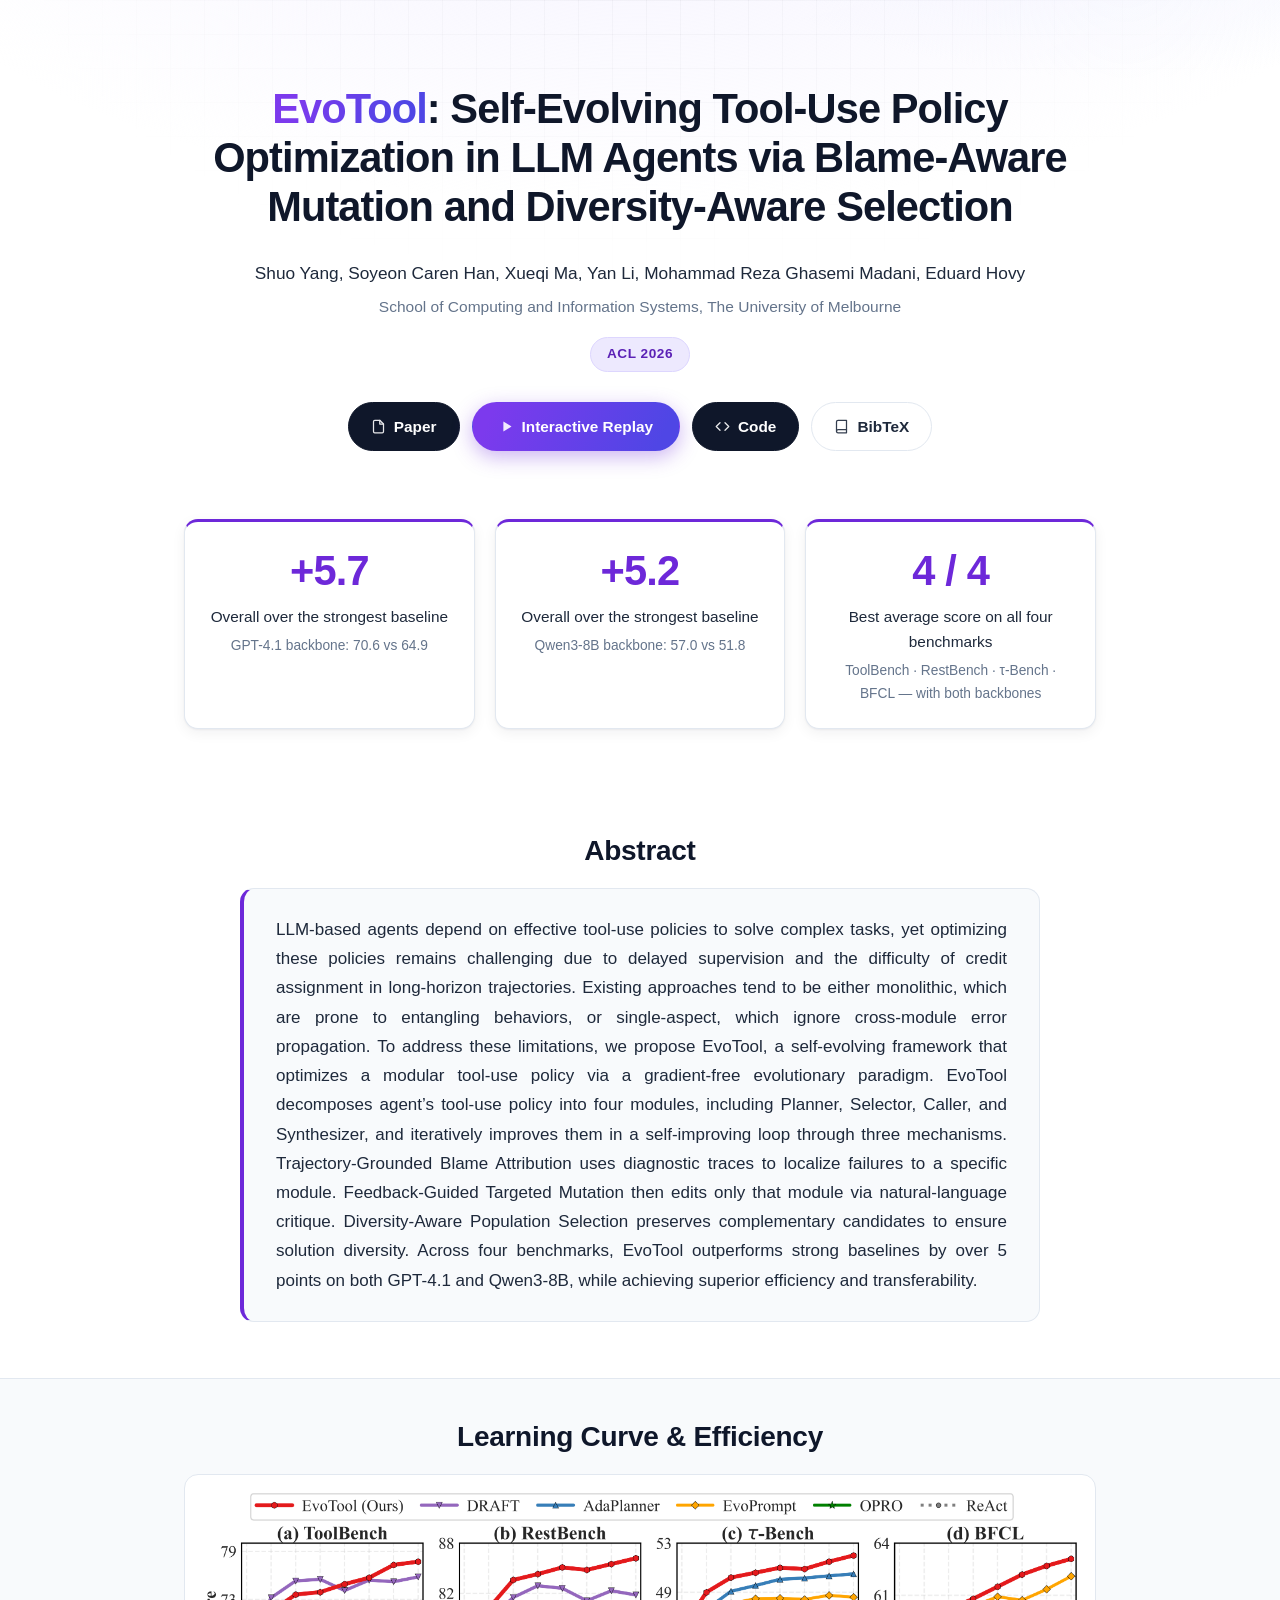
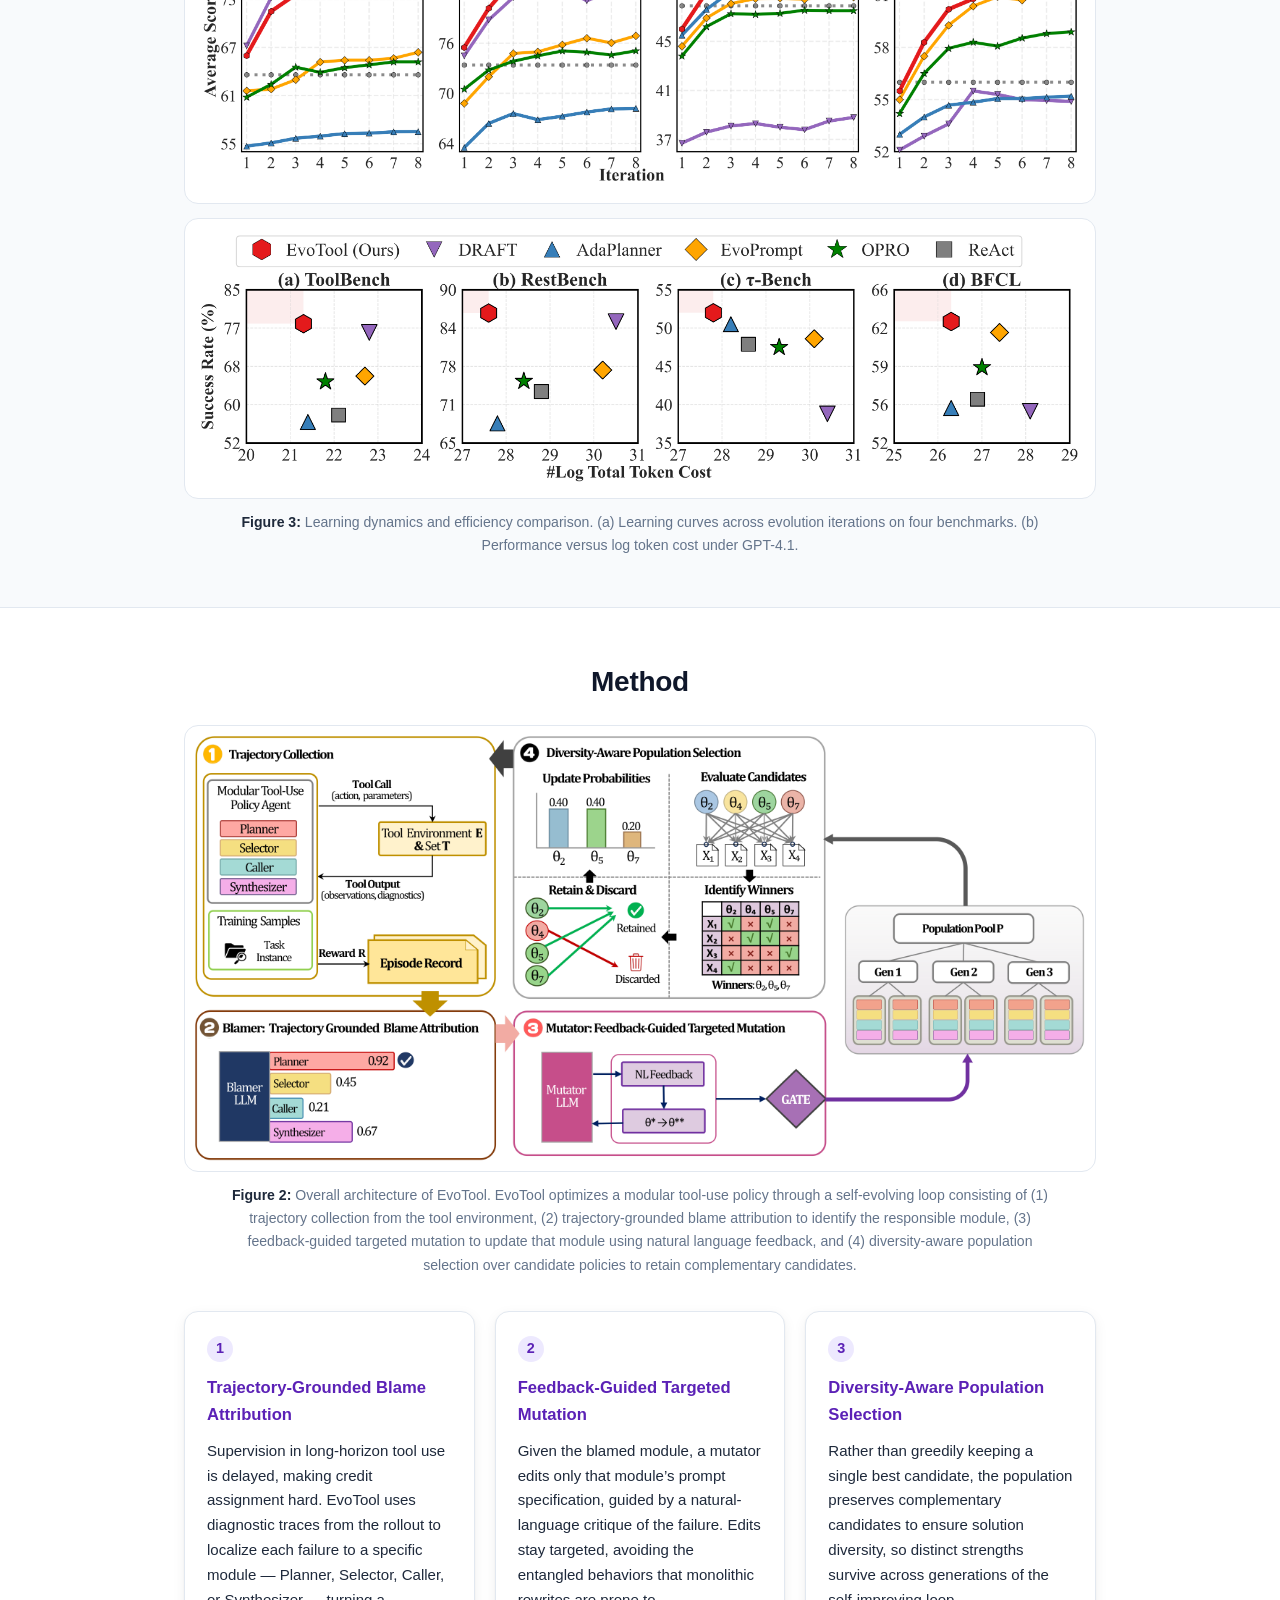
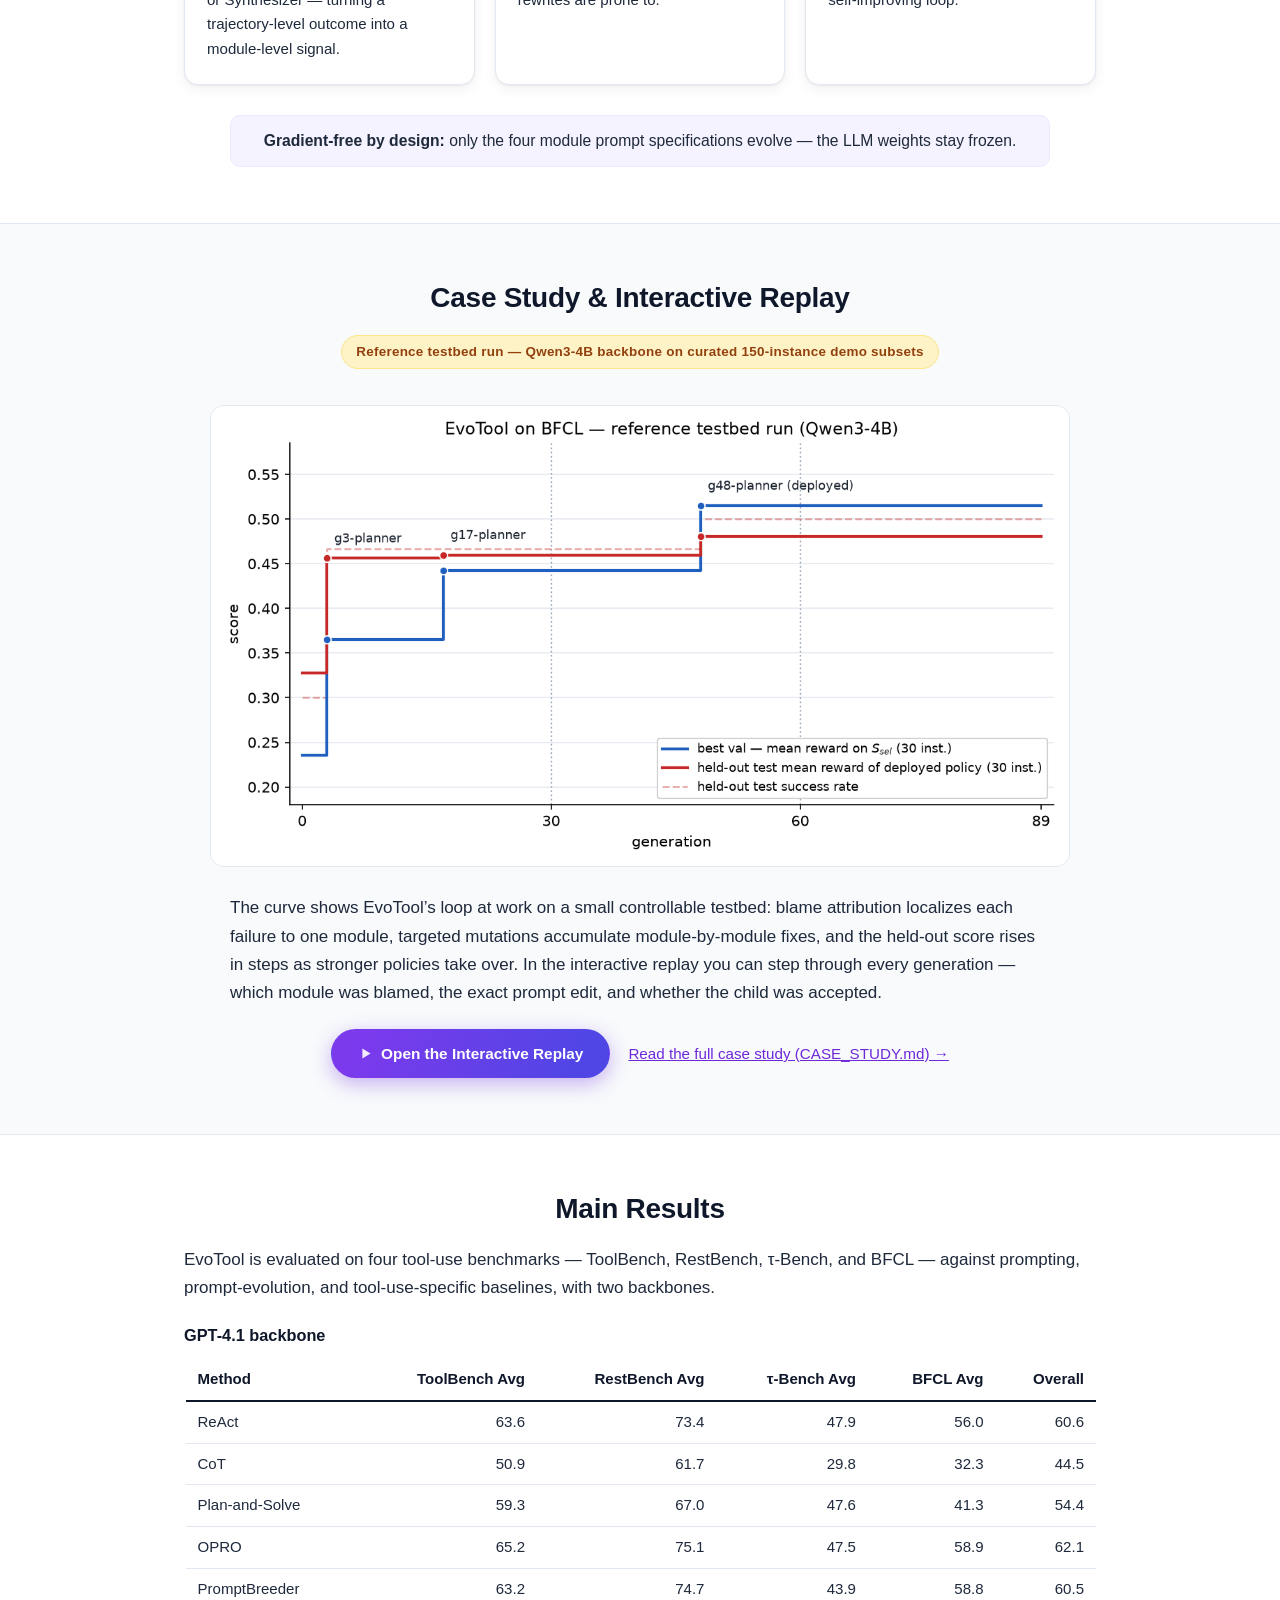
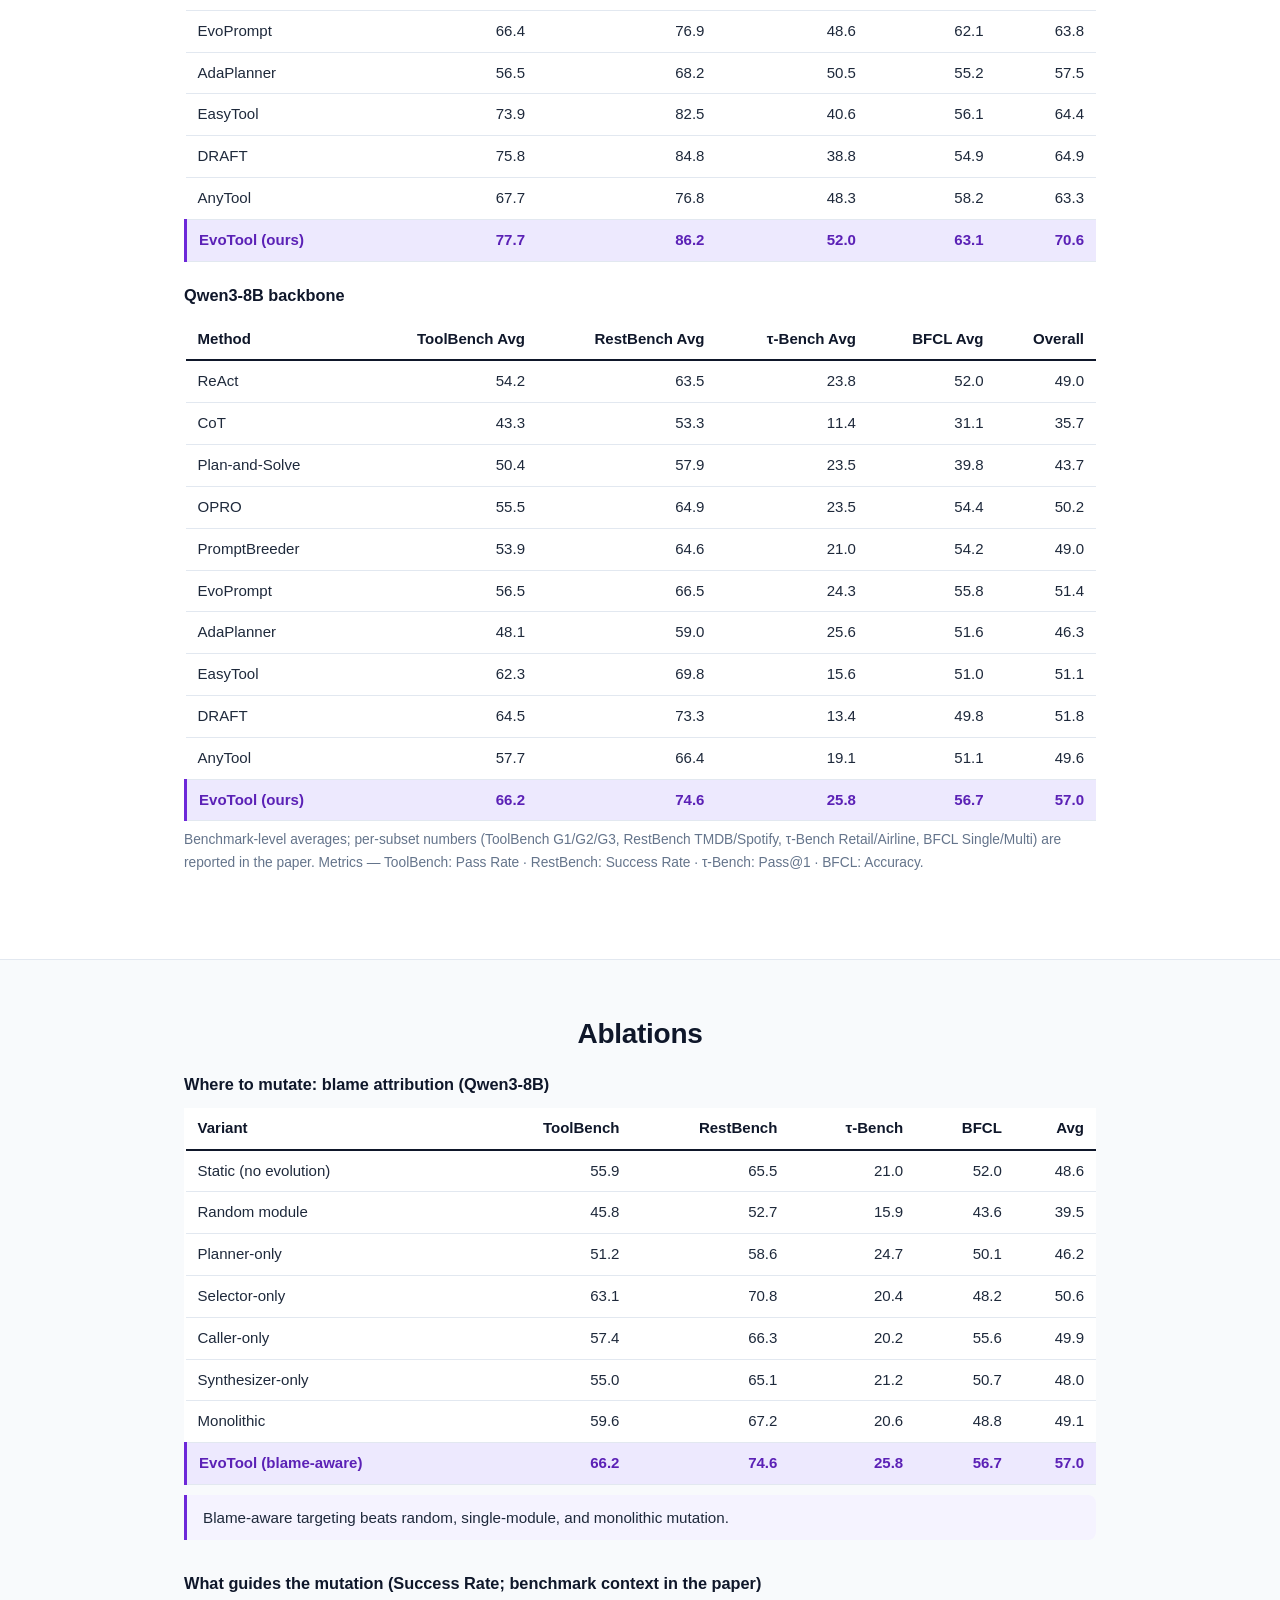
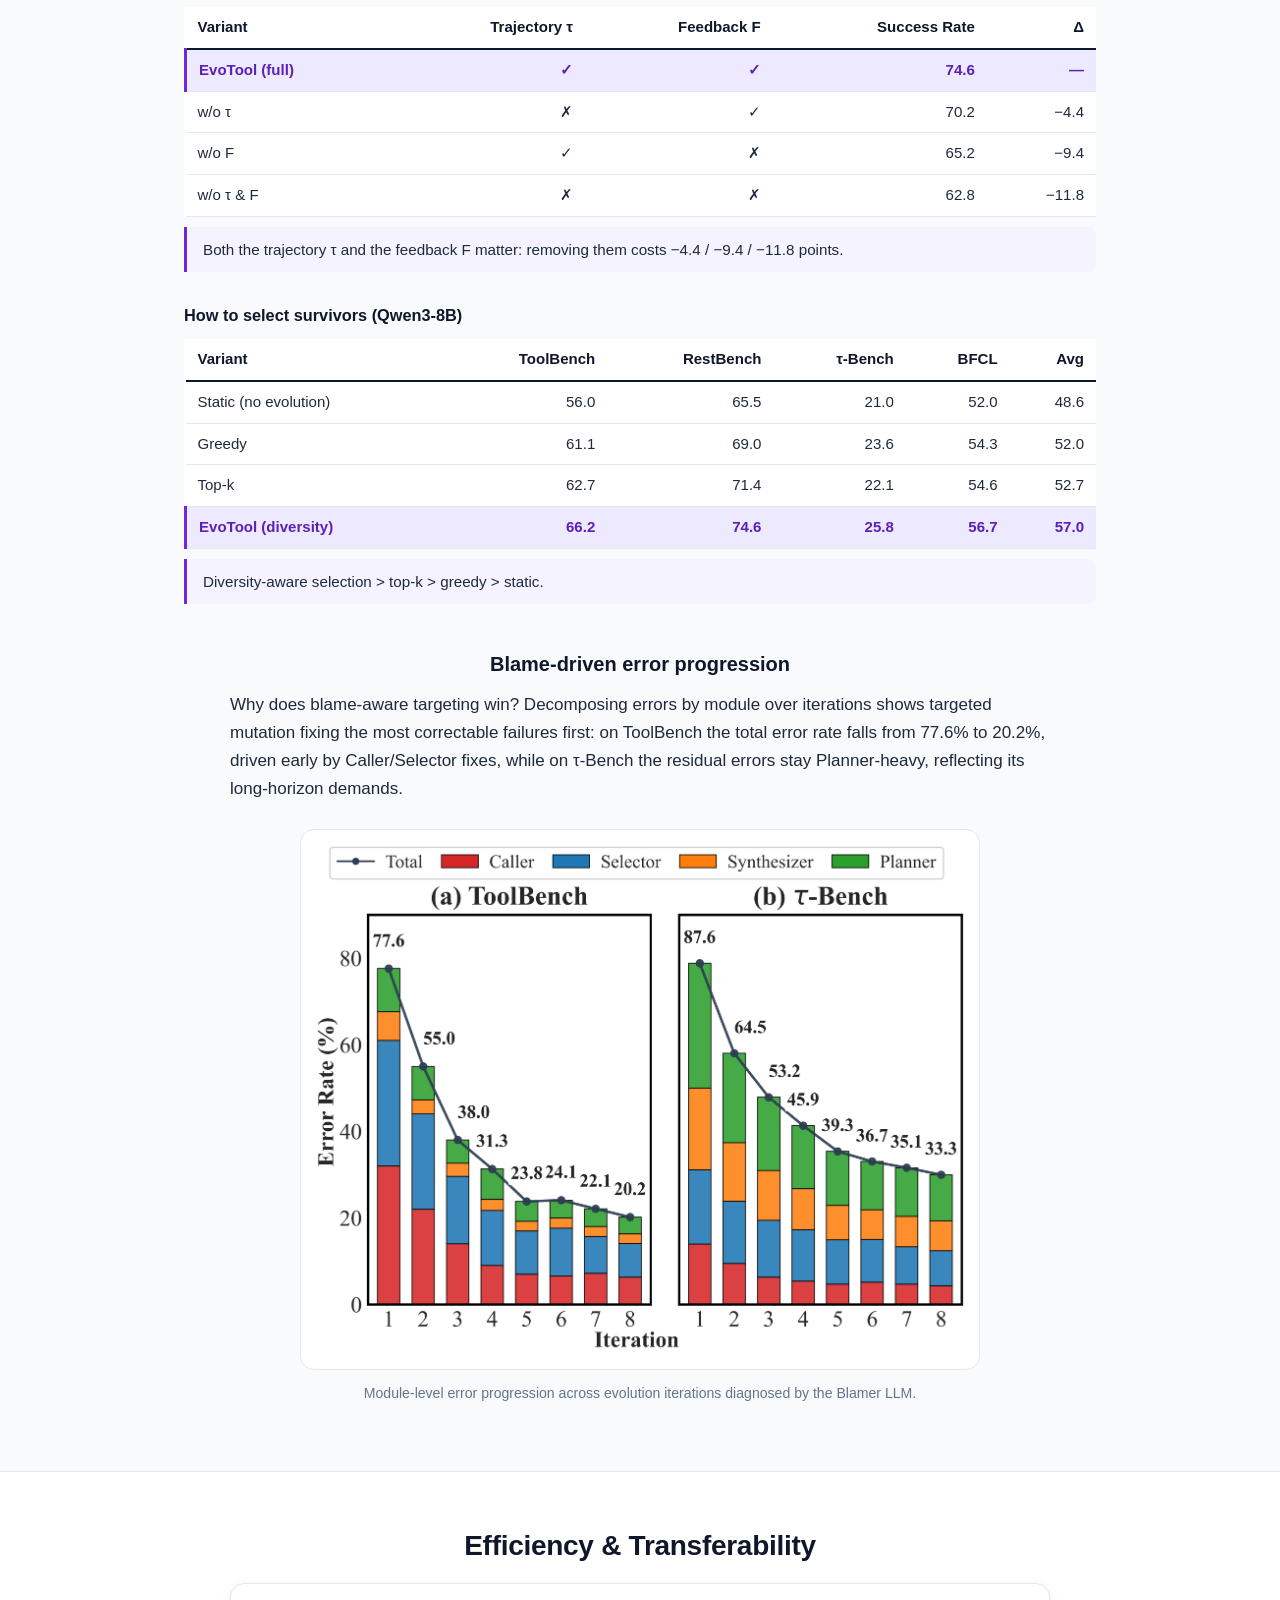
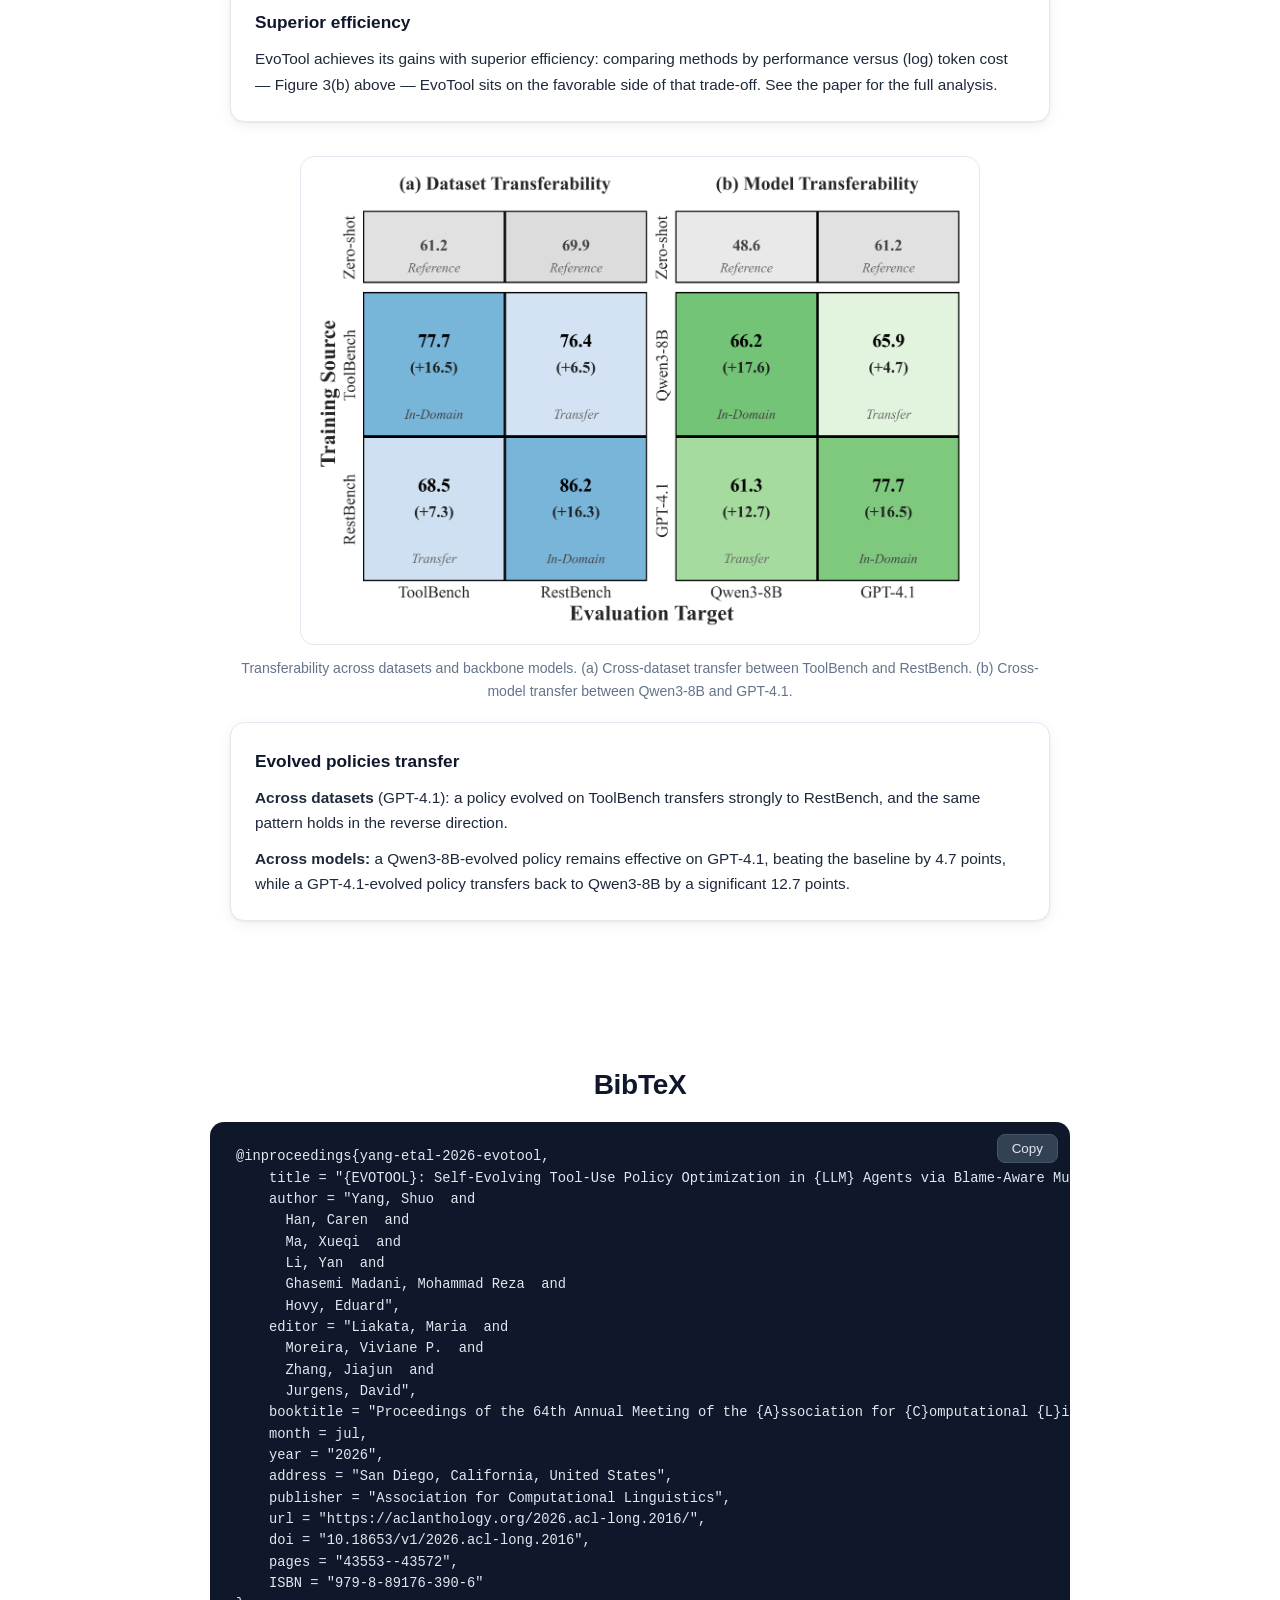
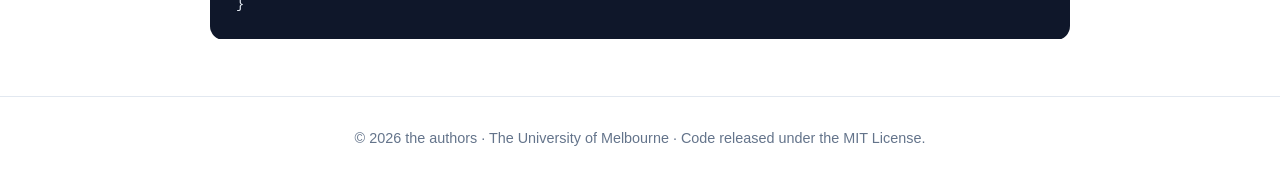
==== commit 638630c5: "Highlight the Interactive Replay button" ====
--- a/docs/index.html
+++ b/docs/index.html
@@ -39,8 +39,8 @@
     <p class="venue"><span class="venue-chip">ACL 2026</span></p>
     <nav class="button-row" aria-label="Paper links">
       <a class="btn" href="https://aclanthology.org/2026.acl-long.2016/" target="_blank" rel="noopener"><svg class="btn-ico" viewBox="0 0 24 24" aria-hidden="true" fill="none" stroke="currentColor" stroke-width="2" stroke-linecap="round" stroke-linejoin="round"><path d="M14 2H6a2 2 0 0 0-2 2v16a2 2 0 0 0 2 2h12a2 2 0 0 0 2-2V8z"/><polyline points="14 2 14 8 20 8"/></svg>Paper</a>
+      <a class="btn btn-replay" href="replay.html"><svg class="btn-ico" viewBox="0 0 24 24" aria-hidden="true" fill="currentColor" stroke="none"><polygon points="7 4 20 12 7 20 7 4"/></svg>Interactive Replay</a>
       <a class="btn" href="https://github.com/SYang2000/ACL_2026_EvoTool" target="_blank" rel="noopener"><svg class="btn-ico" viewBox="0 0 24 24" aria-hidden="true" fill="none" stroke="currentColor" stroke-width="2" stroke-linecap="round" stroke-linejoin="round"><polyline points="16 18 22 12 16 6"/><polyline points="8 6 2 12 8 18"/></svg>Code</a>
-      <a class="btn btn-outline" href="replay.html"><svg class="btn-ico" viewBox="0 0 24 24" aria-hidden="true" fill="currentColor" stroke="none"><polygon points="7 4 20 12 7 20 7 4"/></svg>Interactive Replay</a>
       <a class="btn btn-ghost" href="#bibtex"><svg class="btn-ico" viewBox="0 0 24 24" aria-hidden="true" fill="none" stroke="currentColor" stroke-width="2" stroke-linecap="round" stroke-linejoin="round"><path d="M4 19.5A2.5 2.5 0 0 1 6.5 17H20"/><path d="M6.5 2H20v20H6.5A2.5 2.5 0 0 1 4 19.5v-15A2.5 2.5 0 0 1 6.5 2z"/></svg>BibTeX</a>
     </nav>
   </div>
@@ -179,7 +179,7 @@
       the child was accepted.
     </p>
     <div class="case-actions reveal">
-      <a class="btn btn-accent" href="replay.html"><svg class="btn-ico" viewBox="0 0 24 24" aria-hidden="true" fill="currentColor" stroke="none"><polygon points="7 4 20 12 7 20 7 4"/></svg>Open the Interactive Replay</a>
+      <a class="btn btn-replay" href="replay.html"><svg class="btn-ico" viewBox="0 0 24 24" aria-hidden="true" fill="currentColor" stroke="none"><polygon points="7 4 20 12 7 20 7 4"/></svg>Open the Interactive Replay</a>
       <a class="aux-link" href="https://github.com/SYang2000/ACL_2026_EvoTool/blob/main/CASE_STUDY.md" target="_blank" rel="noopener">Read the full case study (CASE_STUDY.md) &#8594;</a>
     </div>
   </div>
--- a/docs/static/style.css
+++ b/docs/static/style.css
@@ -264,6 +264,28 @@
   color: var(--ink);
   border-color: var(--border);
 }
+/* Interactive Replay — the standout button (our differentiator) */
+.btn-replay {
+  background: linear-gradient(115deg, #7c3aed 10%, #4f46e5 90%);
+  border-color: transparent;
+  color: #ffffff;
+  padding: 11px 26px;
+  box-shadow: 0 6px 20px rgba(109, 40, 217, 0.35);
+}
+.btn-replay:hover {
+  background: linear-gradient(115deg, #6d28d9 10%, #4338ca 90%);
+  border-color: transparent;
+  color: #ffffff;
+  transform: translateY(-2px);
+  box-shadow: 0 10px 28px rgba(109, 40, 217, 0.48);
+}
+@keyframes replay-glow {
+  0%, 100% { box-shadow: 0 6px 20px rgba(109, 40, 217, 0.35); }
+  50%      { box-shadow: 0 6px 28px rgba(109, 40, 217, 0.58); }
+}
+html.js .btn-replay { animation: replay-glow 2.8s ease-in-out infinite; }
+html.js .btn-replay:hover { animation: none; }
+
 .btn-ghost:hover {
   background: #ffffff;
   border-color: #cbd5e1;
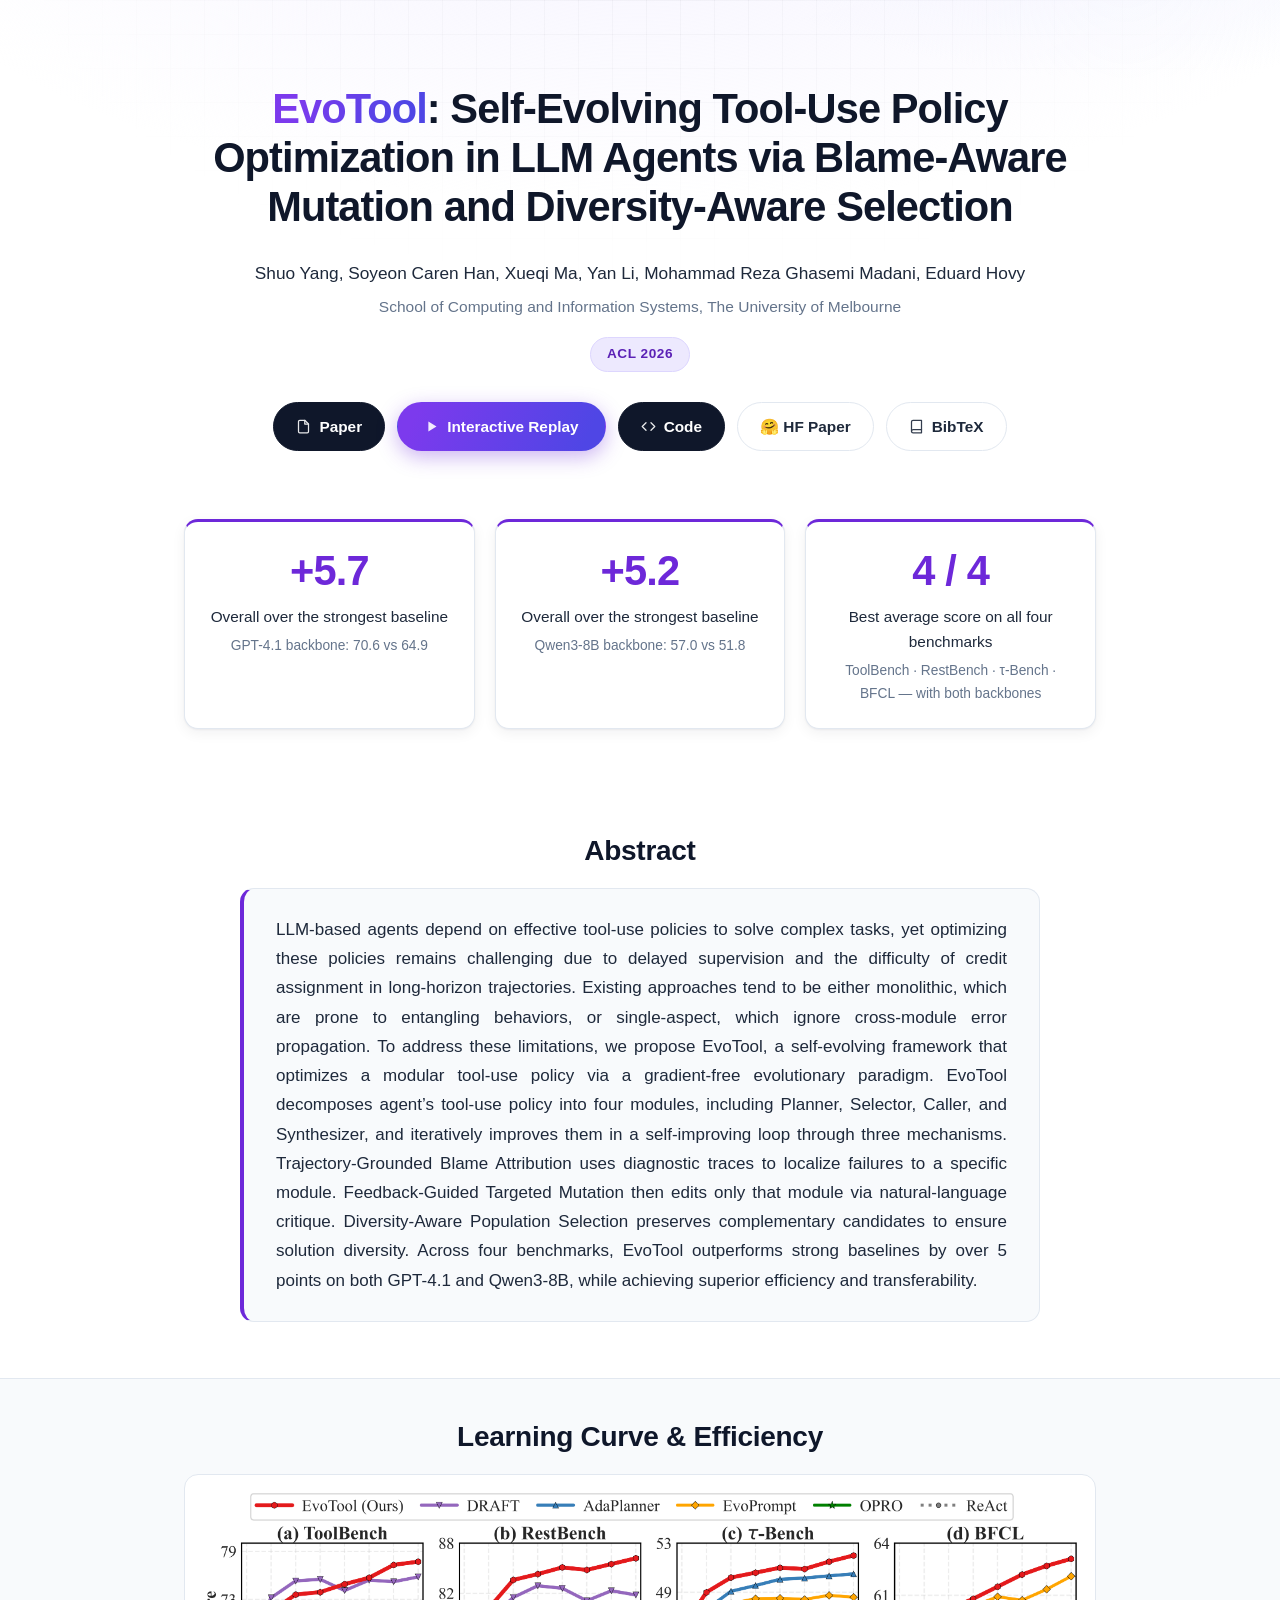
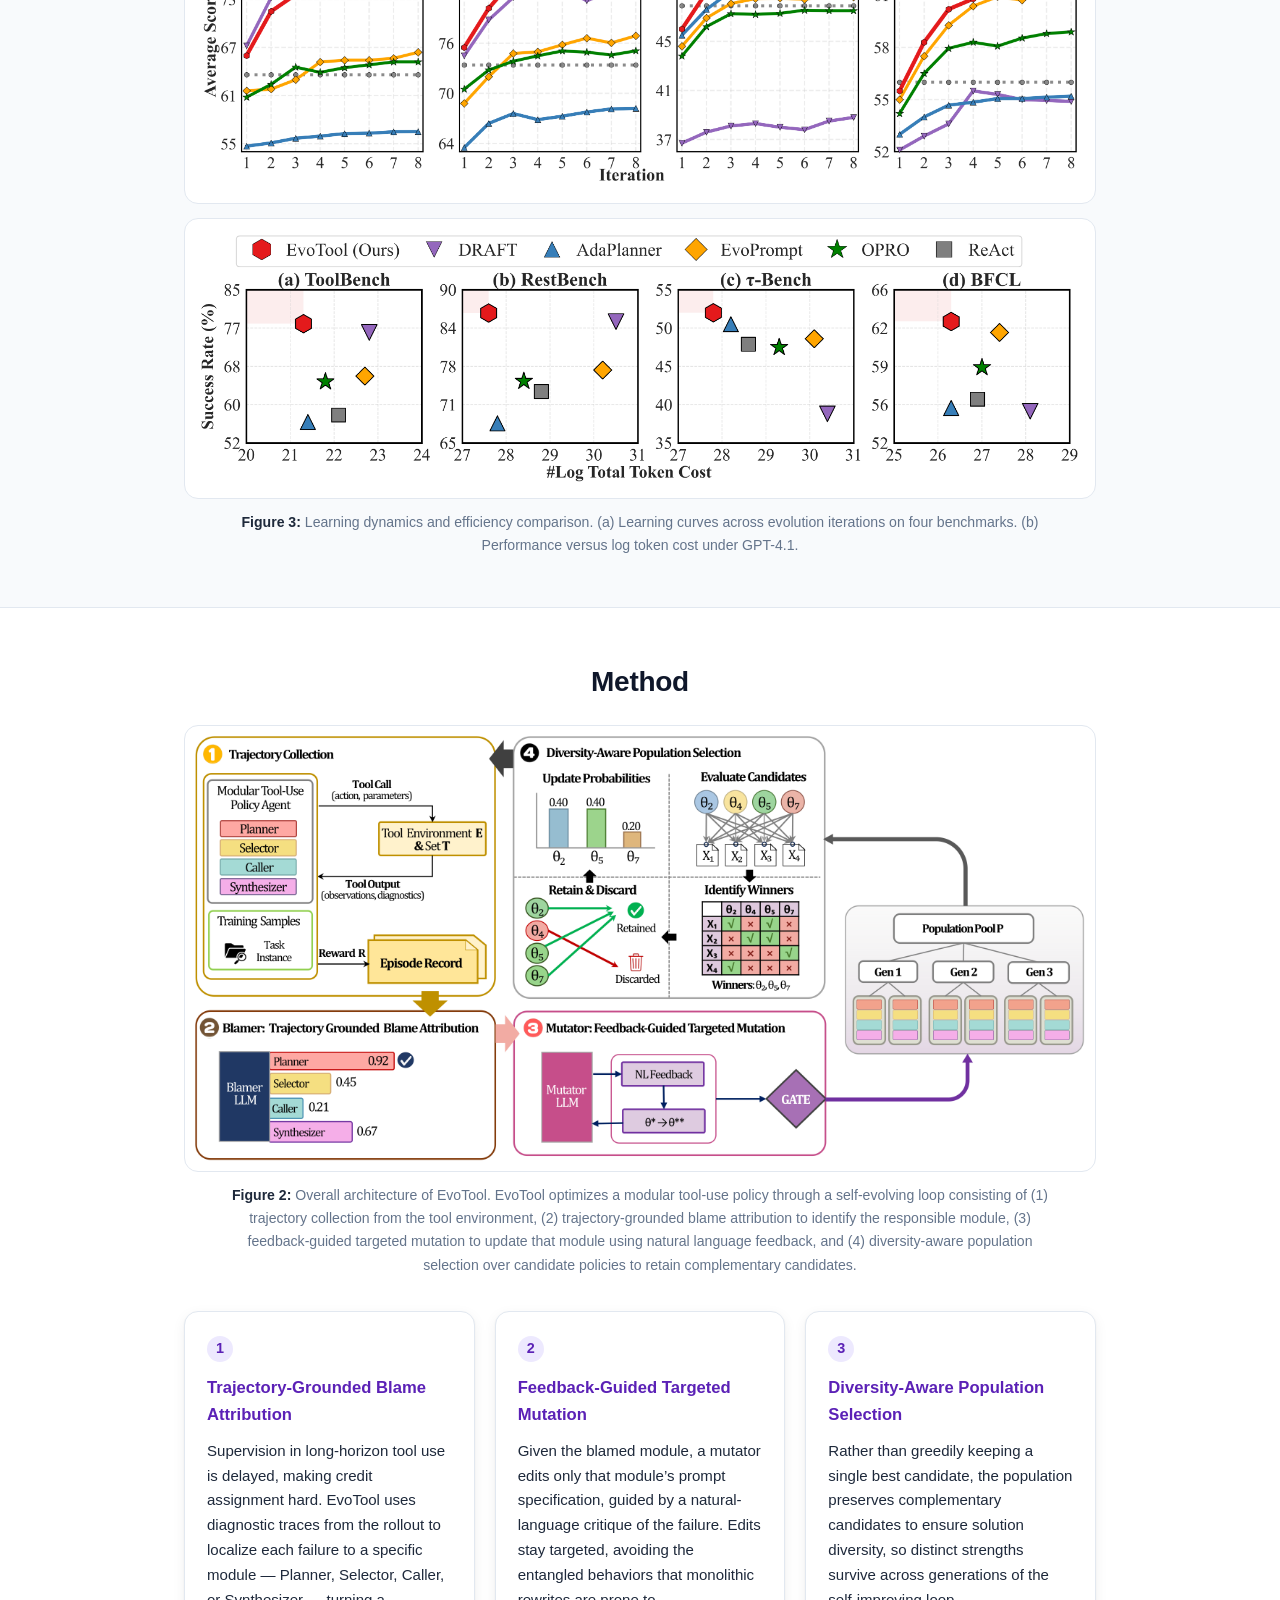
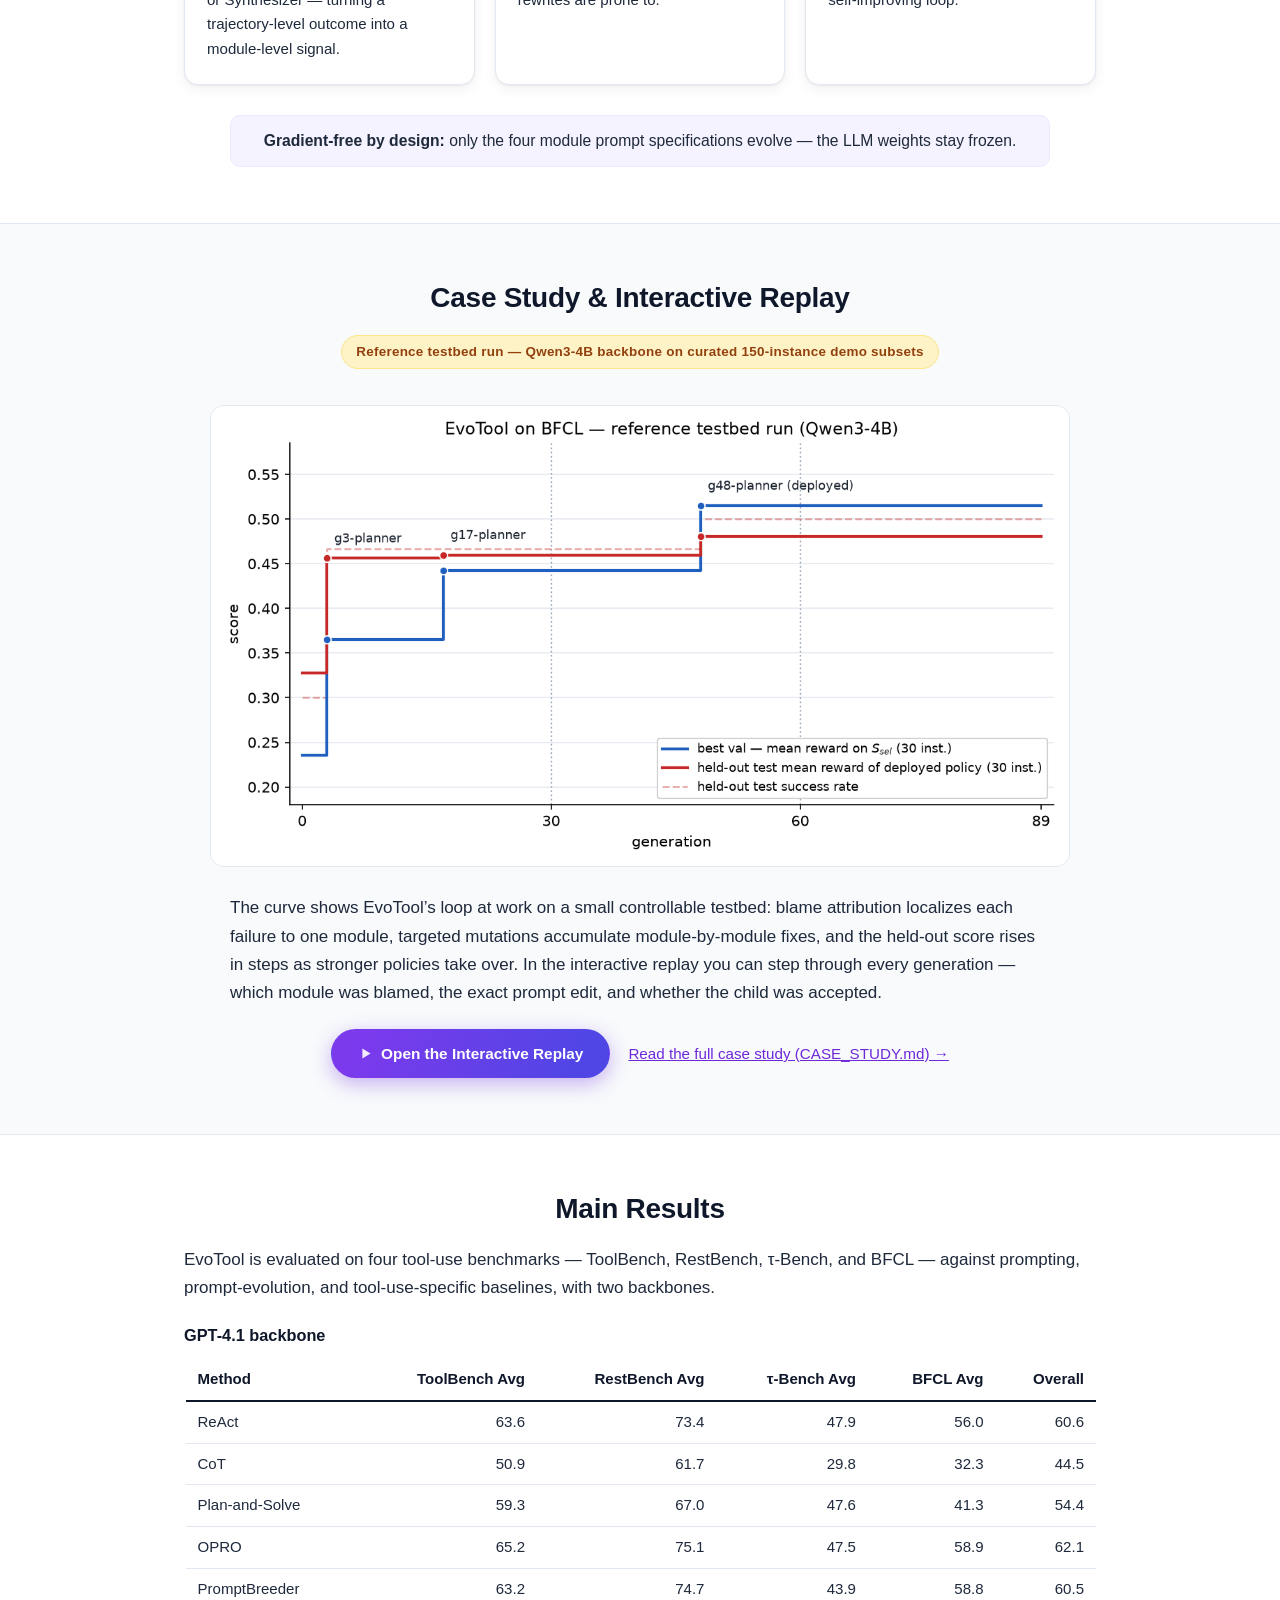
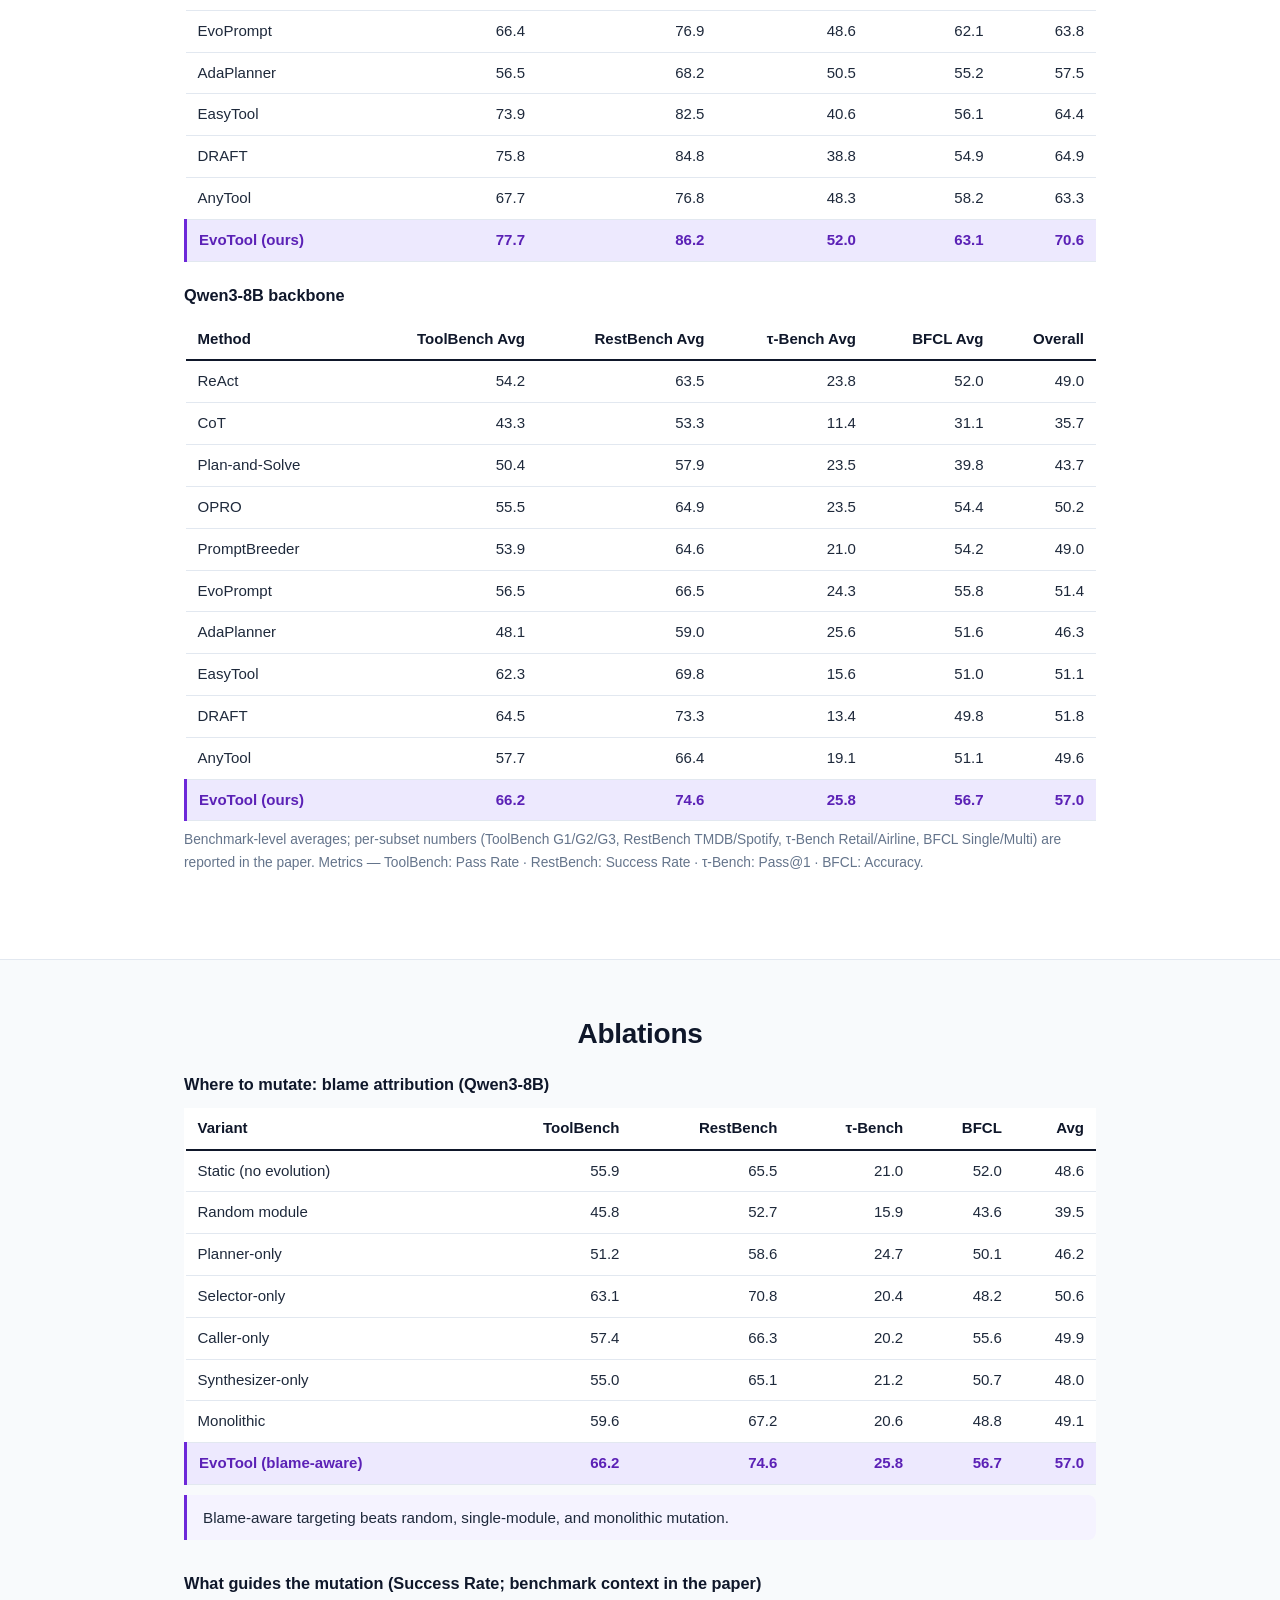
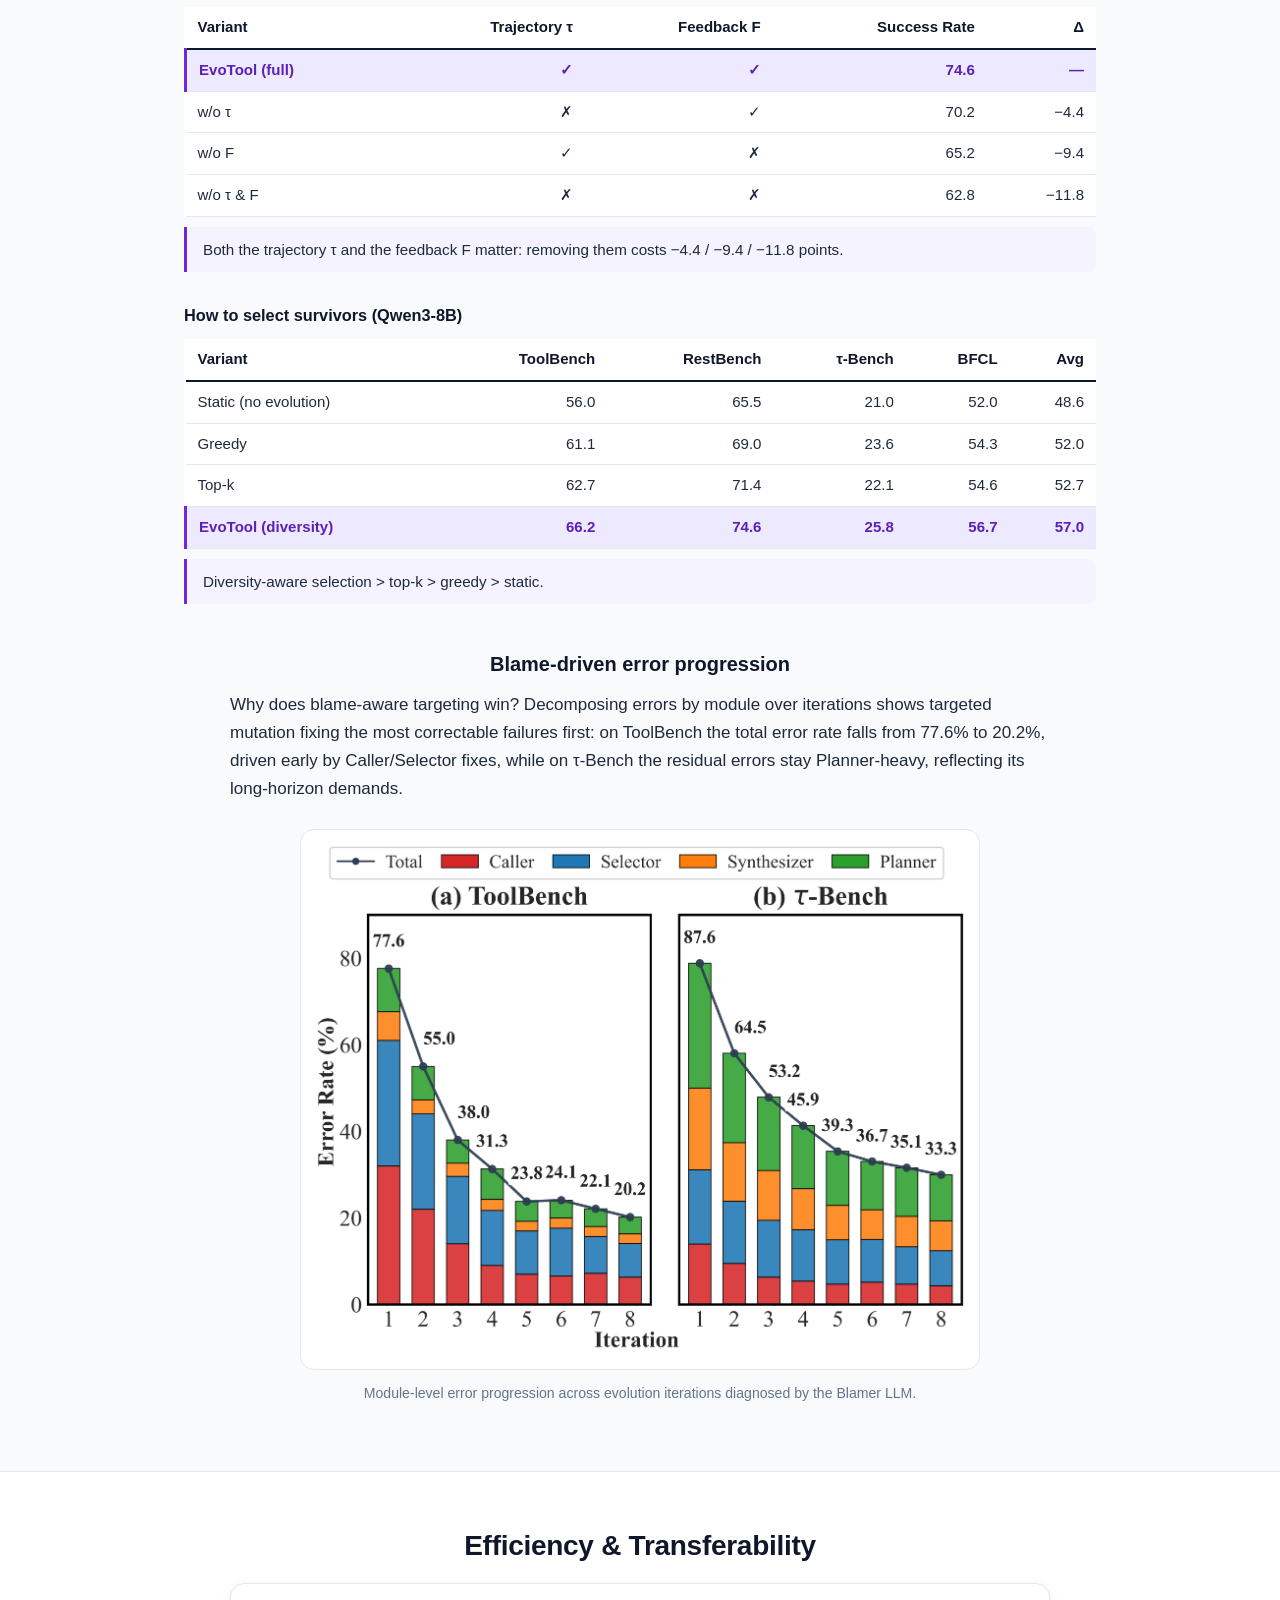
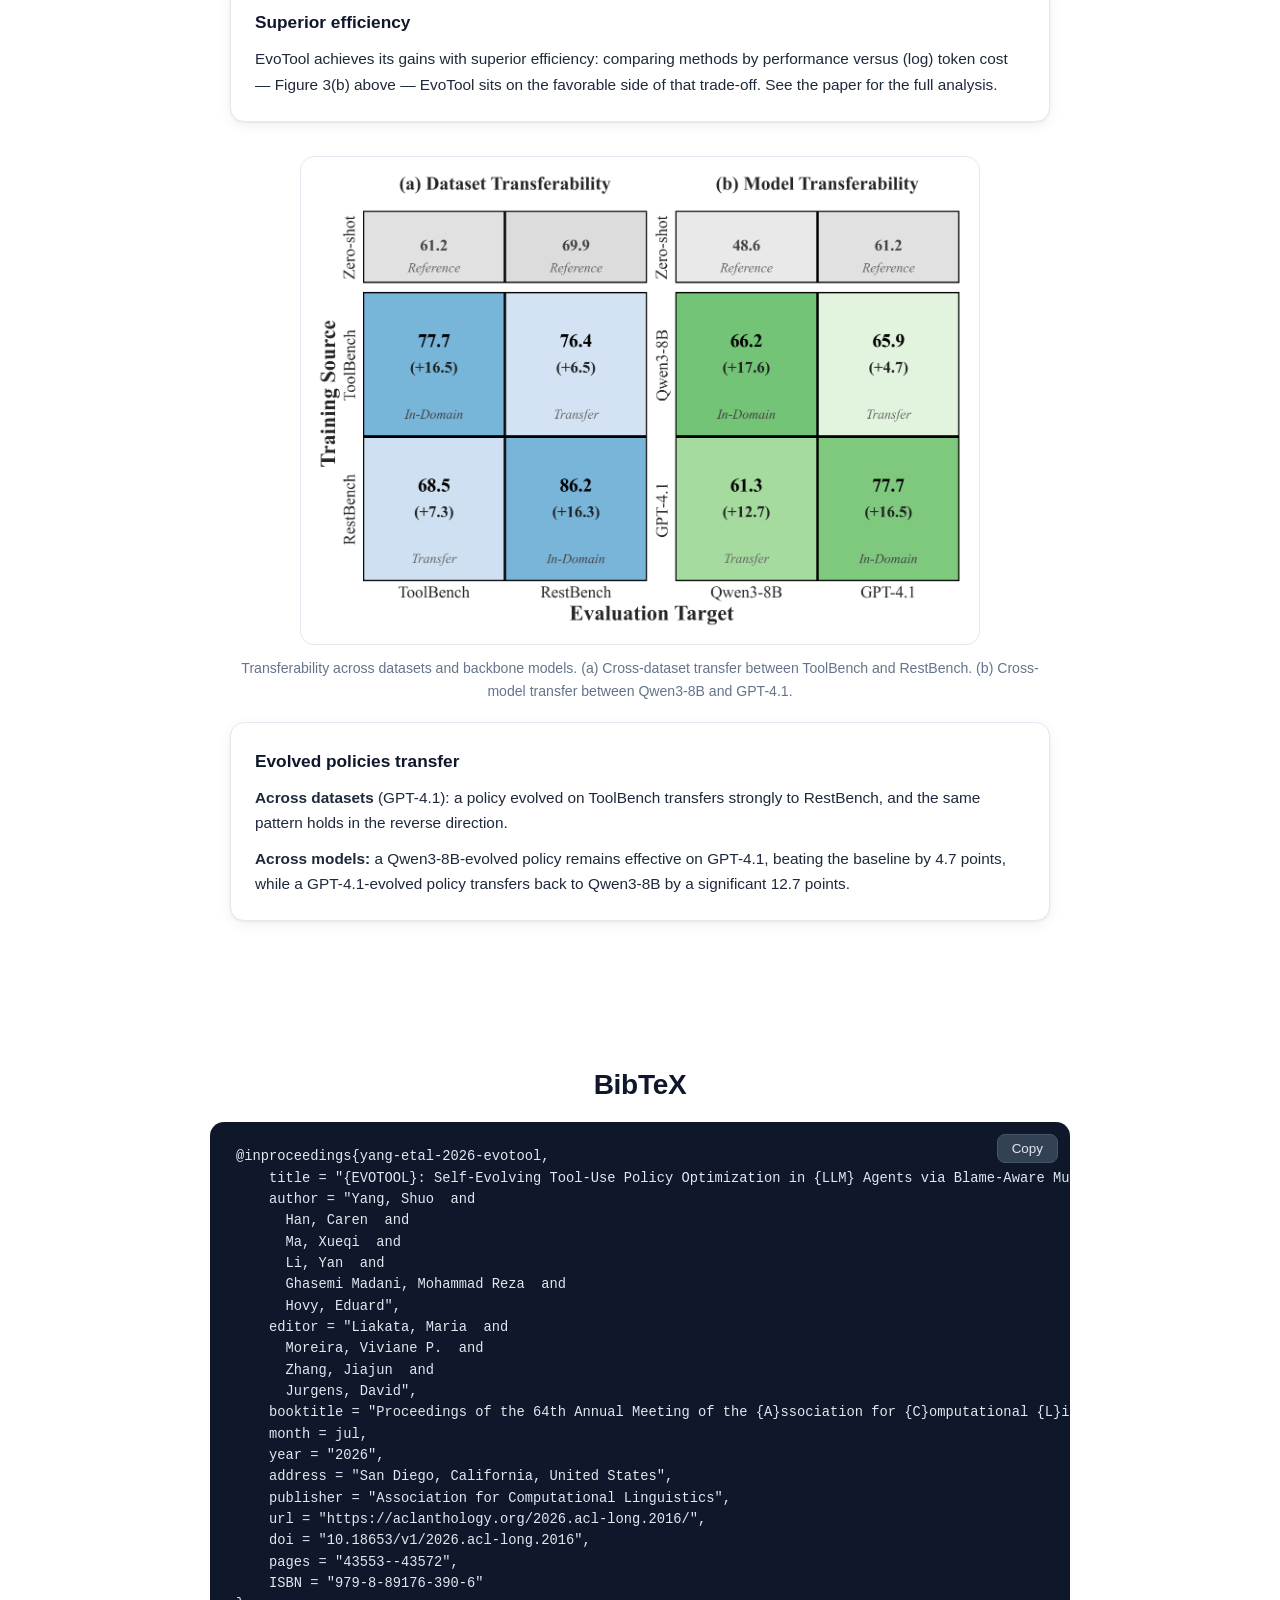
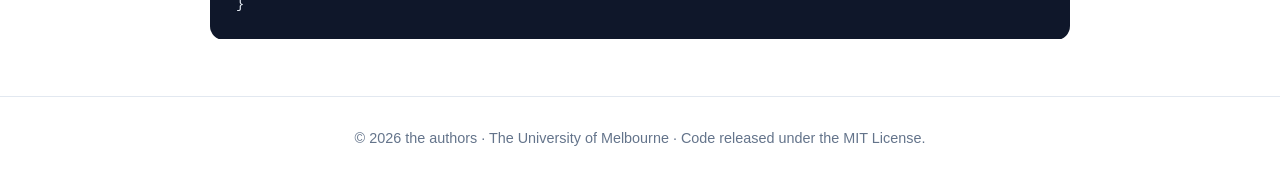
==== commit bf2e4bce: "Add Hugging Face paper links" ====
--- a/docs/index.html
+++ b/docs/index.html
@@ -41,6 +41,7 @@
       <a class="btn" href="https://aclanthology.org/2026.acl-long.2016/" target="_blank" rel="noopener"><svg class="btn-ico" viewBox="0 0 24 24" aria-hidden="true" fill="none" stroke="currentColor" stroke-width="2" stroke-linecap="round" stroke-linejoin="round"><path d="M14 2H6a2 2 0 0 0-2 2v16a2 2 0 0 0 2 2h12a2 2 0 0 0 2-2V8z"/><polyline points="14 2 14 8 20 8"/></svg>Paper</a>
       <a class="btn btn-replay" href="replay.html"><svg class="btn-ico" viewBox="0 0 24 24" aria-hidden="true" fill="currentColor" stroke="none"><polygon points="7 4 20 12 7 20 7 4"/></svg>Interactive Replay</a>
       <a class="btn" href="https://github.com/SYang2000/ACL_2026_EvoTool" target="_blank" rel="noopener"><svg class="btn-ico" viewBox="0 0 24 24" aria-hidden="true" fill="none" stroke="currentColor" stroke-width="2" stroke-linecap="round" stroke-linejoin="round"><polyline points="16 18 22 12 16 6"/><polyline points="8 6 2 12 8 18"/></svg>Code</a>
+      <a class="btn btn-ghost" href="https://huggingface.co/papers/2603.04900" target="_blank" rel="noopener">&#129303; HF Paper</a>
       <a class="btn btn-ghost" href="#bibtex"><svg class="btn-ico" viewBox="0 0 24 24" aria-hidden="true" fill="none" stroke="currentColor" stroke-width="2" stroke-linecap="round" stroke-linejoin="round"><path d="M4 19.5A2.5 2.5 0 0 1 6.5 17H20"/><path d="M6.5 2H20v20H6.5A2.5 2.5 0 0 1 4 19.5v-15A2.5 2.5 0 0 1 6.5 2z"/></svg>BibTeX</a>
     </nav>
   </div>
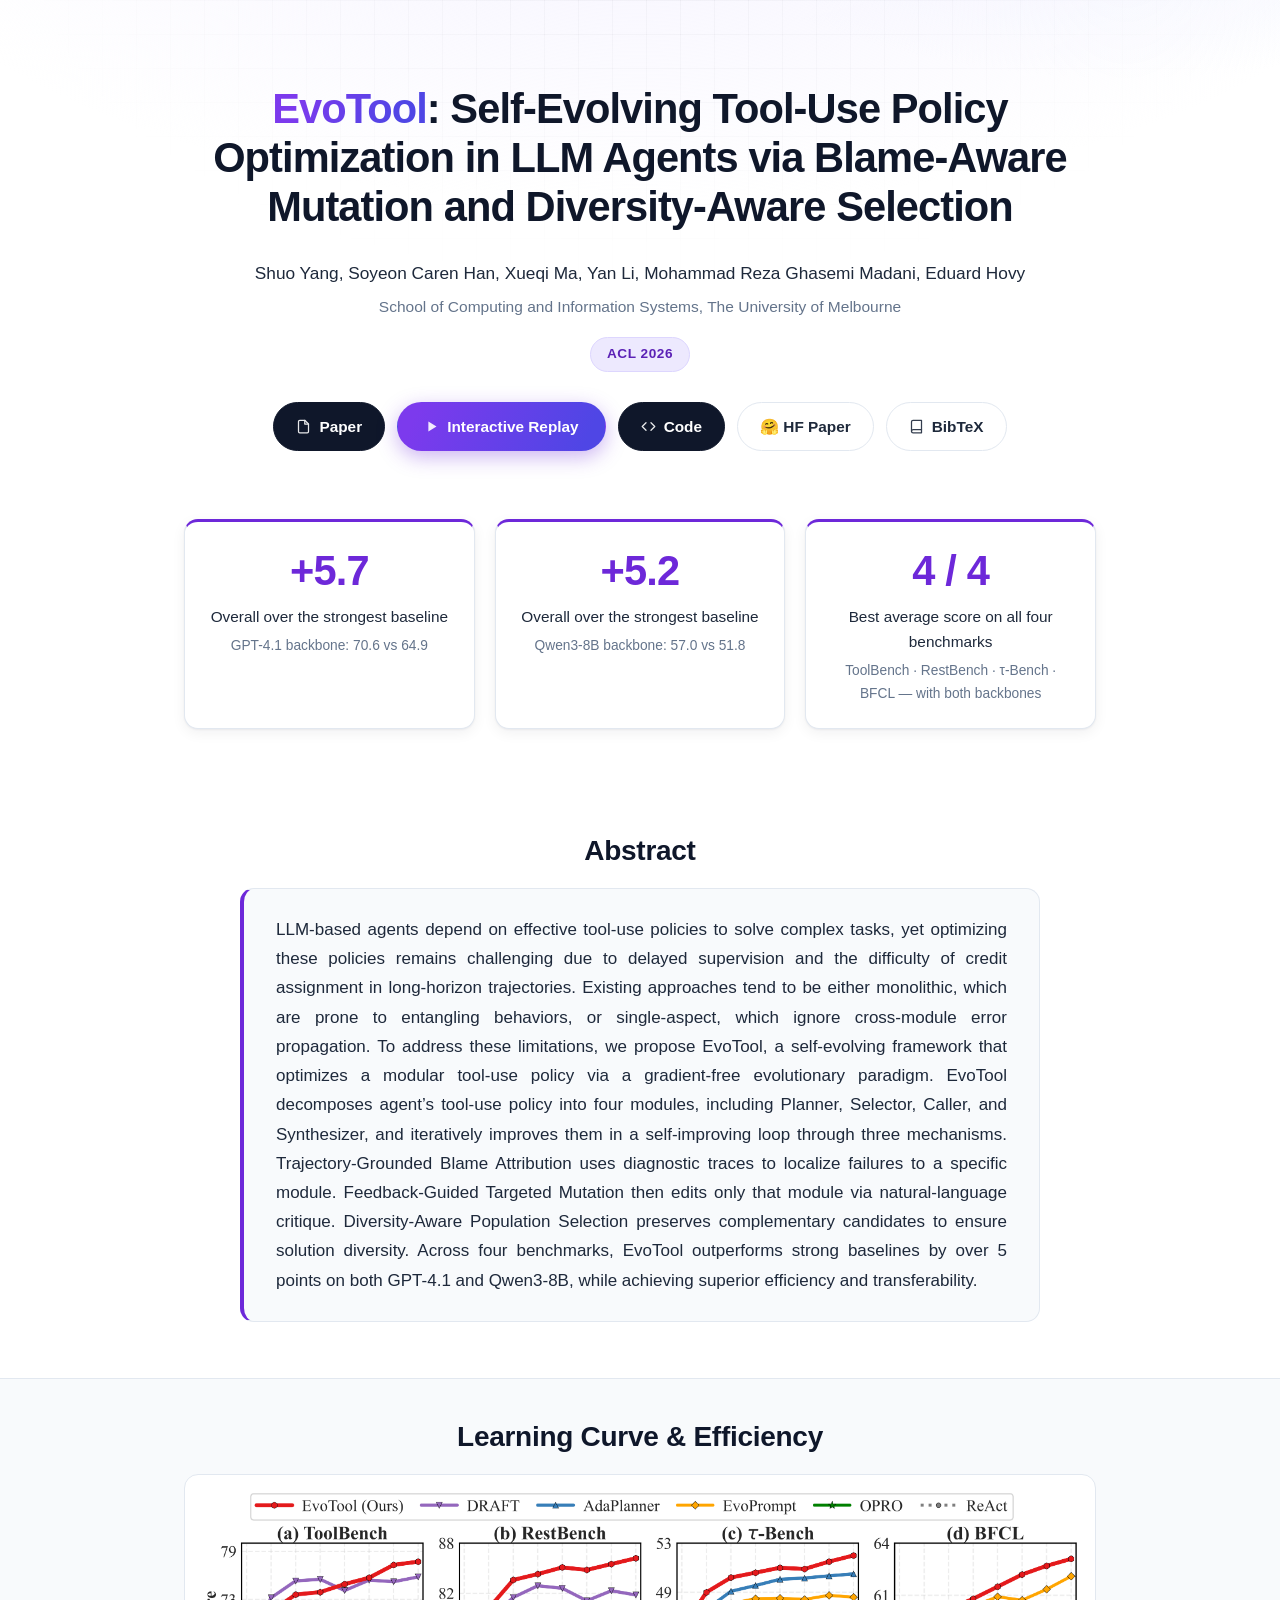
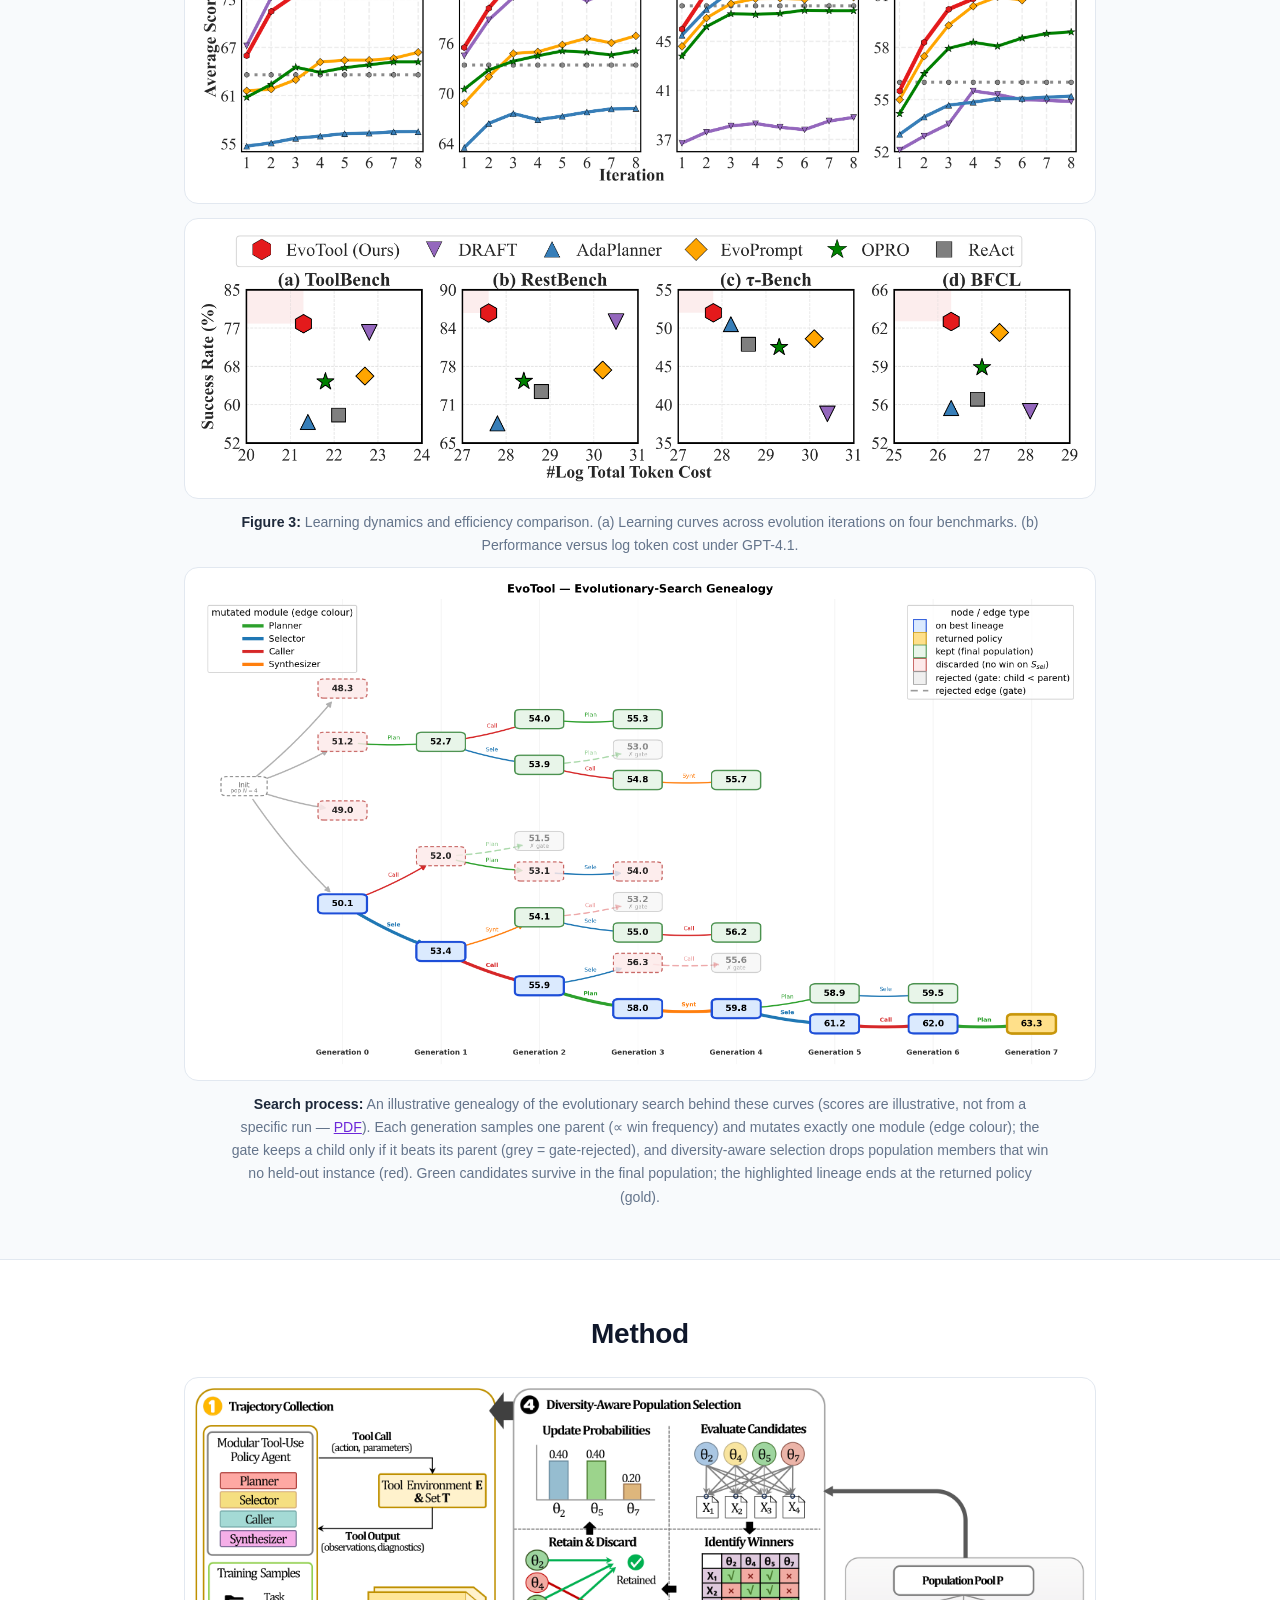
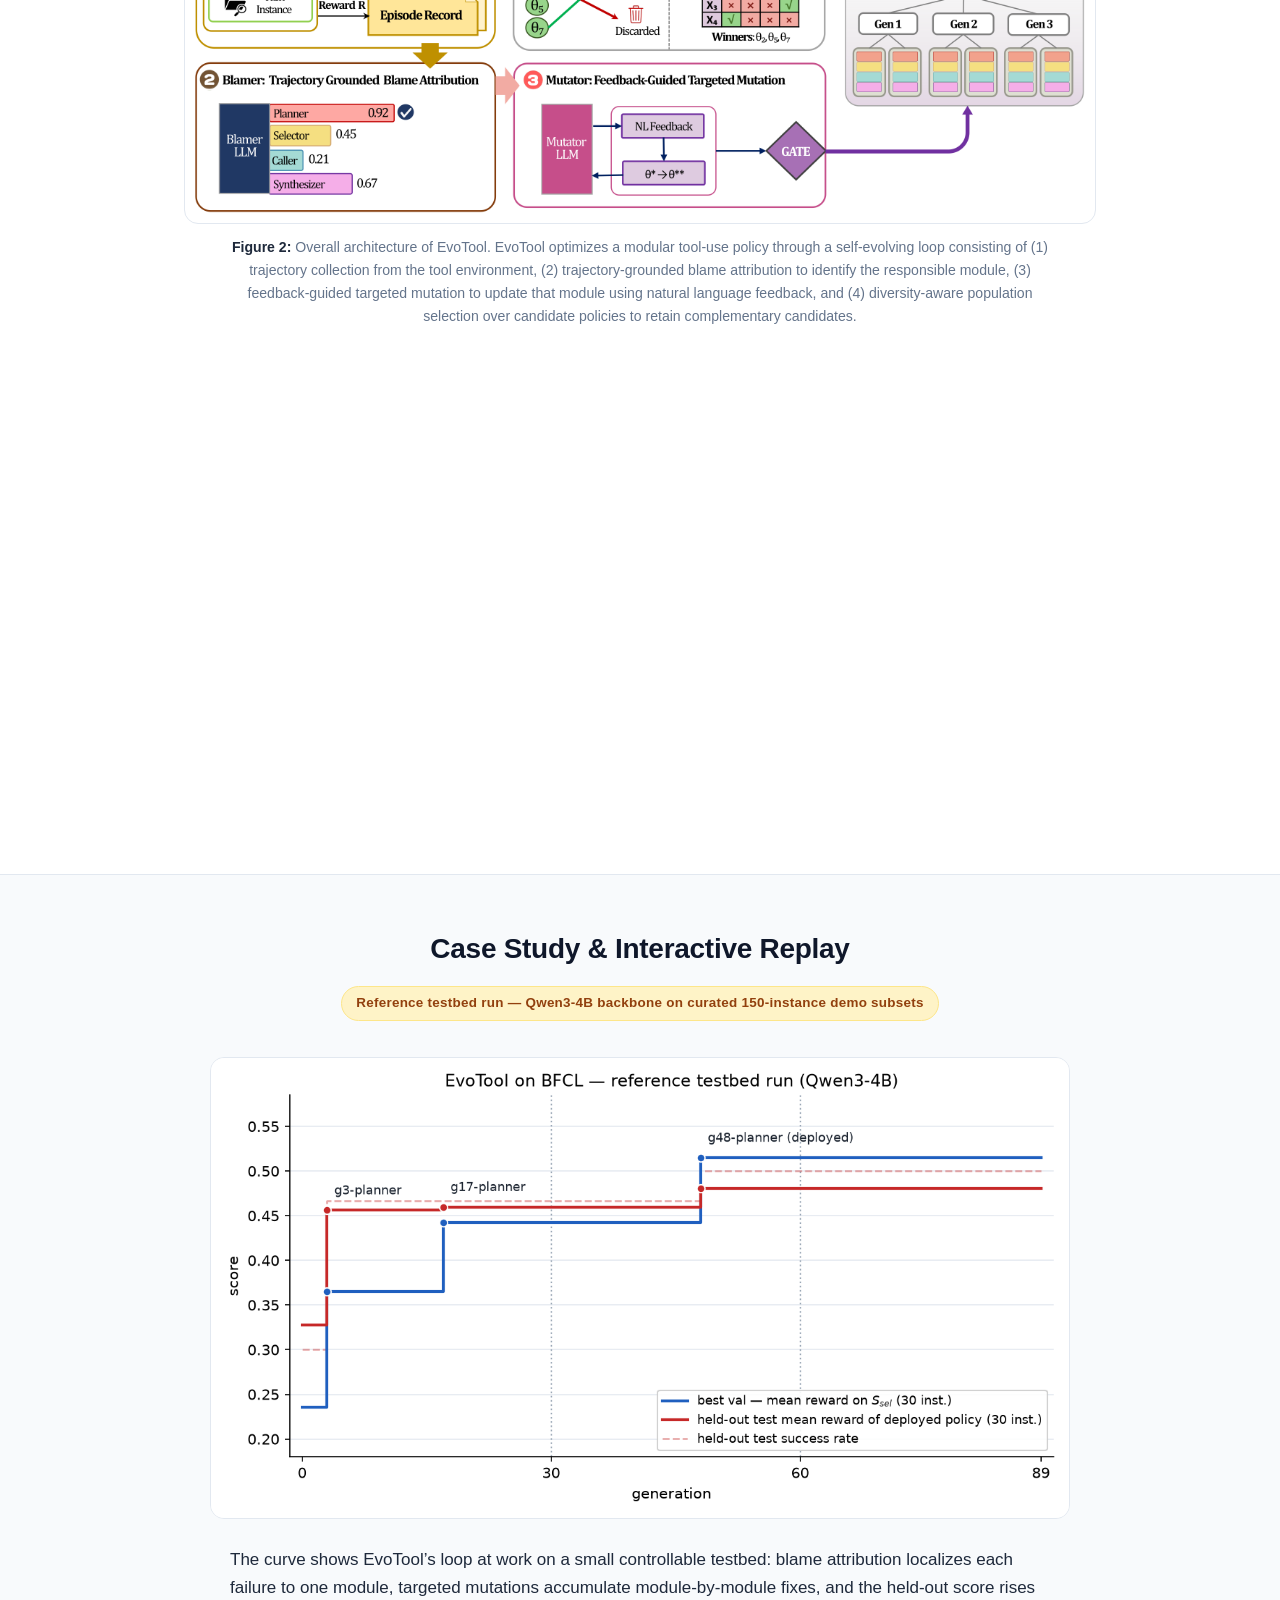
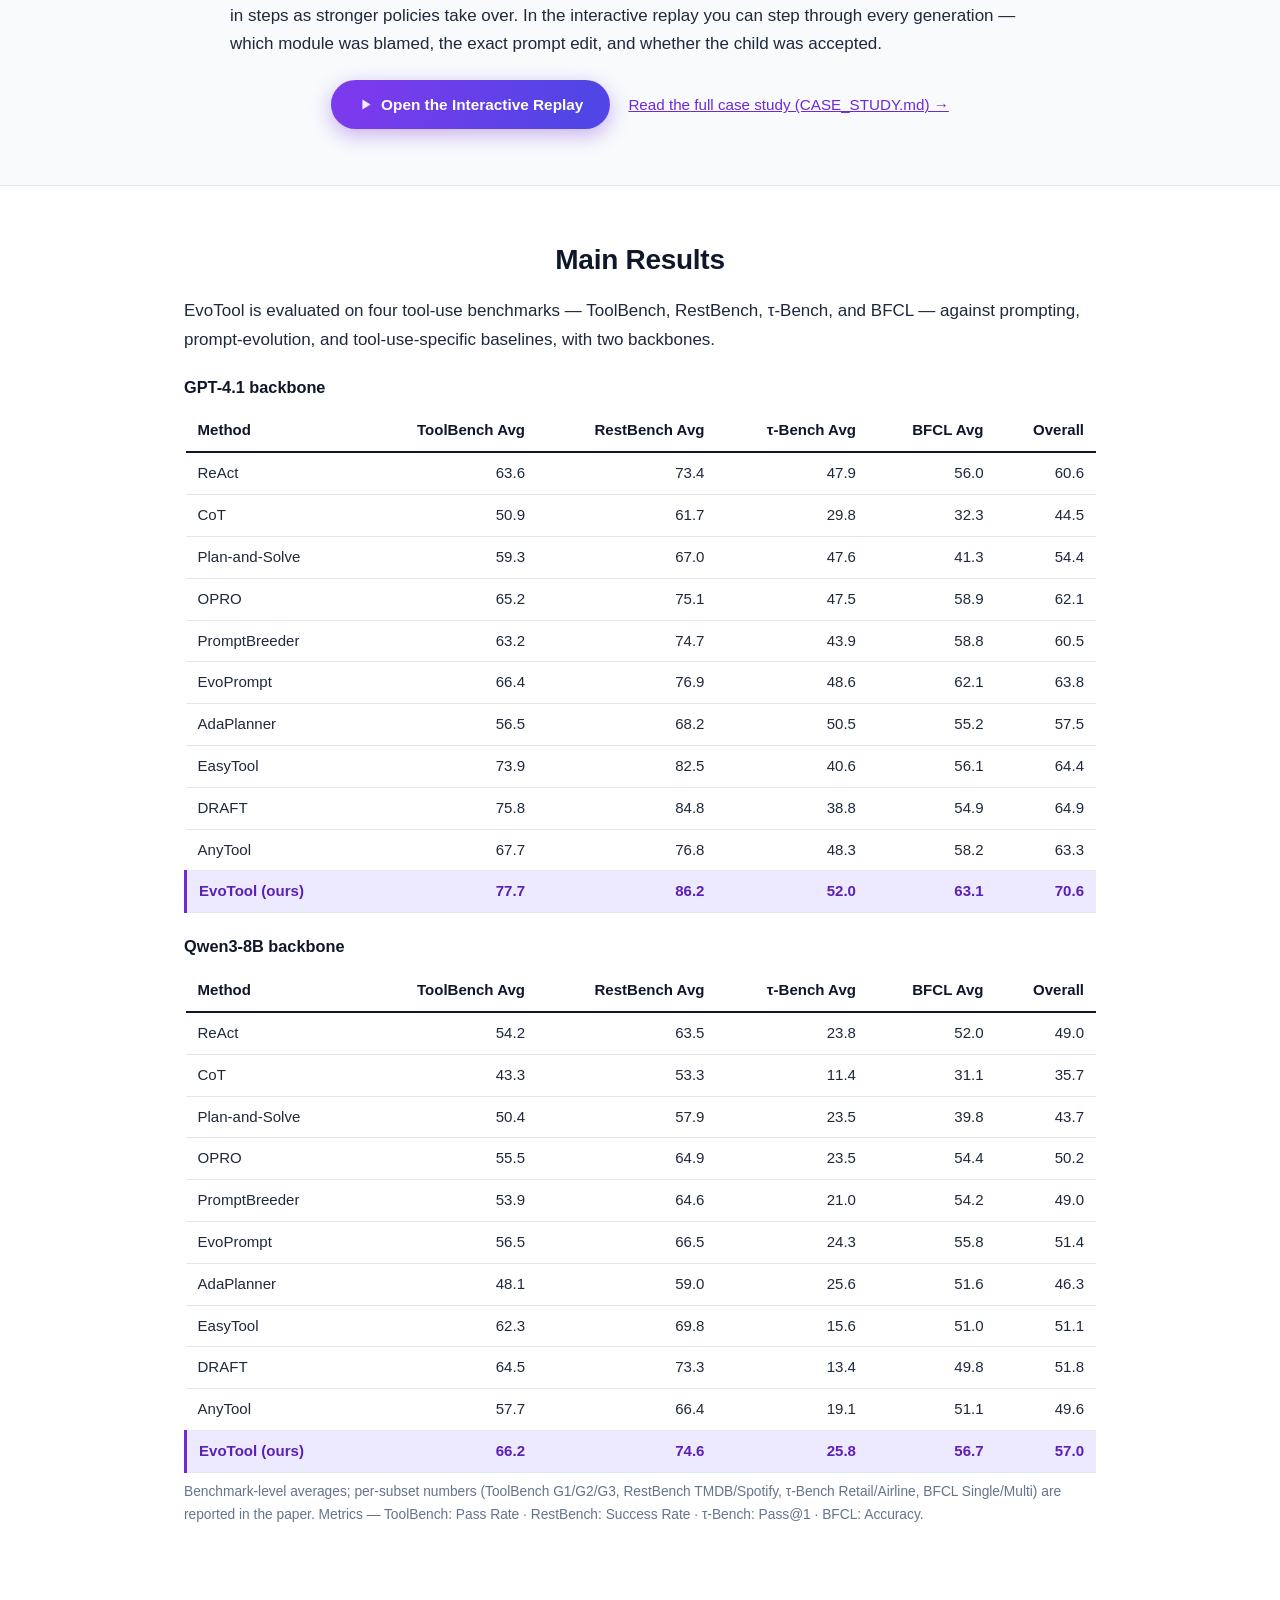
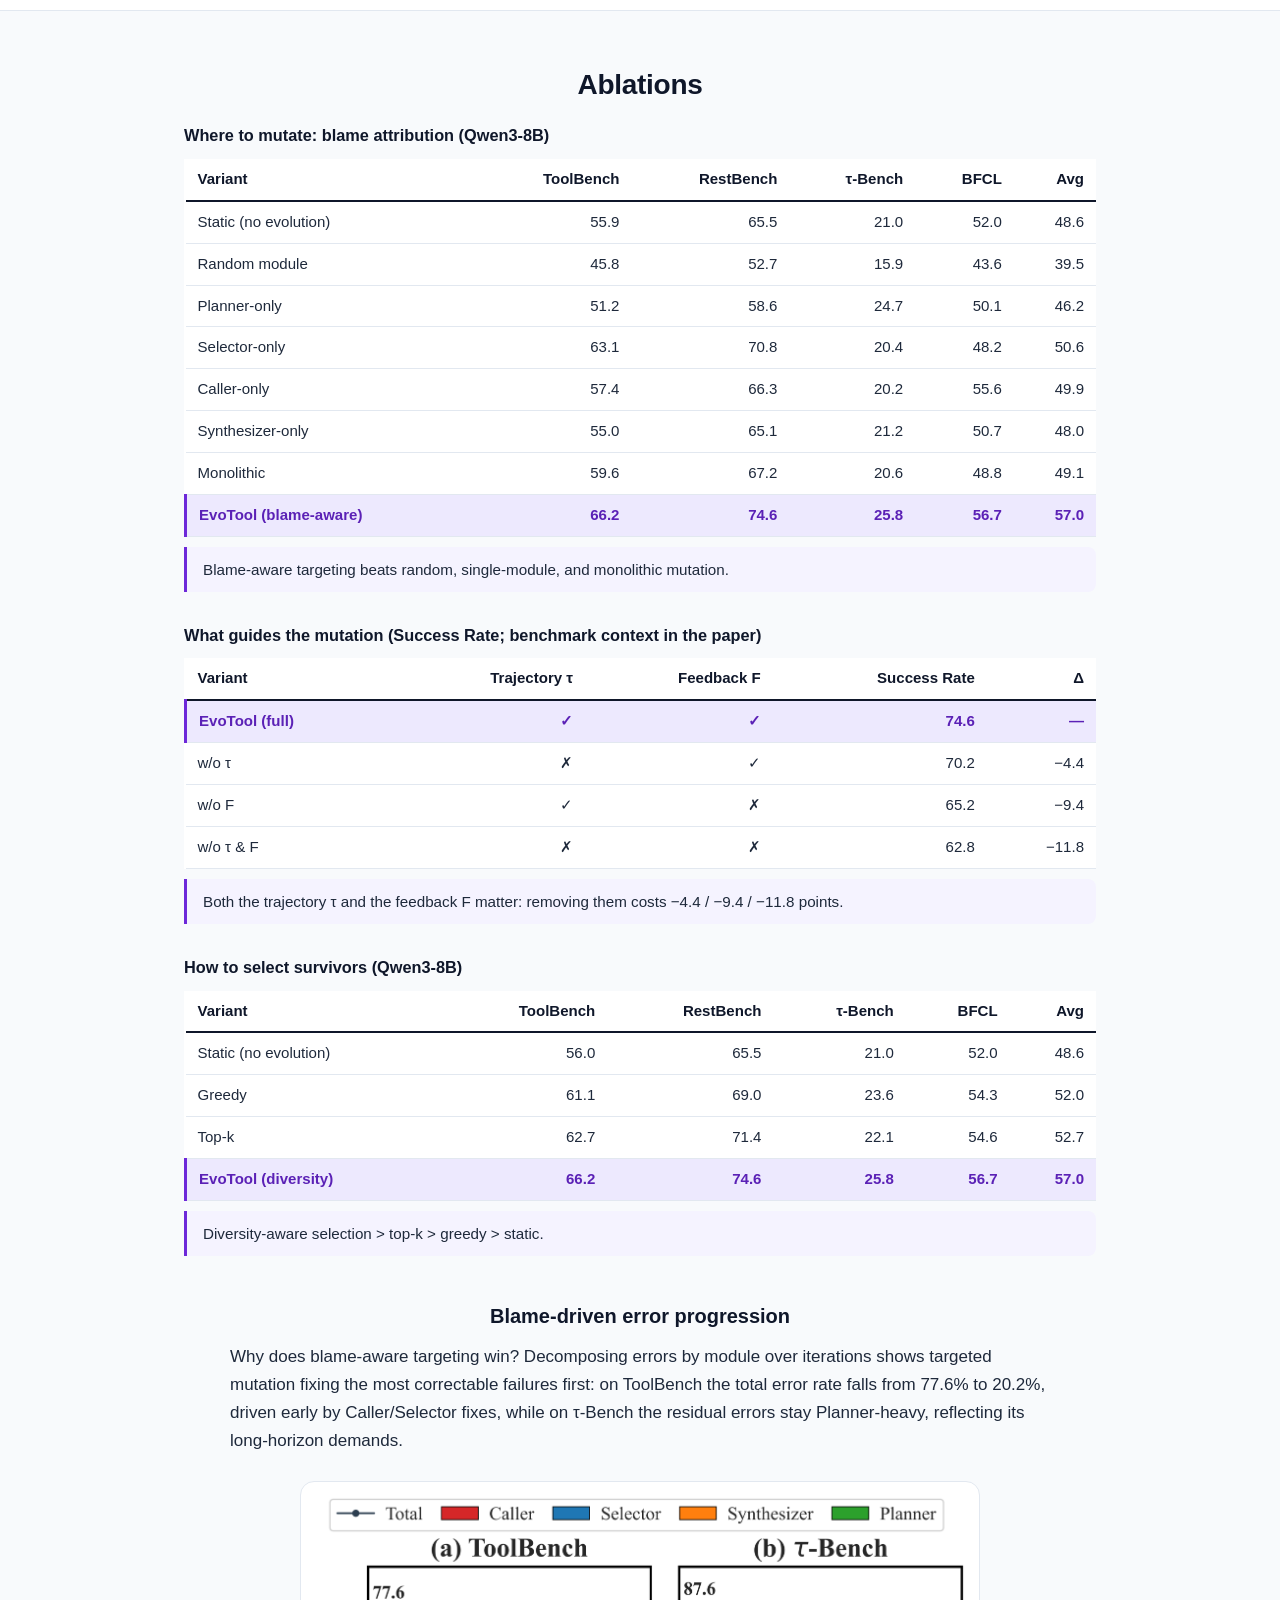
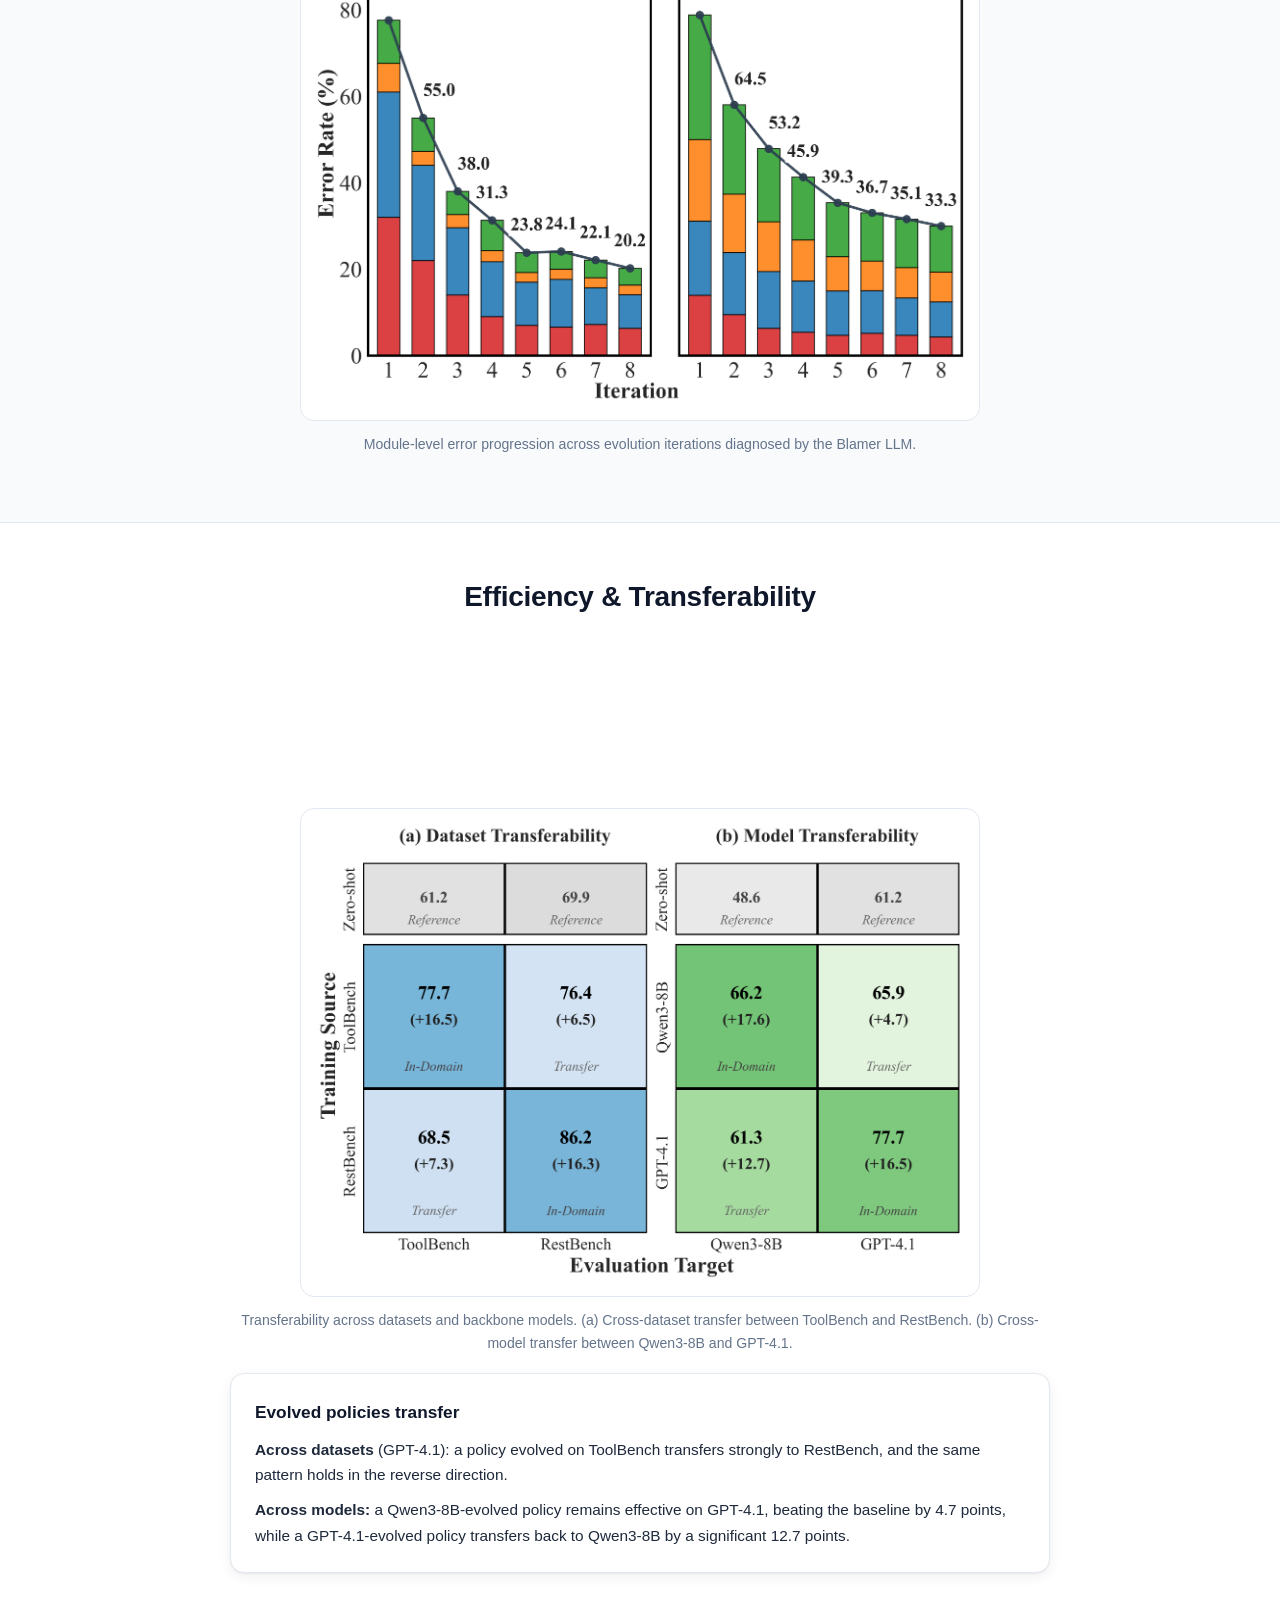
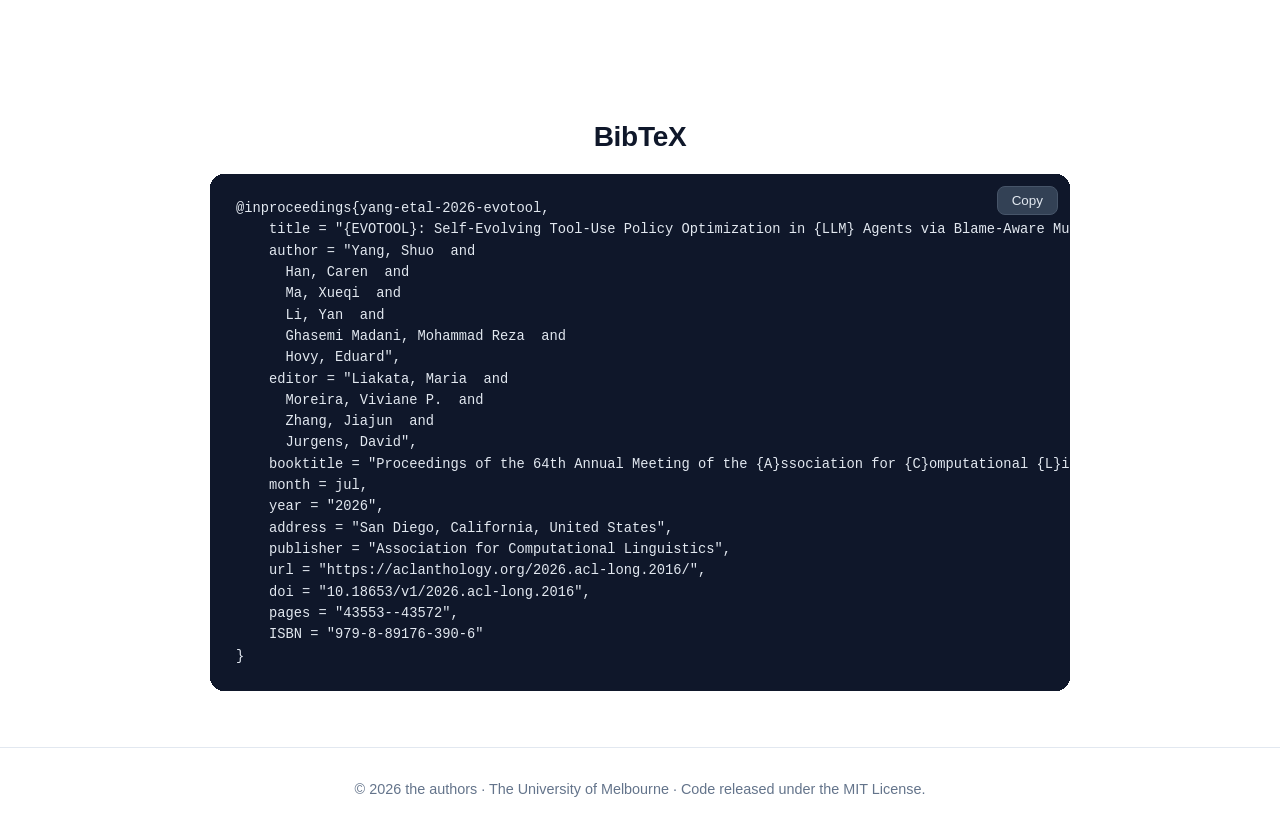
==== commit 1d42e33c: "Add evolutionary-search genealogy figure to README and project page Illustrative walkthrough of the " ====
--- a/docs/index.html
+++ b/docs/index.html
@@ -109,6 +109,16 @@
       <figcaption><span class="fig-tag">Figure 3:</span> Learning dynamics and efficiency comparison.
         (a) Learning curves across evolution iterations on four benchmarks. (b) Performance versus
         log token cost under GPT-4.1.</figcaption>
+    </figure>
+    <figure class="paper-figure reveal">
+      <img src="static/genealogy.png" alt="Illustrative genealogy tree of EvoTool's evolutionary search: from a seed population, coloured edges mark which module each accepted mutation edited; grey boxes are gate-rejected children, red dashed boxes are candidates discarded by diversity selection, green boxes survive in the final population, and the highlighted path ends at the gold returned policy.">
+      <figcaption><span class="fig-tag">Search process:</span> An illustrative genealogy of the evolutionary
+        search behind these curves (scores are illustrative, not from a specific run —
+        <a href="static/genealogy.pdf">PDF</a>). Each generation samples one parent (&propto; win frequency)
+        and mutates exactly one module (edge colour); the gate keeps a child only if it beats its parent
+        (grey = gate-rejected), and diversity-aware selection drops population members that win no held-out
+        instance (red). Green candidates survive in the final population; the highlighted lineage ends at
+        the returned policy (gold).</figcaption>
     </figure>
   </div>
 </section>
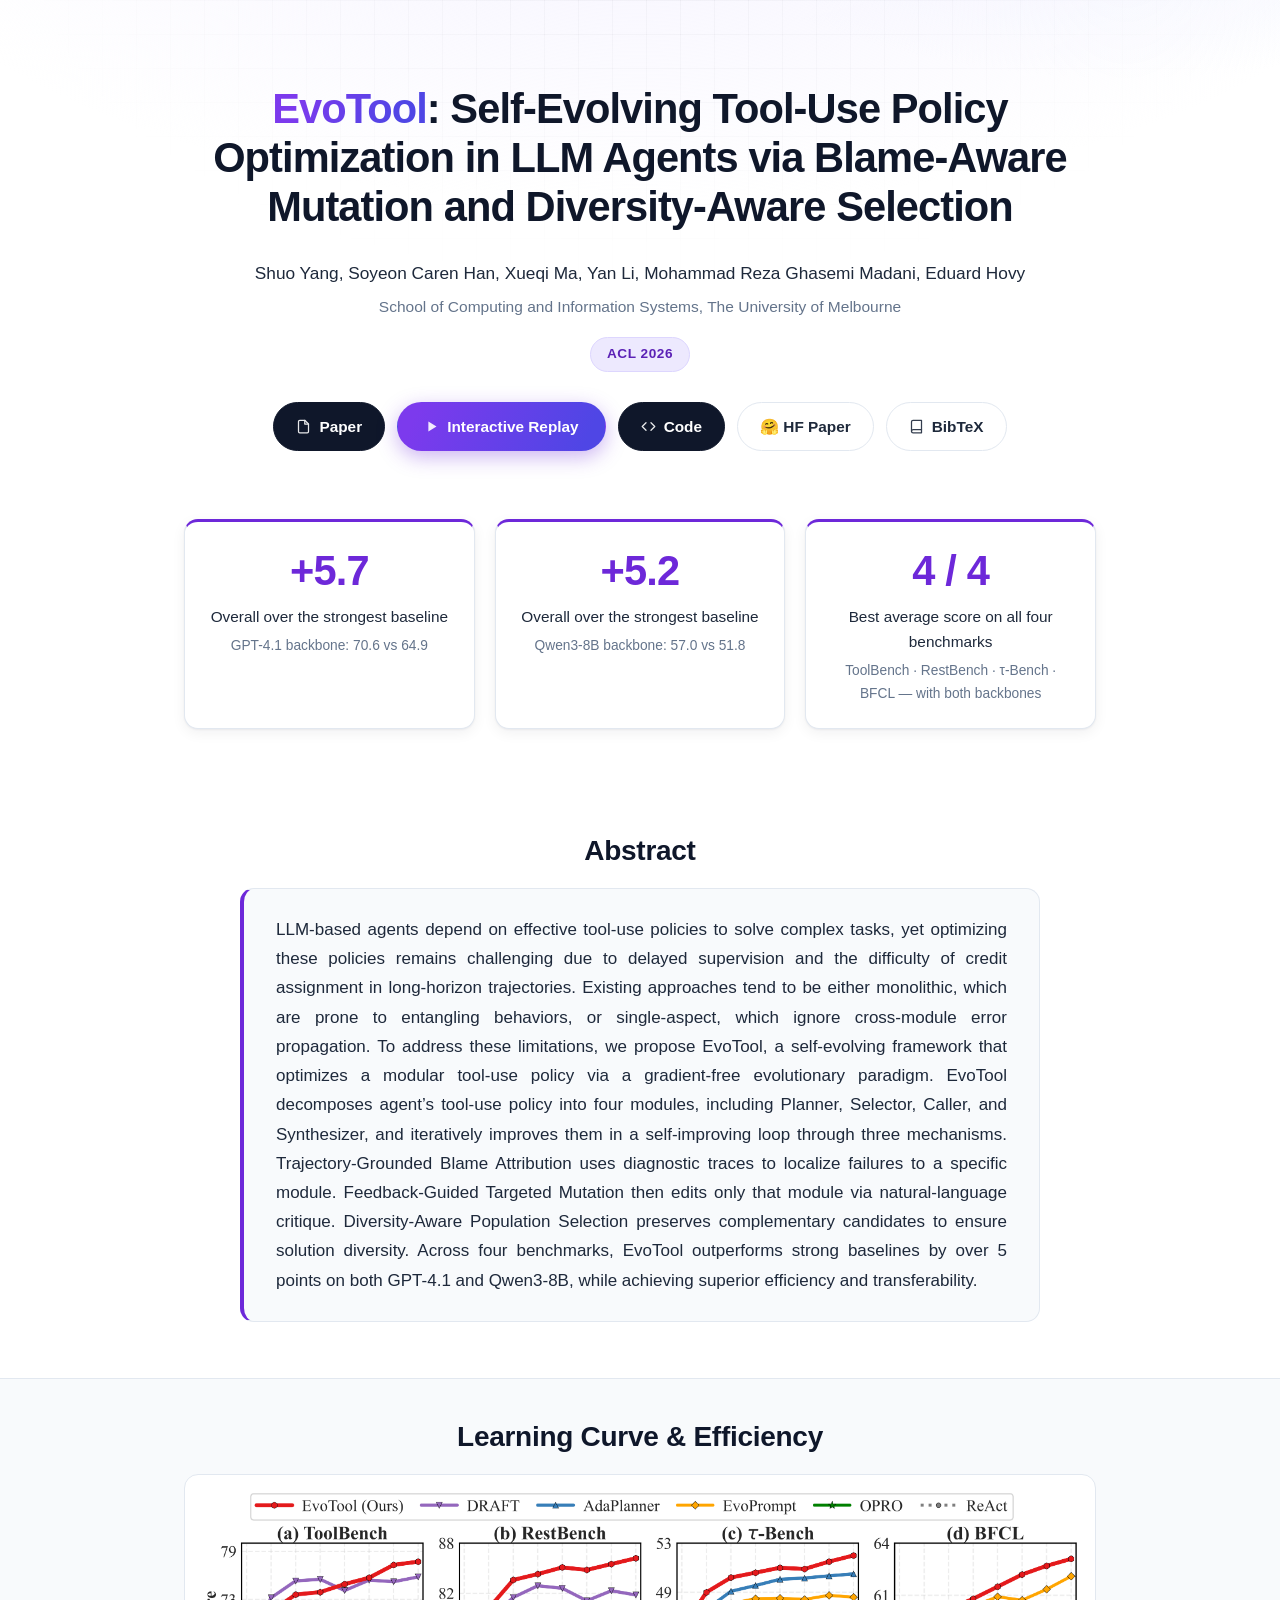
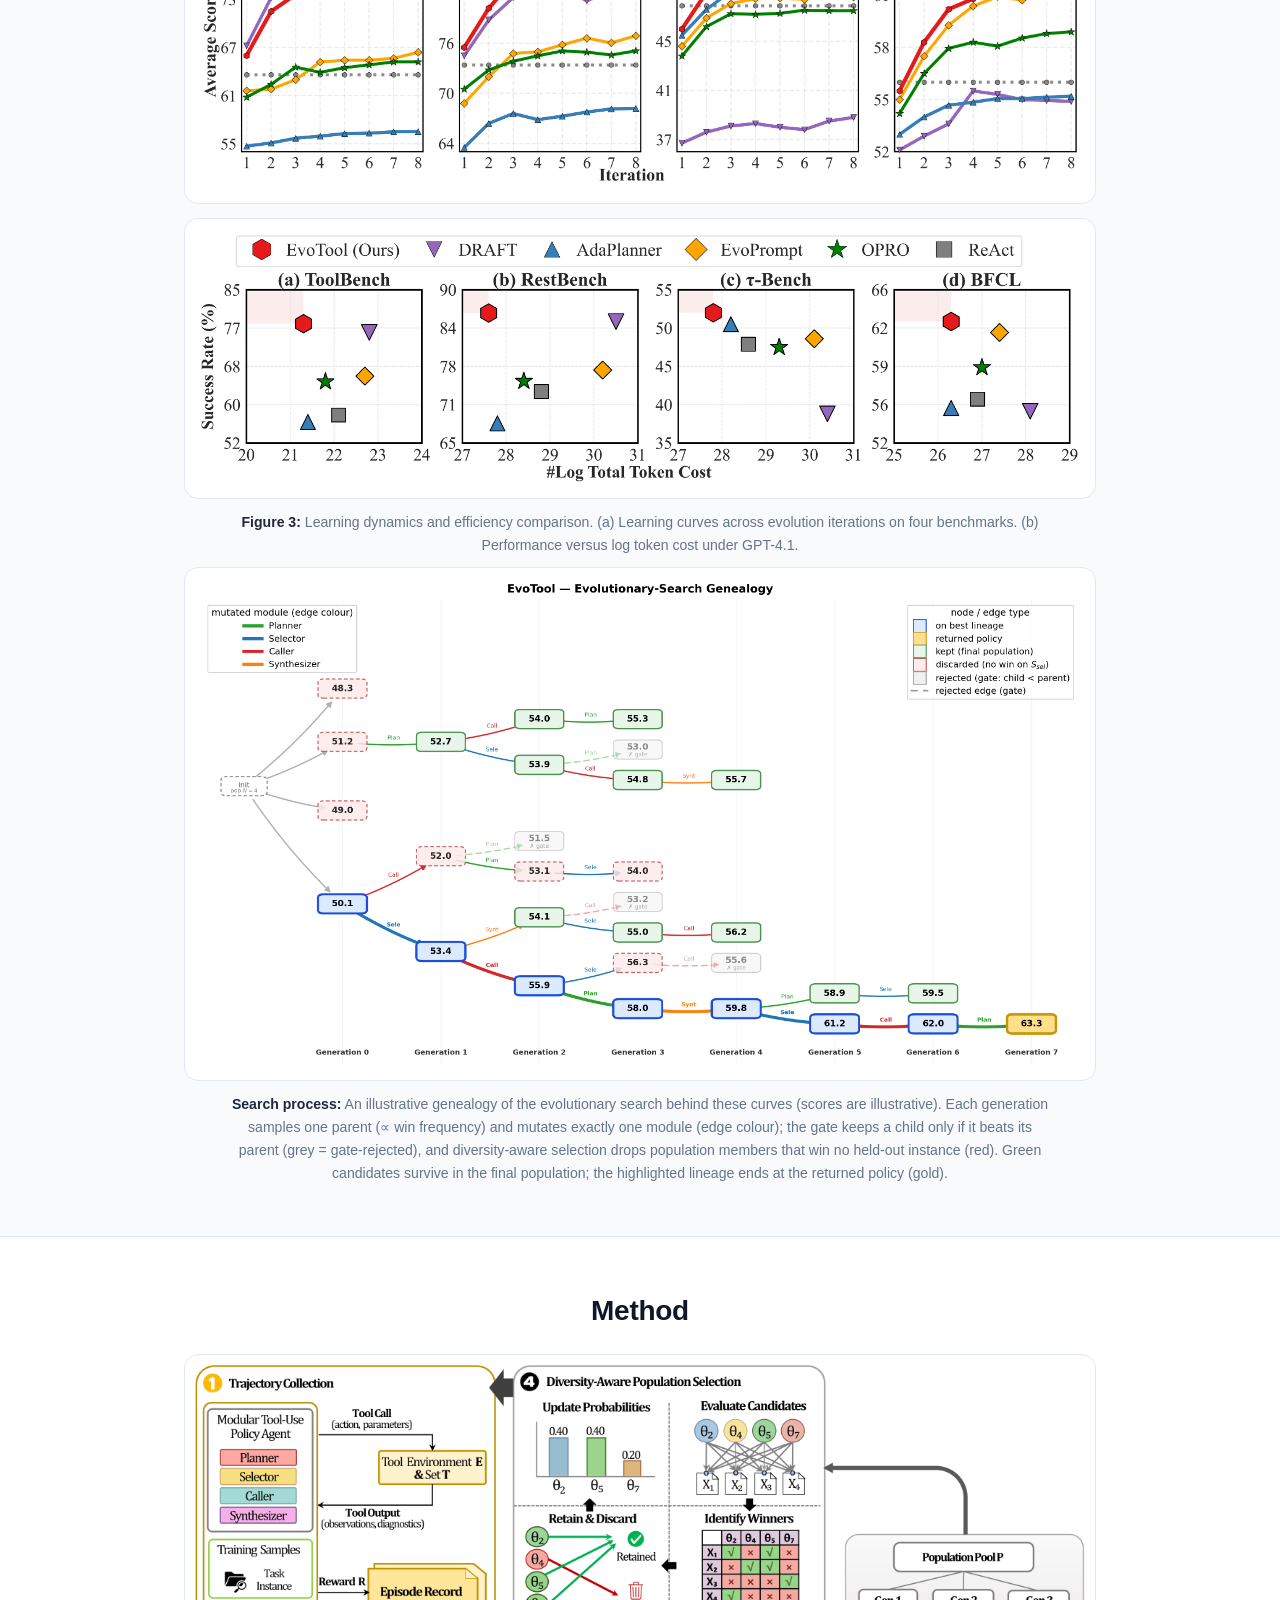
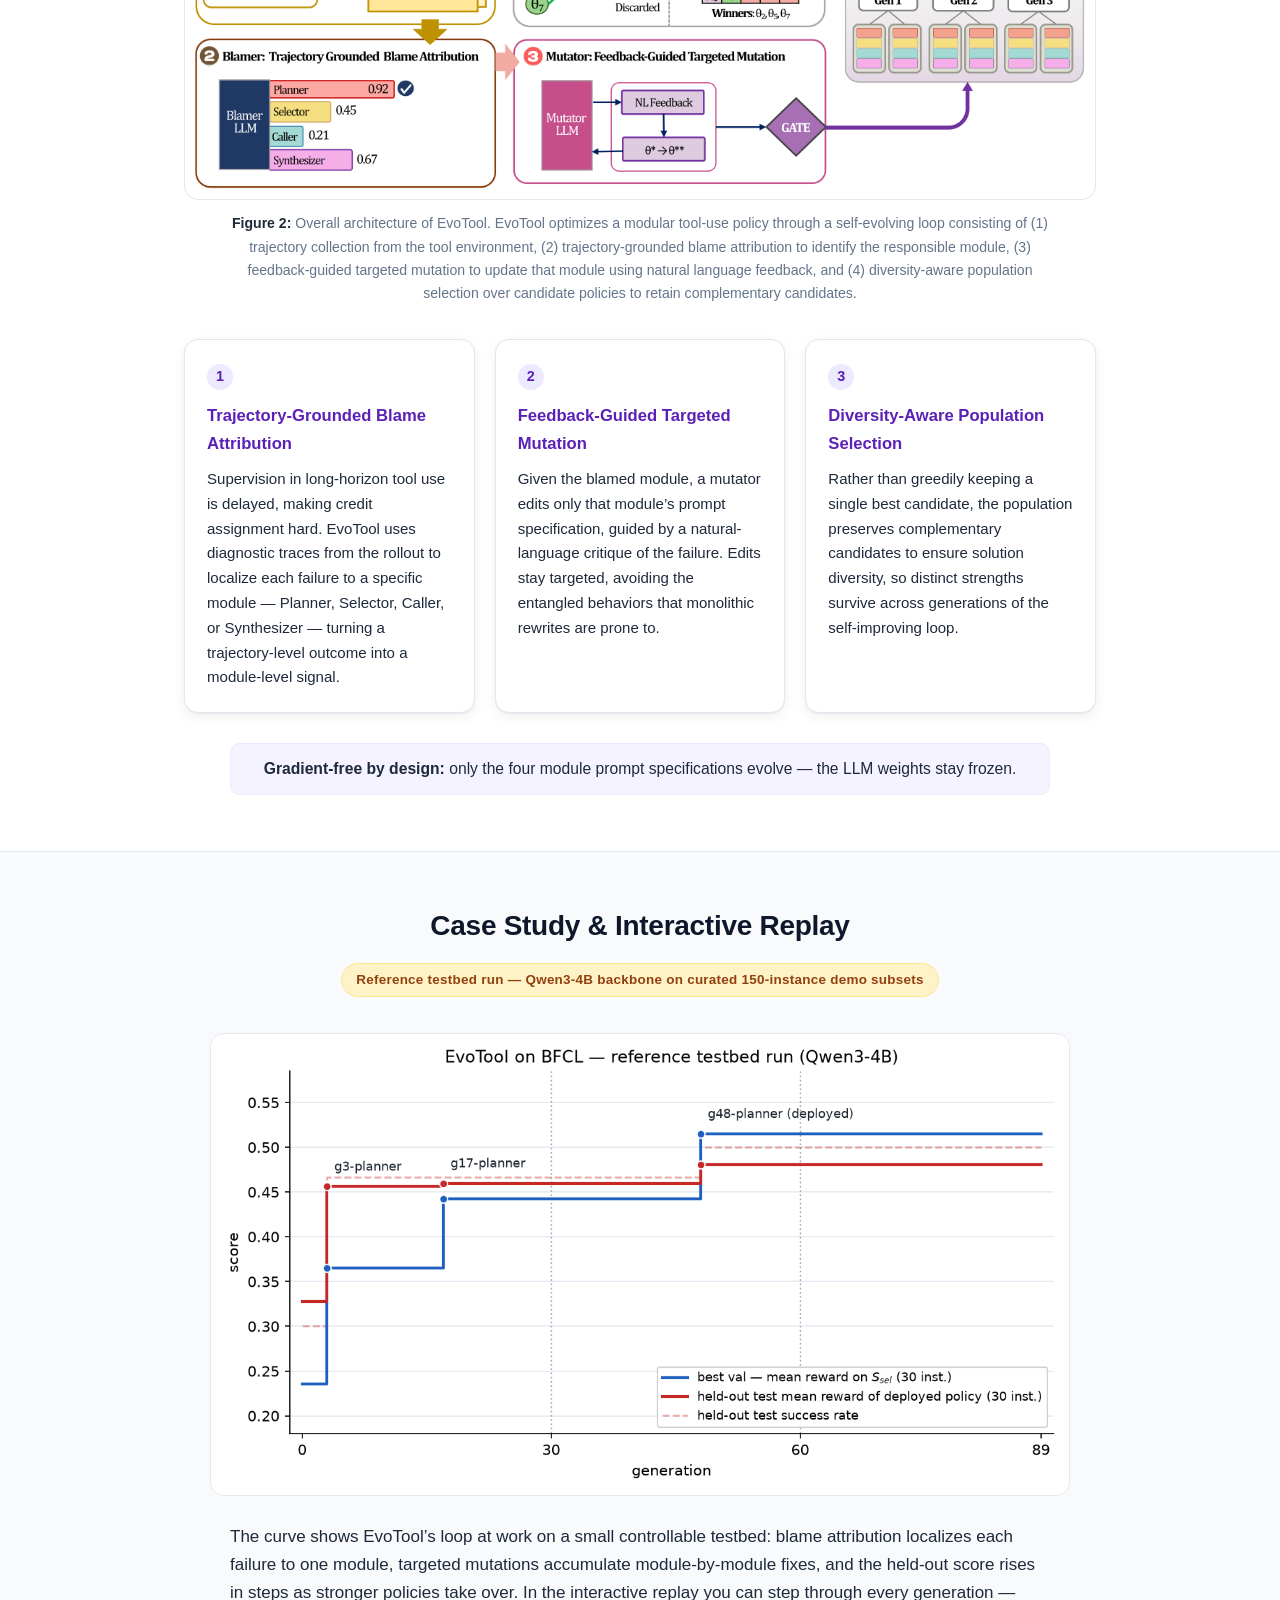
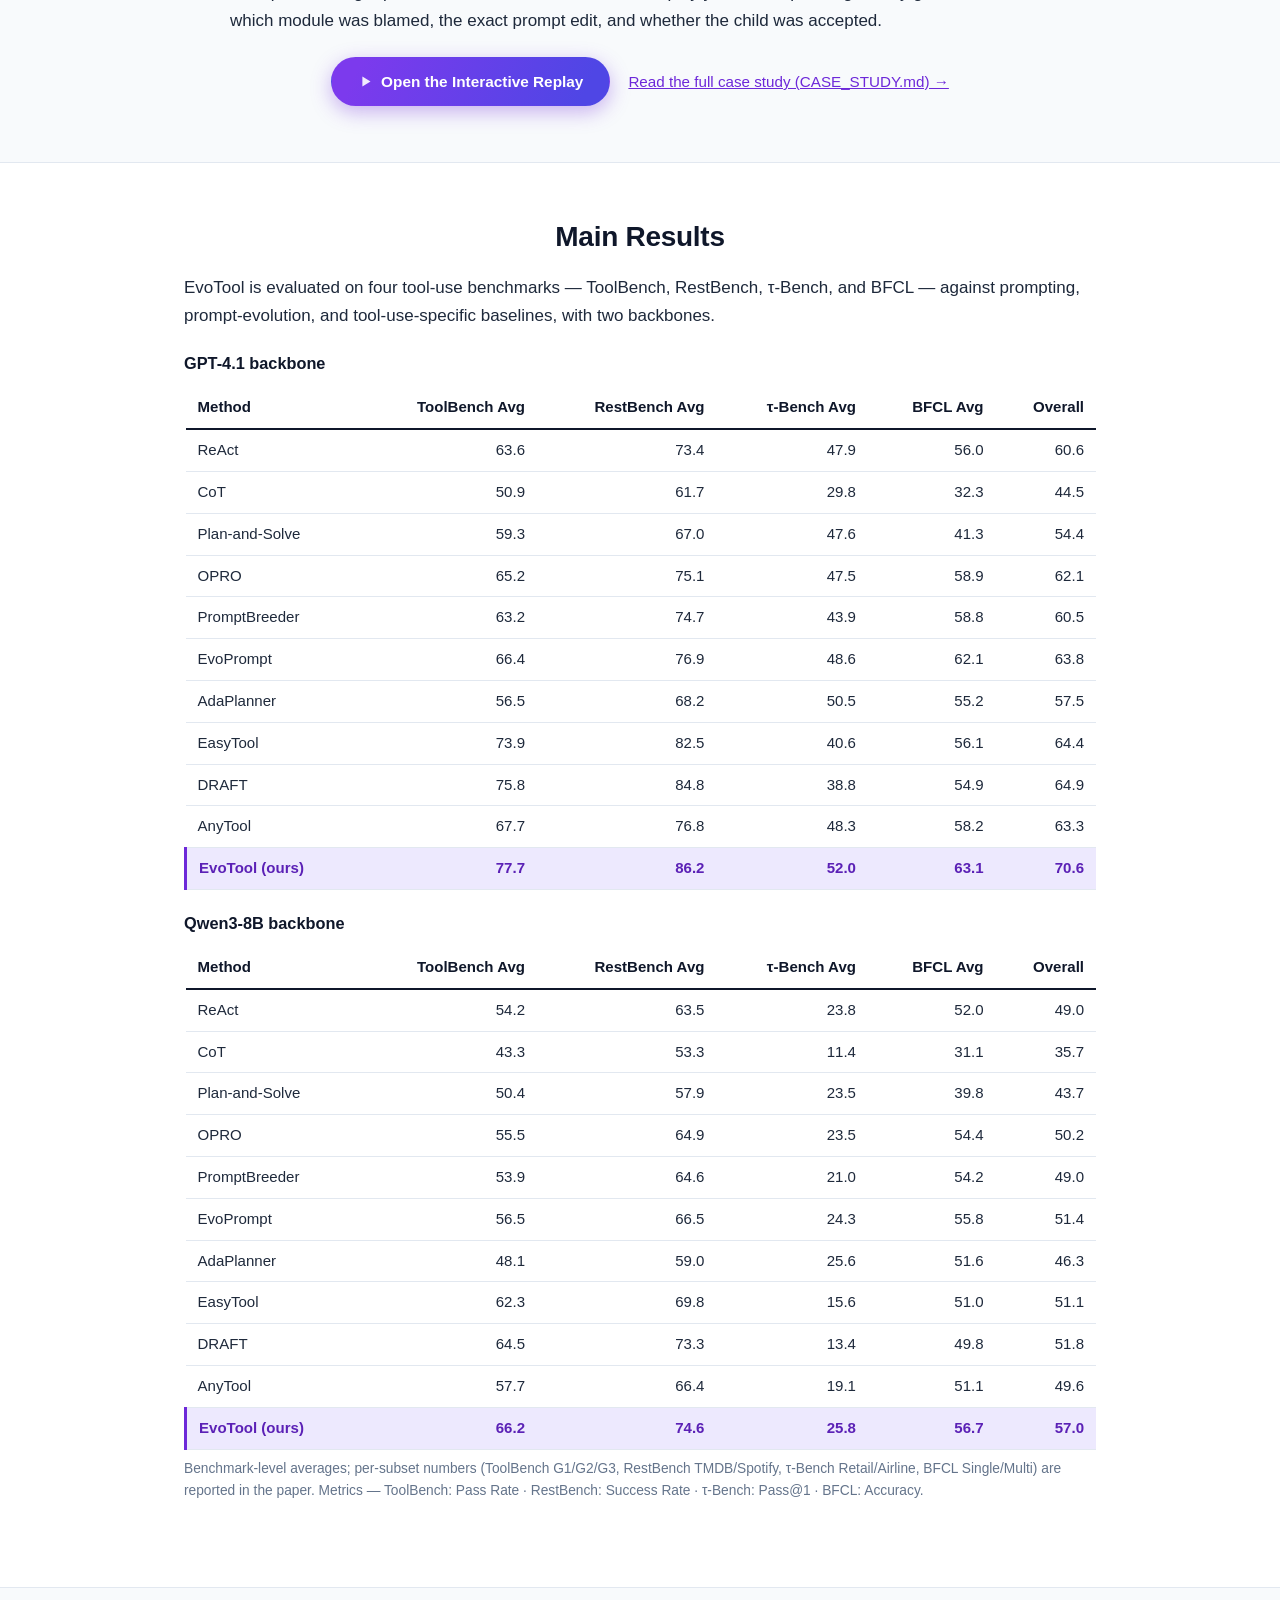
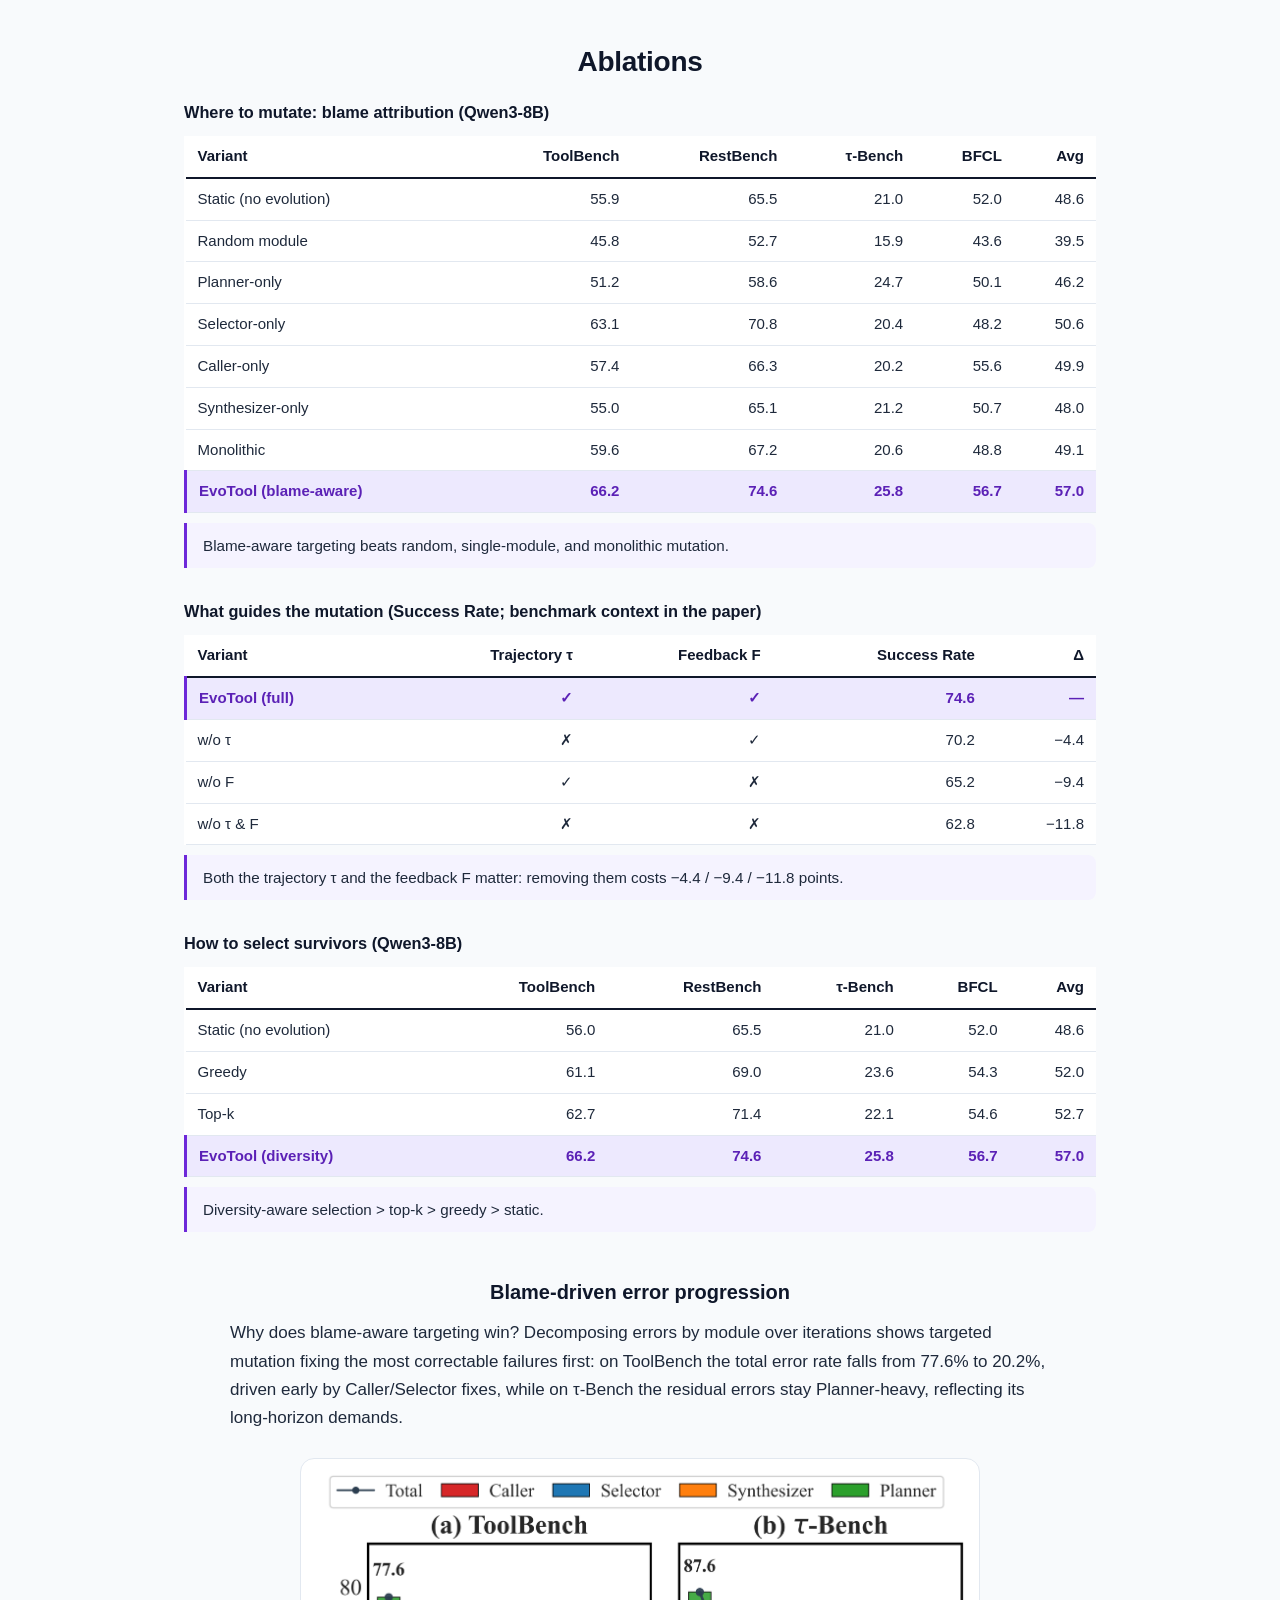
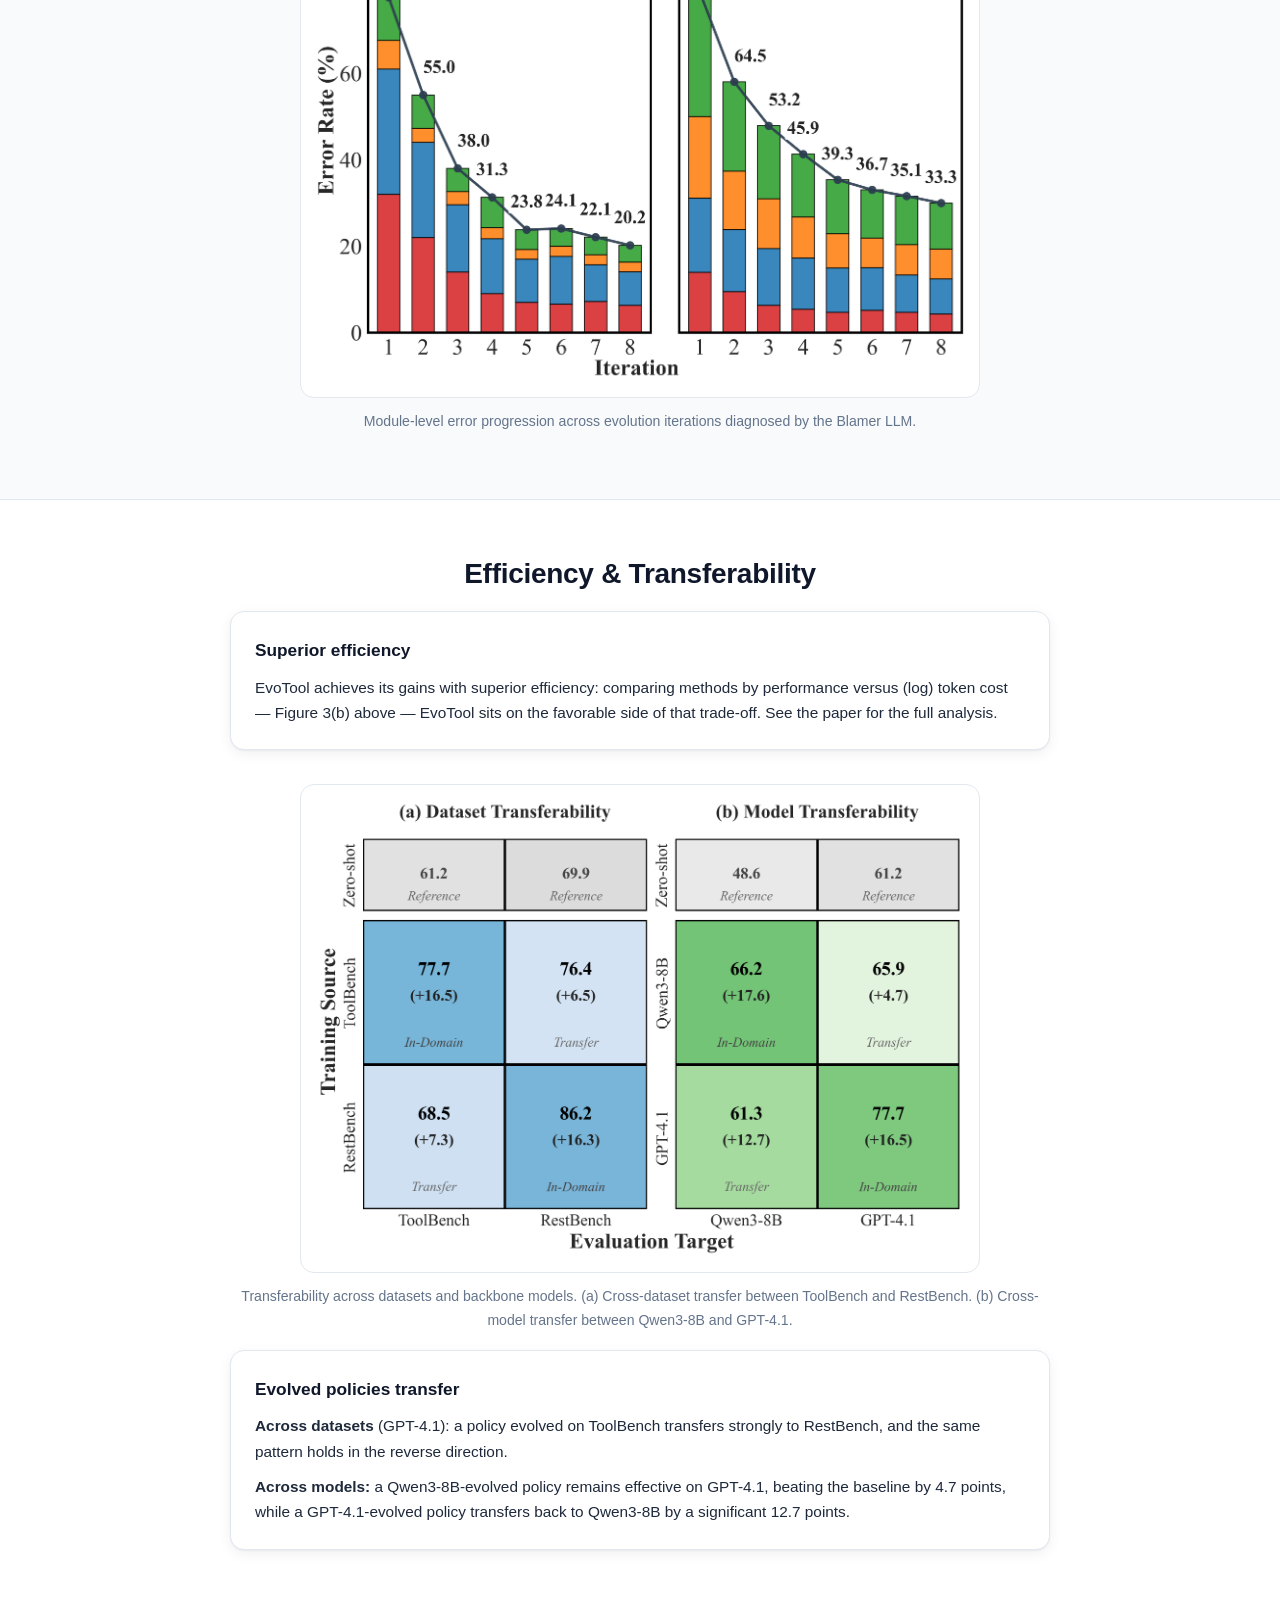
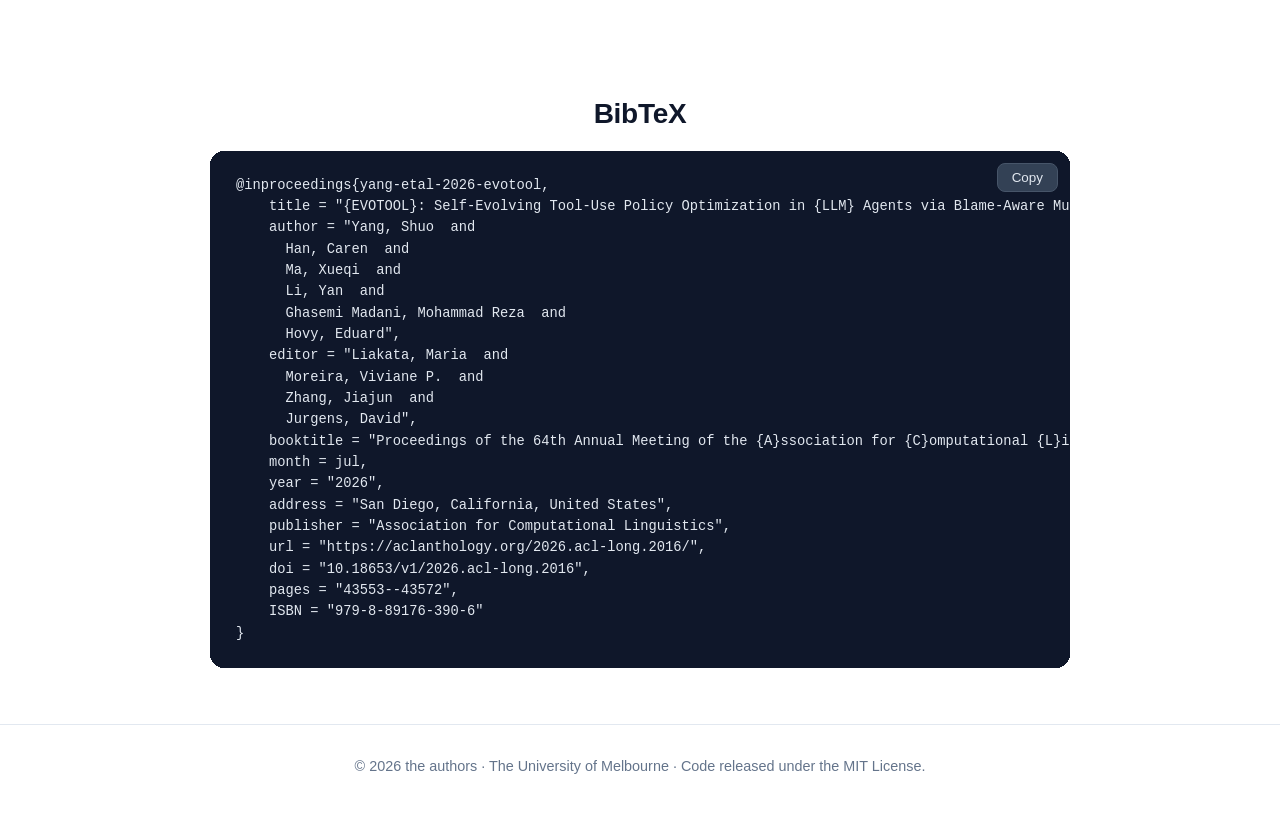
==== commit ae4855fc: "Tighten genealogy figure captions Co-Authored-By: Claude Fable 5 <noreply@anthropic.com> Claude-Sess" ====
--- a/docs/index.html
+++ b/docs/index.html
@@ -113,8 +113,7 @@
     <figure class="paper-figure reveal">
       <img src="static/genealogy.png" alt="Illustrative genealogy tree of EvoTool's evolutionary search: from a seed population, coloured edges mark which module each accepted mutation edited; grey boxes are gate-rejected children, red dashed boxes are candidates discarded by diversity selection, green boxes survive in the final population, and the highlighted path ends at the gold returned policy.">
       <figcaption><span class="fig-tag">Search process:</span> An illustrative genealogy of the evolutionary
-        search behind these curves (scores are illustrative, not from a specific run —
-        <a href="static/genealogy.pdf">PDF</a>). Each generation samples one parent (&propto; win frequency)
+        search behind these curves (scores are illustrative). Each generation samples one parent (&propto; win frequency)
         and mutates exactly one module (edge colour); the gate keeps a child only if it beats its parent
         (grey = gate-rejected), and diversity-aware selection drops population members that win no held-out
         instance (red). Green candidates survive in the final population; the highlighted lineage ends at
